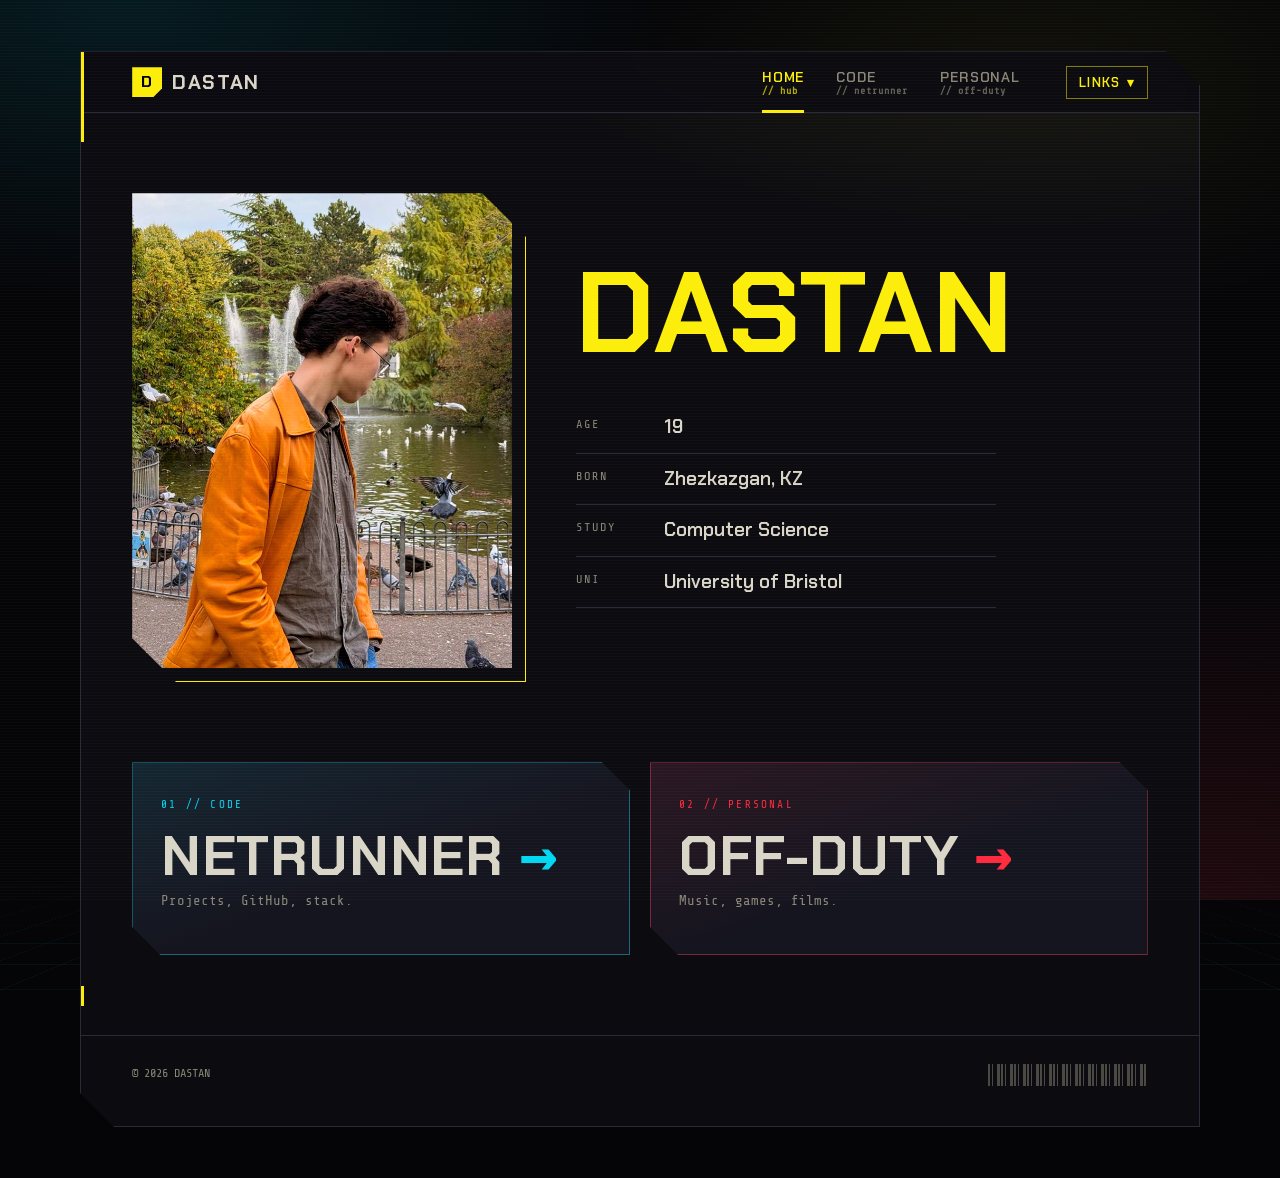
==== index.html @ 8ac7035d "Add cyberpunk personal site skeleton Hub page with photo and info, Code and Personal sections, heade" ====
<!doctype html>
<html lang="en">
<head>
  <meta charset="utf-8">
  <meta name="viewport" content="width=device-width, initial-scale=1">
  <title>Dastan // Home</title>
  <meta name="description" content="Dastan, 19, Computer Science at the University of Bristol.">
  <link rel="preconnect" href="https://fonts.googleapis.com">
  <link rel="preconnect" href="https://fonts.gstatic.com" crossorigin>
  <link href="https://fonts.googleapis.com/css2?family=Chakra+Petch:wght@500;600;700&family=Share+Tech+Mono&display=swap" rel="stylesheet">
  <link rel="stylesheet" href="css/style.css">
</head>
<body class="sec-hub">
<a class="skip" href="#main">Skip to content</a>

<div class="frame">
  <header class="topbar">
    <div class="wrap">
      <a class="logo" href="index.html"><b>D</b><span>DASTAN</span></a>
      <nav class="mainnav" aria-label="Main">
        <a href="index.html" aria-current="page">Home<small>// hub</small></a>
        <a class="to-dev" href="dev.html">Code<small>// netrunner</small></a>
        <a class="to-personal" href="personal.html">Personal<small>// off-duty</small></a>
      </nav>
      <div class="links-dd">
        <button class="links-toggle" aria-expanded="false" aria-controls="links-panel">Links <span class="chev" aria-hidden="true">▾</span></button>
        <div class="links-panel" id="links-panel" hidden>
          <a href="https://open.spotify.com/user/yjyekawpxngnrf7my6mf9lamn?si=15f257f64db1434c" target="_blank" rel="noopener" aria-label="Spotify" title="Spotify" style="--brand:#1DB954"><svg viewBox="0 0 24 24" aria-hidden="true"><path d="M12 0C5.4 0 0 5.4 0 12s5.4 12 12 12 12-5.4 12-12S18.66 0 12 0zm5.521 17.34c-.24.359-.66.48-1.021.24-2.82-1.74-6.36-2.101-10.561-1.141-.418.122-.779-.179-.899-.539-.12-.421.18-.78.54-.9 4.56-1.021 8.52-.6 11.64 1.32.42.18.479.659.301 1.02zm1.44-3.3c-.301.42-.841.6-1.262.3-3.239-1.98-8.159-2.58-11.939-1.38-.479.12-1.02-.12-1.14-.6-.12-.48.12-1.021.6-1.141C9.6 9.9 15 10.561 18.72 12.84c.361.181.54.78.241 1.2zm.12-3.36C15.24 8.4 8.82 8.16 5.16 9.301c-.6.179-1.2-.181-1.38-.721-.18-.601.18-1.2.72-1.381 4.26-1.26 11.28-1.02 15.721 1.621.539.3.719 1.02.419 1.56-.299.421-1.02.599-1.559.3z"/></svg></a>
          <a href="https://github.com/Dastanq44" target="_blank" rel="noopener" aria-label="GitHub" title="GitHub" style="--brand:#ffffff"><svg viewBox="0 0 24 24" aria-hidden="true"><path d="M12 .297c-6.63 0-12 5.373-12 12 0 5.303 3.438 9.8 8.205 11.385.6.113.82-.258.82-.577 0-.285-.01-1.04-.015-2.04-3.338.724-4.042-1.61-4.042-1.61C4.422 18.07 3.633 17.7 3.633 17.7c-1.087-.744.084-.729.084-.729 1.205.084 1.838 1.236 1.838 1.236 1.07 1.835 2.809 1.305 3.495.998.108-.776.417-1.305.76-1.605-2.665-.3-5.466-1.332-5.466-5.93 0-1.31.465-2.38 1.235-3.22-.135-.303-.54-1.523.105-3.176 0 0 1.005-.322 3.3 1.23.96-.267 1.98-.399 3-.405 1.02.006 2.04.138 3 .405 2.28-1.552 3.285-1.23 3.285-1.23.645 1.653.24 2.873.12 3.176.765.84 1.23 1.91 1.23 3.22 0 4.61-2.805 5.625-5.475 5.92.42.36.81 1.096.81 2.22 0 1.606-.015 2.896-.015 3.286 0 .315.21.69.825.57C20.565 22.092 24 17.592 24 12.297c0-6.627-5.373-12-12-12"/></svg></a>
          <a href="https://www.instagram.com/dastanq44" target="_blank" rel="noopener" aria-label="Instagram" title="Instagram" style="--brand:#E4405F"><svg viewBox="0 0 24 24" aria-hidden="true"><path d="M12 0C8.74 0 8.333.015 7.053.072 5.775.132 4.905.333 4.14.63c-.789.306-1.459.717-2.126 1.384S.935 3.35.63 4.14C.333 4.905.131 5.775.072 7.053.012 8.333 0 8.74 0 12s.015 3.667.072 4.947c.06 1.277.261 2.148.558 2.913.306.788.717 1.459 1.384 2.126.667.666 1.336 1.079 2.126 1.384.766.296 1.636.499 2.913.558C8.333 23.988 8.74 24 12 24s3.667-.015 4.947-.072c1.277-.06 2.148-.262 2.913-.558.788-.306 1.459-.718 2.126-1.384.666-.667 1.079-1.335 1.384-2.126.296-.765.499-1.636.558-2.913.06-1.28.072-1.687.072-4.947s-.015-3.667-.072-4.947c-.06-1.277-.262-2.149-.558-2.913-.306-.789-.718-1.459-1.384-2.126C21.319 1.347 20.651.935 19.86.63c-.765-.297-1.636-.499-2.913-.558C15.667.012 15.26 0 12 0zm0 2.16c3.203 0 3.585.016 4.85.071 1.17.055 1.805.249 2.227.415.562.217.96.477 1.382.896.419.42.679.819.896 1.381.164.422.36 1.057.413 2.227.057 1.266.07 1.646.07 4.85s-.015 3.585-.074 4.85c-.061 1.17-.256 1.805-.421 2.227-.224.562-.479.96-.899 1.382-.419.419-.824.679-1.38.896-.42.164-1.065.36-2.235.413-1.274.057-1.649.07-4.859.07-3.211 0-3.586-.015-4.859-.074-1.171-.061-1.816-.256-2.236-.421-.569-.224-.96-.479-1.379-.899-.421-.419-.69-.824-.9-1.38-.165-.42-.359-1.065-.42-2.235-.045-1.26-.061-1.649-.061-4.844 0-3.196.016-3.586.061-4.861.061-1.17.255-1.814.42-2.234.21-.57.479-.96.9-1.381.419-.419.81-.689 1.379-.898.42-.166 1.051-.361 2.221-.421 1.275-.045 1.65-.06 4.859-.06l.045.03zm0 3.678c-3.405 0-6.162 2.76-6.162 6.162 0 3.405 2.76 6.162 6.162 6.162 3.405 0 6.162-2.76 6.162-6.162 0-3.405-2.76-6.162-6.162-6.162zM12 16c-2.21 0-4-1.79-4-4s1.79-4 4-4 4 1.79 4 4-1.79 4-4 4zm7.846-10.405c0 .795-.646 1.44-1.44 1.44-.795 0-1.44-.646-1.44-1.44 0-.794.646-1.439 1.44-1.439.793-.001 1.44.645 1.44 1.439z"/></svg></a>
          <a href="https://www.linkedin.com/in/dastan-uldanov-916620246" target="_blank" rel="noopener" aria-label="LinkedIn" title="LinkedIn" style="--brand:#0A66C2"><svg viewBox="0 0 24 24" aria-hidden="true"><path d="M20.447 20.452h-3.554v-5.569c0-1.328-.027-3.037-1.852-3.037-1.853 0-2.136 1.445-2.136 2.939v5.667H9.351V9h3.414v1.561h.046c.477-.9 1.637-1.85 3.37-1.85 3.601 0 4.267 2.37 4.267 5.455v6.286zM5.337 7.433c-1.144 0-2.063-.926-2.063-2.065 0-1.138.92-2.063 2.063-2.063 1.14 0 2.064.925 2.064 2.063 0 1.139-.925 2.065-2.064 2.065zm1.782 13.019H3.555V9h3.564v11.452zM22.225 0H1.771C.792 0 0 .774 0 1.729v20.542C0 23.227.792 24 1.771 24h20.451C23.2 24 24 23.227 24 22.271V1.729C24 .774 23.2 0 22.222 0h.003z"/></svg></a>
        </div>
      </div>
    </div>
  </header>

  <main id="main">
    <section class="profile wrap" aria-label="About me">
      <figure class="photo">
        <img src="assets/img/dastan.jpg" alt="Dastan in an orange leather jacket by a lake" width="720" height="900">
      </figure>
      <div class="info">
        <h1 class="glitch" data-text="Dastan">Dastan</h1>
        <dl>
          <div><dt>Age</dt><dd>19</dd></div>
          <div><dt>Born</dt><dd>Zhezkazgan, KZ</dd></div>
          <div><dt>Study</dt><dd>Computer Science</dd></div>
          <div><dt>Uni</dt><dd>University of Bristol</dd></div>
        </dl>
      </div>
    </section>

    <section class="wrap" aria-label="Choose a section">
      <div class="doors">
        <a class="door dev" href="dev.html">
          <span class="label">01 // CODE</span>
          <h2>Netrunner <span class="arrow">→</span></h2>
          <p class="who">Projects, GitHub, stack.</p>
        </a>
        <a class="door personal" href="personal.html">
          <span class="label">02 // PERSONAL</span>
          <h2>Off-duty <span class="arrow">→</span></h2>
          <p class="who">Music, games, films.</p>
        </a>
      </div>
    </section>
  </main>

  <footer>
    <div class="wrap">
      <span>© <span class="year">2026</span> DASTAN</span>
      <span class="barcode" aria-hidden="true"></span>
    </div>
  </footer>
</div>

<script src="js/main.js"></script>
</body>
</html>
---- css/style.css ----
/* ==========================================================
   DASTAN // personal site
   Palette and shapes loosely after Night City UI: hard yellow,
   cold cyan, warning red, clipped corners, thin rules.
   ========================================================== */

:root {
  --bg: #0b0b10;
  --bg-2: #12121a;
  --panel: #15151f;
  --line: #2a2a38;
  --text: #d9d6c8;
  --muted: #8a8778;
  --yellow: #fcee0a;
  --cyan: #02d7f2;
  --red: #ff2a3d;
  --accent: var(--yellow);          /* overridden per section */

  --f-display: "Chakra Petch", "Arial Narrow", sans-serif;
  --f-mono: "Share Tech Mono", ui-monospace, monospace;

  --cut: 14px;                       /* clipped-corner size */
  --gutter: clamp(16px, 4vw, 52px);
  --max: 1120px;
}

body.sec-dev { --accent: var(--cyan); }
body.sec-personal { --accent: var(--red); }

* { box-sizing: border-box; }
html { scroll-behavior: smooth; }
@media (prefers-reduced-motion: reduce) {
  html { scroll-behavior: auto; }
  *, *::before, *::after { animation: none !important; transition: none !important; }
}

body {
  margin: 0;
  color: var(--text);
  font: 16px/1.6 var(--f-mono);
  min-height: 100vh;
  overflow-x: hidden;
  /* the "outside": city haze + perspective floor grid, no content lives here */
  background:
    radial-gradient(900px 500px at 10% 0%, rgba(2,215,242,.10), transparent 60%),
    radial-gradient(900px 600px at 95% 100%, rgba(255,42,61,.10), transparent 60%),
    radial-gradient(700px 400px at 80% 10%, rgba(252,238,10,.05), transparent 60%),
    #050508;
  background-attachment: fixed;
  padding: clamp(0px, 4vw, 56px) clamp(0px, 3vw, 40px);
}
body::before {
  content: ""; position: fixed; left: -50%; right: -50%; bottom: -10%; height: 55vh; z-index: -1;
  background:
    repeating-linear-gradient(90deg, rgba(2,215,242,.10) 0 1px, transparent 1px 80px),
    repeating-linear-gradient(0deg, rgba(2,215,242,.10) 0 1px, transparent 1px 60px);
  transform: perspective(500px) rotateX(62deg);
  transform-origin: bottom;
  mask-image: linear-gradient(transparent, #000 70%);
  -webkit-mask-image: linear-gradient(transparent, #000 70%);
  pointer-events: none;
}

/* the "box": all content sits in this centered frame */
.frame {
  position: relative;
  max-width: var(--max);
  margin: 0 auto;
  background:
    radial-gradient(1000px 500px at 85% -10%, color-mix(in srgb, var(--accent) 9%, transparent), transparent 60%),
    var(--bg);
  border: 1px solid var(--line);
  box-shadow: 0 0 0 1px #000, 0 30px 80px rgba(0,0,0,.7), 0 0 60px color-mix(in srgb, var(--accent) 8%, transparent);
  clip-path: polygon(0 0, calc(100% - 34px) 0, 100% 34px, 100% 100%, 34px 100%, 0 calc(100% - 34px));
}
/* corner brackets + accent edge that sit on the frame */
.frame::before {
  content: ""; position: absolute; left: 0; top: 0; bottom: 0; width: 3px; z-index: 60;
  background: linear-gradient(var(--accent) 0 90px, transparent 90px calc(100% - 140px), var(--accent) calc(100% - 140px) calc(100% - 120px), transparent 0);
}
.frame-tag {
  position: absolute; right: 44px; bottom: 10px; font-size: 10px; letter-spacing: .2em; color: var(--muted); z-index: 2;
}
@media (max-width: 700px) {
  body { padding: 0; }
  .frame { clip-path: none; border: 0; }
}

/* faint scanlines + grain, kept subtle so text stays readable */
body::after {
  content: "";
  position: fixed; inset: 0;
  pointer-events: none;
  background: repeating-linear-gradient(0deg, rgba(255,255,255,.025) 0 1px, transparent 1px 3px);
  z-index: 100;
}

a { color: var(--accent); text-decoration: none; }
a:hover { text-decoration: underline; text-underline-offset: 3px; }
:focus-visible { outline: 2px solid var(--accent); outline-offset: 3px; }

h1, h2, h3 { font-family: var(--f-display); font-weight: 700; line-height: 1.05; margin: 0; letter-spacing: .01em; }
p { margin: 0 0 1em; }

.wrap { margin: 0 auto; padding: 0 var(--gutter); }

.skip {
  position: absolute; left: -999px; top: 8px;
  background: var(--yellow); color: #000; padding: 6px 12px; z-index: 200;
}
.skip:focus { left: 8px; }

/* ---------- top bar ---------- */
.topbar {
  position: sticky; top: 0; z-index: 50;
  background: color-mix(in srgb, var(--bg) 88%, transparent);
  backdrop-filter: blur(6px);
  border-bottom: 1px solid var(--line);
}
.topbar .wrap { display: flex; align-items: center; gap: 24px; height: 60px; }

.logo {
  font-family: var(--f-display); font-weight: 700; font-size: 20px;
  color: var(--text); letter-spacing: .08em;
  display: flex; align-items: center; gap: 10px;
}
.logo:hover { text-decoration: none; }
.logo b {
  display: inline-grid; place-items: center;
  width: 30px; height: 30px; background: var(--yellow); color: #000;
  clip-path: polygon(0 0, 100% 0, 100% 70%, 70% 100%, 0 100%);
  font-size: 16px;
}

.mainnav { margin-left: auto; display: flex; gap: 4px; }
.mainnav a {
  position: relative;
  padding: 8px 14px 6px;
  color: var(--muted);
  font-family: var(--f-display); font-weight: 600; letter-spacing: .06em; text-transform: uppercase; font-size: 14px;
  display: flex; flex-direction: column; line-height: 1.1;
}
.mainnav a small { font-family: var(--f-mono); font-size: 10px; letter-spacing: .1em; opacity: .7; text-transform: none; }
.mainnav a:hover { color: var(--text); text-decoration: none; }
.mainnav a[aria-current="page"] { color: var(--accent); }
.mainnav a[aria-current="page"]::after {
  content: ""; position: absolute; left: 14px; right: 14px; bottom: -11px; height: 3px; background: var(--accent);
}
.mainnav a.to-dev:hover { color: var(--cyan); }
.mainnav a.to-personal:hover { color: var(--red); }

/* section sub-nav (jump links within a page) */
.subnav {
  border-bottom: 1px solid var(--line);
  background: var(--bg-2);
  position: sticky; top: 60px; z-index: 40;
}
.subnav .wrap { display: flex; gap: 22px; overflow-x: auto; scrollbar-width: none; height: 40px; align-items: center; }
.subnav a { color: var(--muted); font-size: 13px; white-space: nowrap; letter-spacing: .05em; }
.subnav a::before { content: attr(data-n) " "; color: var(--accent); opacity: .8; }
.subnav a:hover, .subnav a.is-active { color: var(--text); text-decoration: none; }
.subnav a.is-active { color: var(--accent); }

/* ---------- generic bits ---------- */
.tag {
  display: inline-block; font-size: 11px; letter-spacing: .14em; text-transform: uppercase;
  color: var(--accent); border: 1px solid currentColor; padding: 2px 8px;
}
.kicker { font-size: 12px; letter-spacing: .2em; color: var(--muted); text-transform: uppercase; }
.kicker em { color: var(--accent); font-style: normal; }

.btn {
  --c: var(--accent);
  display: inline-flex; align-items: center; gap: 10px;
  background: var(--c); color: #000;
  font-family: var(--f-display); font-weight: 700; letter-spacing: .08em; text-transform: uppercase; font-size: 14px;
  padding: 12px 22px 11px;
  clip-path: polygon(0 0, calc(100% - 12px) 0, 100% 12px, 100% 100%, 12px 100%, 0 calc(100% - 12px));
  transition: transform .15s, filter .15s;
}
.btn:hover { text-decoration: none; transform: translate(2px, -2px); filter: brightness(1.1); }
.btn.ghost { background: transparent; color: var(--c); box-shadow: inset 0 0 0 1px var(--c); clip-path: none; }

/* clipped panel with a corner notch + readout label */
.panel {
  position: relative;
  background: var(--panel);
  border: 1px solid var(--line);
  clip-path: polygon(0 0, calc(100% - var(--cut)) 0, 100% var(--cut), 100% 100%, 0 100%);
  padding: 22px;
}
.panel::before {           /* the diagonal edge drawn as a line */
  content: ""; position: absolute; top: 0; right: 0;
  width: calc(var(--cut) * 1.414); height: 1px; background: var(--accent);
  transform-origin: right top; transform: rotate(45deg) translateX(1px);
}
.panel .id { position: absolute; top: 8px; right: 22px; font-size: 10px; color: var(--muted); letter-spacing: .12em; }

/* glitch title: two offset copies flicker in now and then */
.glitch { position: relative; display: inline-block; }
.glitch::before, .glitch::after {
  content: attr(data-text); position: absolute; inset: 0; pointer-events: none; opacity: 0;
}
.glitch::before { color: var(--cyan); transform: translate(-3px, 0); clip-path: inset(10% 0 55% 0); animation: gl1 6s infinite steps(1); }
.glitch::after { color: var(--red); transform: translate(3px, 0); clip-path: inset(60% 0 8% 0); animation: gl2 6s infinite steps(1); }
@keyframes gl1 { 0%, 91%, 100% { opacity: 0; } 92%, 94% { opacity: .9; } 93% { opacity: .9; transform: translate(-6px, 1px); } }
@keyframes gl2 { 0%, 92%, 100% { opacity: 0; } 93%, 95% { opacity: .9; } 94% { opacity: .9; transform: translate(5px, -1px); } }

/* section headers: number + title + rule */
.sec { padding: clamp(56px, 9vw, 110px) 0 0; scroll-margin-top: 110px; }
.sec-head { display: grid; grid-template-columns: auto 1fr; align-items: end; gap: 6px 18px; margin-bottom: 32px; }
.sec-head .num { font-family: var(--f-display); font-size: 13px; color: var(--accent); letter-spacing: .1em; grid-row: span 2; align-self: start; padding-top: 6px; }
.sec-head h2 { font-size: clamp(30px, 5vw, 52px); text-transform: uppercase; }
.sec-head p { color: var(--muted); margin: 0; font-size: 14px; }
.sec-head::after { content: ""; grid-column: 1 / -1; height: 1px; margin-top: 14px;
  background: linear-gradient(90deg, var(--accent) 0 80px, var(--line) 80px); }

/* ==========================================================
   HUB (index)
   ========================================================== */
.hub-hero { padding-top: clamp(48px, 8vw, 96px); padding-bottom: 40px; position: relative; }
.hub-hero h1 { font-size: clamp(54px, 13vw, 168px); text-transform: uppercase; color: var(--yellow); letter-spacing: -.01em; }
.hub-hero h1 .sub { display: block; font-size: .2em; letter-spacing: .3em; color: var(--text); margin-top: 10px; font-weight: 500; }
.hub-hero .intro { max-width: 560px; margin-top: 28px; font-size: 17px; }
.hub-hero .intro .cursor { display: inline-block; width: .6em; height: 1.1em; background: var(--yellow); vertical-align: -3px; animation: blink 1s steps(1) infinite; }
@keyframes blink { 50% { opacity: 0; } }

.hero-meta {
  position: absolute; right: var(--gutter); top: clamp(48px, 8vw, 96px);
  font-size: 11px; line-height: 1.9; color: var(--muted); text-align: right; letter-spacing: .1em;
}
.hero-meta span { color: var(--yellow); }
@media (max-width: 760px) { .hero-meta { display: none; } }

.doors { display: grid; grid-template-columns: 1fr 1fr; gap: 20px; margin: 30px 0 60px; }
@media (max-width: 760px) { .doors { grid-template-columns: 1fr; } }

.door {
  --c: var(--cyan);
  position: relative; display: block; color: var(--text);
  background: linear-gradient(160deg, color-mix(in srgb, var(--c) 9%, var(--panel)), var(--panel) 55%);
  border: 1px solid color-mix(in srgb, var(--c) 35%, var(--line));
  padding: 28px 28px 24px;
  clip-path: polygon(0 0, calc(100% - 28px) 0, 100% 28px, 100% 100%, 28px 100%, 0 calc(100% - 28px));
  transition: border-color .2s, transform .2s;
}
.door.personal { --c: var(--red); }
.door:hover { text-decoration: none; border-color: var(--c); transform: translateY(-3px); }
.door .label { font-size: 11px; letter-spacing: .2em; color: var(--c); }
.door h2 { font-size: clamp(34px, 5vw, 56px); text-transform: uppercase; margin: 10px 0 4px; }
.door h2 .arrow { color: var(--c); transition: margin .2s; }
.door:hover h2 .arrow { margin-left: 10px; }
.door .who { color: var(--muted); font-size: 14px; margin-bottom: 18px; }
.door ul { list-style: none; padding: 0; margin: 0; display: flex; flex-wrap: wrap; gap: 8px; }
.door li { font-size: 12px; border: 1px solid var(--line); padding: 4px 10px; color: var(--text); }
.door .big-num {
  position: absolute; right: 22px; bottom: 6px; font-family: var(--f-display); font-weight: 700;
  font-size: 110px; line-height: 1; color: var(--c); opacity: .08; pointer-events: none;
}

.ticker { border-block: 1px solid var(--line); overflow: hidden; white-space: nowrap; background: var(--bg-2); }
.ticker div { display: inline-block; padding: 10px 0; font-size: 13px; color: var(--muted); animation: tick 40s linear infinite; }
.ticker b { color: var(--yellow); font-weight: normal; margin: 0 18px; }
@keyframes tick { to { transform: translateX(-50%); } }

/* ==========================================================
   SECTION PAGE HERO
   ========================================================== */
.page-hero { padding: clamp(40px, 8vw, 90px) 0 0; }
.page-hero h1 { display: block; width: fit-content; font-size: clamp(46px, 10vw, 120px); text-transform: uppercase; color: var(--accent); margin-top: 12px; }
.page-hero .lead { max-width: 620px; font-size: 17px; margin-top: 18px; }
.page-hero .cta { display: flex; gap: 12px; flex-wrap: wrap; margin-top: 26px; }

/* ---------- Dev: stats + stack ---------- */
.stats { display: grid; grid-template-columns: repeat(4, 1fr); gap: 1px; background: var(--line); border: 1px solid var(--line); margin-top: 48px; }
.stats div { background: var(--bg-2); padding: 16px 18px; }
.stats b { display: block; font-family: var(--f-display); font-size: 30px; color: var(--accent); }
.stats span { font-size: 11px; color: var(--muted); letter-spacing: .12em; text-transform: uppercase; }
@media (max-width: 640px) { .stats { grid-template-columns: 1fr 1fr; } }

.stack { display: grid; grid-template-columns: repeat(auto-fit, minmax(220px, 1fr)); gap: 16px; }
.stack h3 { font-size: 15px; text-transform: uppercase; letter-spacing: .1em; margin-bottom: 14px; color: var(--accent); }
.bars { list-style: none; padding: 0; margin: 0; }
.bars li { display: grid; grid-template-columns: 1fr auto; font-size: 13px; margin-bottom: 10px; }
.bars li::after {
  content: ""; grid-column: 1 / -1; height: 4px; margin-top: 4px;
  background: linear-gradient(90deg, var(--accent) calc(var(--v) * 1%), var(--line) 0);
}
.bars em { font-style: normal; color: var(--muted); font-size: 11px; }

/* ---------- Dev: projects ---------- */
.filters { display: flex; gap: 8px; flex-wrap: wrap; margin-bottom: 20px; }
.filters button {
  font: 12px var(--f-mono); letter-spacing: .1em; text-transform: uppercase;
  background: transparent; color: var(--muted); border: 1px solid var(--line); padding: 6px 12px; cursor: pointer;
}
.filters button:hover { color: var(--text); }
.filters button[aria-pressed="true"] { color: #000; background: var(--accent); border-color: var(--accent); }

.projects { display: grid; grid-template-columns: repeat(auto-fill, minmax(320px, 1fr)); gap: 18px; }
@media (max-width: 400px) { .projects { grid-template-columns: 1fr; } }
.project { display: flex; flex-direction: column; }
.project .thumb {
  aspect-ratio: 16 / 8; margin: -22px -22px 18px; border-bottom: 1px solid var(--line);
  background:
    linear-gradient(135deg, color-mix(in srgb, var(--accent) 18%, transparent), transparent 60%),
    repeating-linear-gradient(90deg, var(--line) 0 1px, transparent 1px 24px),
    repeating-linear-gradient(0deg, var(--line) 0 1px, transparent 1px 24px),
    var(--bg-2);
  display: grid; place-items: center; color: var(--muted); font-size: 11px; letter-spacing: .2em;
}
.project h3 { font-size: 22px; margin-bottom: 8px; }
.project p { font-size: 14px; color: var(--muted); flex: 1; }
.project .chips { display: flex; flex-wrap: wrap; gap: 6px; margin-bottom: 14px; }
.project .chips span { font-size: 11px; color: var(--text); background: var(--bg-2); border: 1px solid var(--line); padding: 2px 8px; }
.project .links { display: flex; gap: 18px; font-size: 13px; text-transform: uppercase; letter-spacing: .1em; }
.project.is-hidden { display: none; }

/* ---------- Dev: github panel ---------- */
.gh { display: grid; grid-template-columns: 1.2fr 1fr; gap: 18px; }
@media (max-width: 820px) { .gh { grid-template-columns: 1fr; } }
.contrib { display: grid; grid-template-columns: repeat(26, 1fr); gap: 3px; margin: 16px 0 10px; }
.contrib i { aspect-ratio: 1; background: var(--line); }
.contrib i[data-l="1"] { background: color-mix(in srgb, var(--accent) 30%, var(--line)); }
.contrib i[data-l="2"] { background: color-mix(in srgb, var(--accent) 60%, var(--line)); }
.contrib i[data-l="3"] { background: var(--accent); }
.repo-list { list-style: none; margin: 0; padding: 0; }
.repo-list li { border-bottom: 1px dashed var(--line); padding: 10px 0; display: flex; justify-content: space-between; gap: 10px; font-size: 14px; }
.repo-list li span { color: var(--muted); font-size: 12px; white-space: nowrap; }

/* terminal-ish block */
.term { background: #07070a; border: 1px solid var(--line); font-size: 13px; padding: 16px 18px; color: var(--muted); }
.term .p { color: var(--accent); }
.term .o { color: var(--text); }

/* ---------- Personal: music ---------- */
.music { display: grid; grid-template-columns: 300px 1fr; gap: 18px; }
@media (max-width: 820px) { .music { grid-template-columns: 1fr; } }
.cover {
  aspect-ratio: 1; position: relative; overflow: hidden;
  background:
    conic-gradient(from 210deg at 70% 30%, var(--red), #4b0d6b, var(--cyan), var(--red));
  clip-path: polygon(0 0, 100% 0, 100% calc(100% - 26px), calc(100% - 26px) 100%, 0 100%);
}
.cover::after {
  content: "COVER ART"; position: absolute; inset: 0; display: grid; place-items: center;
  background: repeating-linear-gradient(0deg, rgba(0,0,0,.35) 0 2px, transparent 2px 4px);
  font: 700 22px var(--f-display); letter-spacing: .3em; color: rgba(255,255,255,.75);
}
.tracks { list-style: none; margin: 0; padding: 0; counter-reset: t; }
.track {
  counter-increment: t;
  display: grid; grid-template-columns: 34px 40px 1fr auto; align-items: center; gap: 12px;
  padding: 12px 6px; border-bottom: 1px solid var(--line); font-size: 14px;
}
.track::before { content: counter(t, decimal-leading-zero); color: var(--muted); font-size: 12px; }
.track button {
  width: 34px; height: 34px; border: 1px solid var(--accent); background: transparent; color: var(--accent);
  cursor: pointer; font-size: 12px; display: grid; place-items: center;
}
.track button:hover, .track.is-playing button { background: var(--accent); color: #000; }
.track .t-name b { display: block; font-family: var(--f-display); font-size: 17px; color: var(--text); }
.track .t-name span { color: var(--muted); font-size: 12px; }
.track time { color: var(--muted); font-size: 12px; }
.track .eq { display: none; gap: 2px; align-items: end; height: 14px; margin-left: 8px; }
.track.is-playing .eq { display: inline-flex; }
.eq i { width: 3px; background: var(--accent); animation: eq .8s ease-in-out infinite alternate; }
.eq i:nth-child(2) { animation-delay: -.3s; } .eq i:nth-child(3) { animation-delay: -.55s; }
@keyframes eq { from { height: 3px; } to { height: 14px; } }
.platforms { display: flex; gap: 10px; flex-wrap: wrap; margin-top: 18px; }

/* ---------- Personal: media shelf ---------- */
.shelf-tabs { display: flex; gap: 0; border-bottom: 1px solid var(--line); margin-bottom: 22px; overflow-x: auto; }
.shelf-tabs button {
  font: 600 14px var(--f-display); letter-spacing: .1em; text-transform: uppercase;
  background: none; border: 0; color: var(--muted); padding: 10px 18px; cursor: pointer; position: relative; white-space: nowrap;
}
.shelf-tabs button[aria-selected="true"] { color: var(--accent); }
.shelf-tabs button[aria-selected="true"]::after { content: ""; position: absolute; left: 0; right: 0; bottom: -1px; height: 2px; background: var(--accent); }
.shelf { display: grid; grid-template-columns: repeat(auto-fill, minmax(170px, 1fr)); gap: 16px; }
.shelf[hidden] { display: none; }
.item { position: relative; }
.item .art {
  aspect-ratio: 3 / 4; background: var(--bg-2); border: 1px solid var(--line); position: relative; overflow: hidden;
  display: grid; place-items: end start; padding: 10px;
}
.item .art::before {
  content: ""; position: absolute; inset: 0;
  background: linear-gradient(200deg, color-mix(in srgb, var(--h, var(--accent)) 45%, transparent), transparent 70%);
}
.item .art span { position: relative; font-size: 10px; letter-spacing: .15em; color: var(--muted); }
.item:hover .art { border-color: var(--accent); }
.item h3 { font-size: 16px; margin: 10px 0 2px; }
.item p { font-size: 12px; color: var(--muted); margin: 0; }
.item .rating { position: absolute; top: 8px; right: 8px; background: var(--yellow); color: #000; font: 700 12px var(--f-display); padding: 2px 6px; }

/* ---------- Personal: links ---------- */
.linkgrid { display: grid; grid-template-columns: repeat(auto-fill, minmax(240px, 1fr)); gap: 12px; }
.linkgrid a {
  display: flex; justify-content: space-between; align-items: center;
  border: 1px solid var(--line); padding: 16px 18px; color: var(--text); background: var(--panel);
  transition: border-color .15s, padding .15s;
}
.linkgrid a:hover { text-decoration: none; border-color: var(--accent); padding-left: 24px; }
.linkgrid a b { font-family: var(--f-display); font-size: 18px; display: block; }
.linkgrid a small { color: var(--muted); font-size: 12px; }
.linkgrid a::after { content: "↗"; color: var(--accent); }

/* cross-link at the bottom of a section page */
.crossover {
  margin-top: 90px; border: 1px solid var(--line); padding: 28px; display: flex; align-items: center; justify-content: space-between; gap: 20px; flex-wrap: wrap;
  background: repeating-linear-gradient(-45deg, transparent 0 14px, rgba(255,255,255,.015) 14px 28px);
}
.crossover h3 { font-size: 24px; text-transform: uppercase; }
.crossover p { margin: 4px 0 0; color: var(--muted); font-size: 14px; }

/* ---------- footer ---------- */
footer { margin-top: 80px; border-top: 1px solid var(--line); padding: 28px 0 40px; font-size: 12px; color: var(--muted); }
footer .wrap { display: flex; justify-content: space-between; flex-wrap: wrap; gap: 12px; }
footer .barcode { height: 22px; width: 160px; background: repeating-linear-gradient(90deg, var(--muted) 0 2px, transparent 2px 4px, var(--muted) 4px 5px, transparent 5px 9px, var(--muted) 9px 12px, transparent 12px 13px); opacity: .5; }

/* boot overlay (first visit per session only, see main.js) */
.boot {
  position: fixed; inset: 0; background: var(--bg); z-index: 300; padding: 40px var(--gutter);
  font-size: 13px; color: var(--yellow); white-space: pre-line;
  transition: opacity .35s;
}
.boot.done { opacity: 0; pointer-events: none; }

/* reveal on scroll */
.reveal { opacity: 0; transform: translateY(14px); transition: opacity .5s, transform .5s; }
.reveal.in { opacity: 1; transform: none; }

@media (max-width: 560px) {
  .mainnav a small { display: none; }
  .mainnav a { padding: 8px 8px 6px; font-size: 13px; }
  .logo span { display: none; }
}

/* ==========================================================
   PROFILE HERO (hub): photo left, name + info right
   ========================================================== */
.profile {
  display: grid; grid-template-columns: minmax(220px, 380px) 1fr; gap: clamp(28px, 5vw, 64px);
  align-items: center; padding-top: clamp(40px, 7vw, 80px); padding-bottom: clamp(40px, 6vw, 64px);
}
.photo { margin: 0; position: relative; }
.photo img {
  display: block; width: 100%; height: auto; aspect-ratio: 4 / 5; object-fit: cover;
  clip-path: polygon(0 0, calc(100% - 30px) 0, 100% 30px, 100% 100%, 30px 100%, 0 calc(100% - 30px));
  filter: saturate(1.05) contrast(1.05);
}
.photo::before {            /* offset yellow frame behind the photo */
  content: ""; position: absolute; inset: 14px -14px -14px 14px; z-index: -1;
  border: 1px solid var(--yellow);
  clip-path: polygon(0 0, calc(100% - 30px) 0, 100% 30px, 100% 100%, 30px 100%, 0 calc(100% - 30px));
}
.photo { isolation: isolate; }
.info h1 { font-size: clamp(56px, 9vw, 120px); text-transform: uppercase; color: var(--yellow); }
.info dl { margin: 28px 0 0; display: grid; gap: 0; max-width: 420px; }
.info dl div { display: grid; grid-template-columns: 76px 1fr; gap: 12px; padding: 10px 0; border-bottom: 1px solid var(--line); }
.info dt { color: var(--muted); font-size: 12px; letter-spacing: .16em; text-transform: uppercase; padding-top: 3px; }
.info dd { margin: 0; font-family: var(--f-display); font-size: 19px; font-weight: 600; }
@media (max-width: 720px) {
  .profile { grid-template-columns: 1fr; }
  .photo { max-width: 300px; }
}

/* ---------- header links drop-down ---------- */
.links-dd { position: relative; margin-left: 8px; }
.links-toggle {
  font: 600 13px var(--f-display); letter-spacing: .1em; text-transform: uppercase;
  background: transparent; color: var(--yellow); border: 1px solid color-mix(in srgb, var(--yellow) 50%, transparent);
  padding: 7px 12px; cursor: pointer; display: flex; align-items: center; gap: 6px;
}
.links-toggle:hover, .links-toggle[aria-expanded="true"] { background: var(--yellow); color: #000; }
.links-toggle .chev { transition: transform .2s; display: inline-block; }
.links-toggle[aria-expanded="true"] .chev { transform: rotate(180deg); }
.links-panel {
  position: absolute; right: 0; top: calc(100% + 10px);
  display: grid; grid-template-columns: repeat(2, 48px); gap: 8px; padding: 10px;
  background: var(--panel); border: 1px solid var(--line); border-top: 2px solid var(--yellow);
  box-shadow: 0 16px 40px rgba(0,0,0,.6);
  animation: drop .18s ease-out;
}
.links-panel[hidden] { display: none; }
@keyframes drop { from { opacity: 0; transform: translateY(-6px); } }
.links-panel a {
  display: grid; place-items: center; width: 48px; height: 48px;
  background: var(--bg-2); border: 1px solid var(--line); color: var(--text);
  transition: color .15s, border-color .15s;
}
.links-panel a:hover { color: var(--brand); border-color: var(--brand); text-decoration: none; }
.links-panel svg { width: 22px; height: 22px; fill: currentColor; }
@media (max-width: 560px) {
  .links-toggle { padding: 6px 8px; font-size: 11px; gap: 4px; }
  .links-dd { margin-left: 0; }
  .mainnav { gap: 0; }
}
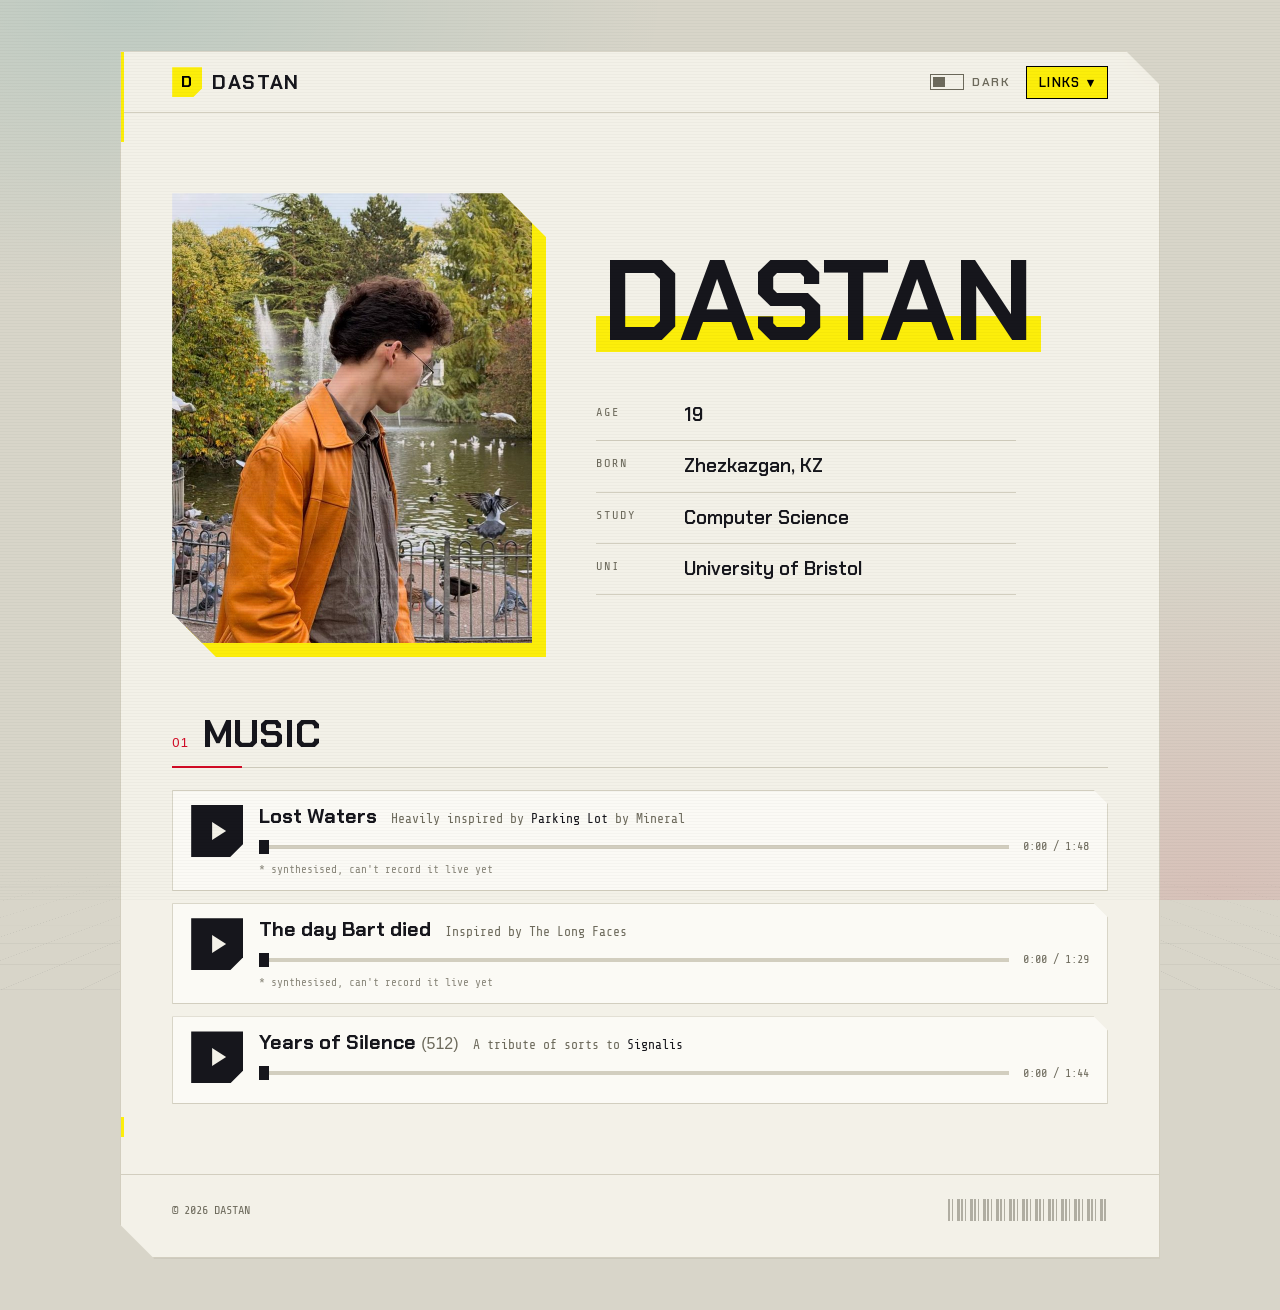
==== commit 19f5b254: "Make site one page with music players and light/dark theme Replace photo, drop Code/Personal pages a" ====
--- a/index.html
+++ b/index.html
@@ -3,25 +3,24 @@
 <head>
   <meta charset="utf-8">
   <meta name="viewport" content="width=device-width, initial-scale=1">
-  <title>Dastan // Home</title>
-  <meta name="description" content="Dastan, 19, Computer Science at the University of Bristol.">
+  <title>Dastan</title>
+  <meta name="description" content="Dastan, 19. Computer Science at the University of Bristol. Music and links.">
+  <script>try { if (localStorage.getItem("theme") === "dark") document.documentElement.dataset.theme = "dark"; } catch {}</script>
   <link rel="preconnect" href="https://fonts.googleapis.com">
   <link rel="preconnect" href="https://fonts.gstatic.com" crossorigin>
   <link href="https://fonts.googleapis.com/css2?family=Chakra+Petch:wght@500;600;700&family=Share+Tech+Mono&display=swap" rel="stylesheet">
   <link rel="stylesheet" href="css/style.css">
 </head>
-<body class="sec-hub">
+<body>
 <a class="skip" href="#main">Skip to content</a>
 
 <div class="frame">
   <header class="topbar">
     <div class="wrap">
-      <a class="logo" href="index.html"><b>D</b><span>DASTAN</span></a>
-      <nav class="mainnav" aria-label="Main">
-        <a href="index.html" aria-current="page">Home<small>// hub</small></a>
-        <a class="to-dev" href="dev.html">Code<small>// netrunner</small></a>
-        <a class="to-personal" href="personal.html">Personal<small>// off-duty</small></a>
-      </nav>
+      <a class="logo" href="#top"><b>D</b><span>DASTAN</span></a>
+      <button class="theme-toggle" type="button" aria-label="Switch to dark theme" title="Toggle dark theme">
+        <span class="sw" aria-hidden="true"><i></i></span><span class="lbl">Dark</span>
+      </button>
       <div class="links-dd">
         <button class="links-toggle" aria-expanded="false" aria-controls="links-panel">Links <span class="chev" aria-hidden="true">▾</span></button>
         <div class="links-panel" id="links-panel" hidden>
@@ -35,12 +34,12 @@
   </header>
 
   <main id="main">
-    <section class="profile wrap" aria-label="About me">
+    <section class="profile wrap" id="top" aria-label="About me">
       <figure class="photo">
         <img src="assets/img/dastan.jpg" alt="Dastan in an orange leather jacket by a lake" width="720" height="900">
       </figure>
       <div class="info">
-        <h1 class="glitch" data-text="Dastan">Dastan</h1>
+        <h1><span class="glitch" data-text="Dastan">Dastan</span></h1>
         <dl>
           <div><dt>Age</dt><dd>19</dd></div>
           <div><dt>Born</dt><dd>Zhezkazgan, KZ</dd></div>
@@ -50,19 +49,36 @@
       </div>
     </section>
 
-    <section class="wrap" aria-label="Choose a section">
-      <div class="doors">
-        <a class="door dev" href="dev.html">
-          <span class="label">01 // CODE</span>
-          <h2>Netrunner <span class="arrow">→</span></h2>
-          <p class="who">Projects, GitHub, stack.</p>
-        </a>
-        <a class="door personal" href="personal.html">
-          <span class="label">02 // PERSONAL</span>
-          <h2>Off-duty <span class="arrow">→</span></h2>
-          <p class="who">Music, games, films.</p>
-        </a>
-      </div>
+    <section class="music wrap" id="music" aria-labelledby="music-h">
+      <div class="sec-head"><span class="num">01</span><h2 id="music-h">Music</h2></div>
+      <ol class="players">
+        <li class="player" data-src="assets/music/lost-waters.mp3">
+          <button class="play" type="button" aria-label="Play Lost Waters"></button>
+          <div class="meta">
+            <h3>Lost Waters</h3>
+            <p>Heavily inspired by <em>Parking Lot</em> by Mineral</p>
+          </div>
+          <div class="bar"><input type="range" min="0" max="1000" value="0" step="1" aria-label="Seek Lost Waters"><span class="time"><span class="cur">0:00</span> / 1:48</span></div>
+          <small class="note">* synthesised, can't record it live yet</small>
+        </li>
+        <li class="player" data-src="assets/music/the-day-bart-died.mp3">
+          <button class="play" type="button" aria-label="Play The day Bart died"></button>
+          <div class="meta">
+            <h3>The day Bart died</h3>
+            <p>Inspired by The Long Faces</p>
+          </div>
+          <div class="bar"><input type="range" min="0" max="1000" value="0" step="1" aria-label="Seek The day Bart died"><span class="time"><span class="cur">0:00</span> / 1:29</span></div>
+          <small class="note">* synthesised, can't record it live yet</small>
+        </li>
+        <li class="player" data-src="assets/music/years-of-silence.mp3">
+          <button class="play" type="button" aria-label="Play Years of Silence (512)"></button>
+          <div class="meta">
+            <h3>Years of Silence <span class="sub">(512)</span></h3>
+            <p>A tribute of sorts to <em>Signalis</em></p>
+          </div>
+          <div class="bar"><input type="range" min="0" max="1000" value="0" step="1" aria-label="Seek Years of Silence"><span class="time"><span class="cur">0:00</span> / 1:44</span></div>
+        </li>
+      </ol>
     </section>
   </main>
 
--- a/css/style.css
+++ b/css/style.css
@@ -1,31 +1,50 @@
 /* ==========================================================
    DASTAN // personal site
-   Palette and shapes loosely after Night City UI: hard yellow,
-   cold cyan, warning red, clipped corners, thin rules.
+   Night City UI cues: hard yellow, cyan and red, clipped
+   corners, thin rules. Light by default, dark via the switch.
    ========================================================== */
 
 :root {
+  --outside: #d8d5c9;
+  --outside-grid: rgba(20, 20, 30, .08);
+  --bg: #f3f1e8;
+  --bg-2: #e9e6da;
+  --panel: #fbfaf5;
+  --line: #d2cebf;
+  --text: #16161c;
+  --muted: #6d6a5c;
+  --yellow: #fcee0a;
+  --cyan: #00808f;
+  --red: #d10a24;
+  --accent: var(--red);
+  --name: var(--text);
+  --shadow: 0 30px 70px rgba(40, 36, 20, .18);
+  --scan: rgba(0, 0, 0, .025);
+
+  --f-display: "Chakra Petch", "Arial Narrow", sans-serif;
+  --f-mono: "Share Tech Mono", ui-monospace, monospace;
+  --gutter: clamp(16px, 4vw, 52px);
+  --max: 1040px;
+  color-scheme: light;
+}
+
+:root[data-theme="dark"] {
+  --outside: #050508;
+  --outside-grid: rgba(2, 215, 242, .10);
   --bg: #0b0b10;
   --bg-2: #12121a;
   --panel: #15151f;
   --line: #2a2a38;
   --text: #d9d6c8;
   --muted: #8a8778;
-  --yellow: #fcee0a;
   --cyan: #02d7f2;
   --red: #ff2a3d;
-  --accent: var(--yellow);          /* overridden per section */
-
-  --f-display: "Chakra Petch", "Arial Narrow", sans-serif;
-  --f-mono: "Share Tech Mono", ui-monospace, monospace;
-
-  --cut: 14px;                       /* clipped-corner size */
-  --gutter: clamp(16px, 4vw, 52px);
-  --max: 1120px;
-}
-
-body.sec-dev { --accent: var(--cyan); }
-body.sec-personal { --accent: var(--red); }
+  --accent: var(--cyan);
+  --name: var(--yellow);
+  --shadow: 0 30px 80px rgba(0, 0, 0, .7);
+  --scan: rgba(255, 255, 255, .025);
+  color-scheme: dark;
+}
 
 * { box-sizing: border-box; }
 html { scroll-behavior: smooth; }
@@ -40,424 +59,157 @@
   font: 16px/1.6 var(--f-mono);
   min-height: 100vh;
   overflow-x: hidden;
-  /* the "outside": city haze + perspective floor grid, no content lives here */
   background:
-    radial-gradient(900px 500px at 10% 0%, rgba(2,215,242,.10), transparent 60%),
-    radial-gradient(900px 600px at 95% 100%, rgba(255,42,61,.10), transparent 60%),
-    radial-gradient(700px 400px at 80% 10%, rgba(252,238,10,.05), transparent 60%),
-    #050508;
+    radial-gradient(900px 500px at 10% 0%, color-mix(in srgb, var(--cyan) 12%, transparent), transparent 60%),
+    radial-gradient(900px 600px at 95% 100%, color-mix(in srgb, var(--red) 10%, transparent), transparent 60%),
+    var(--outside);
   background-attachment: fixed;
   padding: clamp(0px, 4vw, 56px) clamp(0px, 3vw, 40px);
-}
+  transition: background-color .3s, color .3s;
+}
+/* perspective floor grid in the empty side area */
 body::before {
   content: ""; position: fixed; left: -50%; right: -50%; bottom: -10%; height: 55vh; z-index: -1;
   background:
-    repeating-linear-gradient(90deg, rgba(2,215,242,.10) 0 1px, transparent 1px 80px),
-    repeating-linear-gradient(0deg, rgba(2,215,242,.10) 0 1px, transparent 1px 60px);
+    repeating-linear-gradient(90deg, var(--outside-grid) 0 1px, transparent 1px 80px),
+    repeating-linear-gradient(0deg, var(--outside-grid) 0 1px, transparent 1px 60px);
   transform: perspective(500px) rotateX(62deg);
   transform-origin: bottom;
   mask-image: linear-gradient(transparent, #000 70%);
   -webkit-mask-image: linear-gradient(transparent, #000 70%);
   pointer-events: none;
 }
-
-/* the "box": all content sits in this centered frame */
+/* faint scanlines */
+body::after {
+  content: ""; position: fixed; inset: 0; pointer-events: none; z-index: 100;
+  background: repeating-linear-gradient(0deg, var(--scan) 0 1px, transparent 1px 3px);
+}
+
+a { color: var(--accent); text-decoration: none; }
+a:hover { text-decoration: underline; text-underline-offset: 3px; }
+:focus-visible { outline: 2px solid var(--accent); outline-offset: 3px; }
+h1, h2, h3 { font-family: var(--f-display); font-weight: 700; line-height: 1.05; margin: 0; }
+p { margin: 0; }
+
+.wrap { padding: 0 var(--gutter); }
+.skip { position: absolute; left: -999px; top: 8px; background: var(--yellow); color: #000; padding: 6px 12px; z-index: 200; }
+.skip:focus { left: 8px; }
+
+/* ---------- the centered box ---------- */
 .frame {
   position: relative;
   max-width: var(--max);
   margin: 0 auto;
-  background:
-    radial-gradient(1000px 500px at 85% -10%, color-mix(in srgb, var(--accent) 9%, transparent), transparent 60%),
-    var(--bg);
+  background: var(--bg);
   border: 1px solid var(--line);
-  box-shadow: 0 0 0 1px #000, 0 30px 80px rgba(0,0,0,.7), 0 0 60px color-mix(in srgb, var(--accent) 8%, transparent);
+  box-shadow: var(--shadow);
   clip-path: polygon(0 0, calc(100% - 34px) 0, 100% 34px, 100% 100%, 34px 100%, 0 calc(100% - 34px));
-}
-/* corner brackets + accent edge that sit on the frame */
+  transition: background-color .3s;
+}
 .frame::before {
   content: ""; position: absolute; left: 0; top: 0; bottom: 0; width: 3px; z-index: 60;
-  background: linear-gradient(var(--accent) 0 90px, transparent 90px calc(100% - 140px), var(--accent) calc(100% - 140px) calc(100% - 120px), transparent 0);
-}
-.frame-tag {
-  position: absolute; right: 44px; bottom: 10px; font-size: 10px; letter-spacing: .2em; color: var(--muted); z-index: 2;
+  background: linear-gradient(var(--yellow) 0 90px, transparent 90px calc(100% - 140px), var(--yellow) calc(100% - 140px) calc(100% - 120px), transparent 0);
 }
 @media (max-width: 700px) {
   body { padding: 0; }
   .frame { clip-path: none; border: 0; }
 }
 
-/* faint scanlines + grain, kept subtle so text stays readable */
-body::after {
-  content: "";
-  position: fixed; inset: 0;
-  pointer-events: none;
-  background: repeating-linear-gradient(0deg, rgba(255,255,255,.025) 0 1px, transparent 1px 3px);
-  z-index: 100;
-}
-
-a { color: var(--accent); text-decoration: none; }
-a:hover { text-decoration: underline; text-underline-offset: 3px; }
-:focus-visible { outline: 2px solid var(--accent); outline-offset: 3px; }
-
-h1, h2, h3 { font-family: var(--f-display); font-weight: 700; line-height: 1.05; margin: 0; letter-spacing: .01em; }
-p { margin: 0 0 1em; }
-
-.wrap { margin: 0 auto; padding: 0 var(--gutter); }
-
-.skip {
-  position: absolute; left: -999px; top: 8px;
-  background: var(--yellow); color: #000; padding: 6px 12px; z-index: 200;
-}
-.skip:focus { left: 8px; }
-
-/* ---------- top bar ---------- */
+/* ---------- header ---------- */
 .topbar {
   position: sticky; top: 0; z-index: 50;
   background: color-mix(in srgb, var(--bg) 88%, transparent);
   backdrop-filter: blur(6px);
   border-bottom: 1px solid var(--line);
 }
-.topbar .wrap { display: flex; align-items: center; gap: 24px; height: 60px; }
-
+.topbar .wrap { display: flex; align-items: center; gap: 12px; height: 60px; }
 .logo {
-  font-family: var(--f-display); font-weight: 700; font-size: 20px;
-  color: var(--text); letter-spacing: .08em;
-  display: flex; align-items: center; gap: 10px;
+  font-family: var(--f-display); font-weight: 700; font-size: 20px; letter-spacing: .08em;
+  color: var(--text); display: flex; align-items: center; gap: 10px; margin-right: auto;
 }
 .logo:hover { text-decoration: none; }
 .logo b {
-  display: inline-grid; place-items: center;
-  width: 30px; height: 30px; background: var(--yellow); color: #000;
+  display: inline-grid; place-items: center; width: 30px; height: 30px;
+  background: var(--yellow); color: #000; font-size: 16px;
   clip-path: polygon(0 0, 100% 0, 100% 70%, 70% 100%, 0 100%);
-  font-size: 16px;
-}
-
-.mainnav { margin-left: auto; display: flex; gap: 4px; }
-.mainnav a {
-  position: relative;
-  padding: 8px 14px 6px;
-  color: var(--muted);
-  font-family: var(--f-display); font-weight: 600; letter-spacing: .06em; text-transform: uppercase; font-size: 14px;
-  display: flex; flex-direction: column; line-height: 1.1;
-}
-.mainnav a small { font-family: var(--f-mono); font-size: 10px; letter-spacing: .1em; opacity: .7; text-transform: none; }
-.mainnav a:hover { color: var(--text); text-decoration: none; }
-.mainnav a[aria-current="page"] { color: var(--accent); }
-.mainnav a[aria-current="page"]::after {
-  content: ""; position: absolute; left: 14px; right: 14px; bottom: -11px; height: 3px; background: var(--accent);
-}
-.mainnav a.to-dev:hover { color: var(--cyan); }
-.mainnav a.to-personal:hover { color: var(--red); }
-
-/* section sub-nav (jump links within a page) */
-.subnav {
-  border-bottom: 1px solid var(--line);
-  background: var(--bg-2);
-  position: sticky; top: 60px; z-index: 40;
-}
-.subnav .wrap { display: flex; gap: 22px; overflow-x: auto; scrollbar-width: none; height: 40px; align-items: center; }
-.subnav a { color: var(--muted); font-size: 13px; white-space: nowrap; letter-spacing: .05em; }
-.subnav a::before { content: attr(data-n) " "; color: var(--accent); opacity: .8; }
-.subnav a:hover, .subnav a.is-active { color: var(--text); text-decoration: none; }
-.subnav a.is-active { color: var(--accent); }
-
-/* ---------- generic bits ---------- */
-.tag {
-  display: inline-block; font-size: 11px; letter-spacing: .14em; text-transform: uppercase;
-  color: var(--accent); border: 1px solid currentColor; padding: 2px 8px;
-}
-.kicker { font-size: 12px; letter-spacing: .2em; color: var(--muted); text-transform: uppercase; }
-.kicker em { color: var(--accent); font-style: normal; }
-
-.btn {
-  --c: var(--accent);
-  display: inline-flex; align-items: center; gap: 10px;
-  background: var(--c); color: #000;
-  font-family: var(--f-display); font-weight: 700; letter-spacing: .08em; text-transform: uppercase; font-size: 14px;
-  padding: 12px 22px 11px;
-  clip-path: polygon(0 0, calc(100% - 12px) 0, 100% 12px, 100% 100%, 12px 100%, 0 calc(100% - 12px));
-  transition: transform .15s, filter .15s;
-}
-.btn:hover { text-decoration: none; transform: translate(2px, -2px); filter: brightness(1.1); }
-.btn.ghost { background: transparent; color: var(--c); box-shadow: inset 0 0 0 1px var(--c); clip-path: none; }
-
-/* clipped panel with a corner notch + readout label */
-.panel {
-  position: relative;
-  background: var(--panel);
-  border: 1px solid var(--line);
-  clip-path: polygon(0 0, calc(100% - var(--cut)) 0, 100% var(--cut), 100% 100%, 0 100%);
-  padding: 22px;
-}
-.panel::before {           /* the diagonal edge drawn as a line */
-  content: ""; position: absolute; top: 0; right: 0;
-  width: calc(var(--cut) * 1.414); height: 1px; background: var(--accent);
-  transform-origin: right top; transform: rotate(45deg) translateX(1px);
-}
-.panel .id { position: absolute; top: 8px; right: 22px; font-size: 10px; color: var(--muted); letter-spacing: .12em; }
-
-/* glitch title: two offset copies flicker in now and then */
-.glitch { position: relative; display: inline-block; }
-.glitch::before, .glitch::after {
-  content: attr(data-text); position: absolute; inset: 0; pointer-events: none; opacity: 0;
-}
-.glitch::before { color: var(--cyan); transform: translate(-3px, 0); clip-path: inset(10% 0 55% 0); animation: gl1 6s infinite steps(1); }
-.glitch::after { color: var(--red); transform: translate(3px, 0); clip-path: inset(60% 0 8% 0); animation: gl2 6s infinite steps(1); }
-@keyframes gl1 { 0%, 91%, 100% { opacity: 0; } 92%, 94% { opacity: .9; } 93% { opacity: .9; transform: translate(-6px, 1px); } }
-@keyframes gl2 { 0%, 92%, 100% { opacity: 0; } 93%, 95% { opacity: .9; } 94% { opacity: .9; transform: translate(5px, -1px); } }
-
-/* section headers: number + title + rule */
-.sec { padding: clamp(56px, 9vw, 110px) 0 0; scroll-margin-top: 110px; }
-.sec-head { display: grid; grid-template-columns: auto 1fr; align-items: end; gap: 6px 18px; margin-bottom: 32px; }
-.sec-head .num { font-family: var(--f-display); font-size: 13px; color: var(--accent); letter-spacing: .1em; grid-row: span 2; align-self: start; padding-top: 6px; }
-.sec-head h2 { font-size: clamp(30px, 5vw, 52px); text-transform: uppercase; }
-.sec-head p { color: var(--muted); margin: 0; font-size: 14px; }
-.sec-head::after { content: ""; grid-column: 1 / -1; height: 1px; margin-top: 14px;
-  background: linear-gradient(90deg, var(--accent) 0 80px, var(--line) 80px); }
-
-/* ==========================================================
-   HUB (index)
-   ========================================================== */
-.hub-hero { padding-top: clamp(48px, 8vw, 96px); padding-bottom: 40px; position: relative; }
-.hub-hero h1 { font-size: clamp(54px, 13vw, 168px); text-transform: uppercase; color: var(--yellow); letter-spacing: -.01em; }
-.hub-hero h1 .sub { display: block; font-size: .2em; letter-spacing: .3em; color: var(--text); margin-top: 10px; font-weight: 500; }
-.hub-hero .intro { max-width: 560px; margin-top: 28px; font-size: 17px; }
-.hub-hero .intro .cursor { display: inline-block; width: .6em; height: 1.1em; background: var(--yellow); vertical-align: -3px; animation: blink 1s steps(1) infinite; }
-@keyframes blink { 50% { opacity: 0; } }
-
-.hero-meta {
-  position: absolute; right: var(--gutter); top: clamp(48px, 8vw, 96px);
-  font-size: 11px; line-height: 1.9; color: var(--muted); text-align: right; letter-spacing: .1em;
-}
-.hero-meta span { color: var(--yellow); }
-@media (max-width: 760px) { .hero-meta { display: none; } }
-
-.doors { display: grid; grid-template-columns: 1fr 1fr; gap: 20px; margin: 30px 0 60px; }
-@media (max-width: 760px) { .doors { grid-template-columns: 1fr; } }
-
-.door {
-  --c: var(--cyan);
-  position: relative; display: block; color: var(--text);
-  background: linear-gradient(160deg, color-mix(in srgb, var(--c) 9%, var(--panel)), var(--panel) 55%);
-  border: 1px solid color-mix(in srgb, var(--c) 35%, var(--line));
-  padding: 28px 28px 24px;
-  clip-path: polygon(0 0, calc(100% - 28px) 0, 100% 28px, 100% 100%, 28px 100%, 0 calc(100% - 28px));
-  transition: border-color .2s, transform .2s;
-}
-.door.personal { --c: var(--red); }
-.door:hover { text-decoration: none; border-color: var(--c); transform: translateY(-3px); }
-.door .label { font-size: 11px; letter-spacing: .2em; color: var(--c); }
-.door h2 { font-size: clamp(34px, 5vw, 56px); text-transform: uppercase; margin: 10px 0 4px; }
-.door h2 .arrow { color: var(--c); transition: margin .2s; }
-.door:hover h2 .arrow { margin-left: 10px; }
-.door .who { color: var(--muted); font-size: 14px; margin-bottom: 18px; }
-.door ul { list-style: none; padding: 0; margin: 0; display: flex; flex-wrap: wrap; gap: 8px; }
-.door li { font-size: 12px; border: 1px solid var(--line); padding: 4px 10px; color: var(--text); }
-.door .big-num {
-  position: absolute; right: 22px; bottom: 6px; font-family: var(--f-display); font-weight: 700;
-  font-size: 110px; line-height: 1; color: var(--c); opacity: .08; pointer-events: none;
-}
-
-.ticker { border-block: 1px solid var(--line); overflow: hidden; white-space: nowrap; background: var(--bg-2); }
-.ticker div { display: inline-block; padding: 10px 0; font-size: 13px; color: var(--muted); animation: tick 40s linear infinite; }
-.ticker b { color: var(--yellow); font-weight: normal; margin: 0 18px; }
-@keyframes tick { to { transform: translateX(-50%); } }
-
-/* ==========================================================
-   SECTION PAGE HERO
-   ========================================================== */
-.page-hero { padding: clamp(40px, 8vw, 90px) 0 0; }
-.page-hero h1 { display: block; width: fit-content; font-size: clamp(46px, 10vw, 120px); text-transform: uppercase; color: var(--accent); margin-top: 12px; }
-.page-hero .lead { max-width: 620px; font-size: 17px; margin-top: 18px; }
-.page-hero .cta { display: flex; gap: 12px; flex-wrap: wrap; margin-top: 26px; }
-
-/* ---------- Dev: stats + stack ---------- */
-.stats { display: grid; grid-template-columns: repeat(4, 1fr); gap: 1px; background: var(--line); border: 1px solid var(--line); margin-top: 48px; }
-.stats div { background: var(--bg-2); padding: 16px 18px; }
-.stats b { display: block; font-family: var(--f-display); font-size: 30px; color: var(--accent); }
-.stats span { font-size: 11px; color: var(--muted); letter-spacing: .12em; text-transform: uppercase; }
-@media (max-width: 640px) { .stats { grid-template-columns: 1fr 1fr; } }
-
-.stack { display: grid; grid-template-columns: repeat(auto-fit, minmax(220px, 1fr)); gap: 16px; }
-.stack h3 { font-size: 15px; text-transform: uppercase; letter-spacing: .1em; margin-bottom: 14px; color: var(--accent); }
-.bars { list-style: none; padding: 0; margin: 0; }
-.bars li { display: grid; grid-template-columns: 1fr auto; font-size: 13px; margin-bottom: 10px; }
-.bars li::after {
-  content: ""; grid-column: 1 / -1; height: 4px; margin-top: 4px;
-  background: linear-gradient(90deg, var(--accent) calc(var(--v) * 1%), var(--line) 0);
-}
-.bars em { font-style: normal; color: var(--muted); font-size: 11px; }
-
-/* ---------- Dev: projects ---------- */
-.filters { display: flex; gap: 8px; flex-wrap: wrap; margin-bottom: 20px; }
-.filters button {
-  font: 12px var(--f-mono); letter-spacing: .1em; text-transform: uppercase;
-  background: transparent; color: var(--muted); border: 1px solid var(--line); padding: 6px 12px; cursor: pointer;
-}
-.filters button:hover { color: var(--text); }
-.filters button[aria-pressed="true"] { color: #000; background: var(--accent); border-color: var(--accent); }
-
-.projects { display: grid; grid-template-columns: repeat(auto-fill, minmax(320px, 1fr)); gap: 18px; }
-@media (max-width: 400px) { .projects { grid-template-columns: 1fr; } }
-.project { display: flex; flex-direction: column; }
-.project .thumb {
-  aspect-ratio: 16 / 8; margin: -22px -22px 18px; border-bottom: 1px solid var(--line);
-  background:
-    linear-gradient(135deg, color-mix(in srgb, var(--accent) 18%, transparent), transparent 60%),
-    repeating-linear-gradient(90deg, var(--line) 0 1px, transparent 1px 24px),
-    repeating-linear-gradient(0deg, var(--line) 0 1px, transparent 1px 24px),
-    var(--bg-2);
-  display: grid; place-items: center; color: var(--muted); font-size: 11px; letter-spacing: .2em;
-}
-.project h3 { font-size: 22px; margin-bottom: 8px; }
-.project p { font-size: 14px; color: var(--muted); flex: 1; }
-.project .chips { display: flex; flex-wrap: wrap; gap: 6px; margin-bottom: 14px; }
-.project .chips span { font-size: 11px; color: var(--text); background: var(--bg-2); border: 1px solid var(--line); padding: 2px 8px; }
-.project .links { display: flex; gap: 18px; font-size: 13px; text-transform: uppercase; letter-spacing: .1em; }
-.project.is-hidden { display: none; }
-
-/* ---------- Dev: github panel ---------- */
-.gh { display: grid; grid-template-columns: 1.2fr 1fr; gap: 18px; }
-@media (max-width: 820px) { .gh { grid-template-columns: 1fr; } }
-.contrib { display: grid; grid-template-columns: repeat(26, 1fr); gap: 3px; margin: 16px 0 10px; }
-.contrib i { aspect-ratio: 1; background: var(--line); }
-.contrib i[data-l="1"] { background: color-mix(in srgb, var(--accent) 30%, var(--line)); }
-.contrib i[data-l="2"] { background: color-mix(in srgb, var(--accent) 60%, var(--line)); }
-.contrib i[data-l="3"] { background: var(--accent); }
-.repo-list { list-style: none; margin: 0; padding: 0; }
-.repo-list li { border-bottom: 1px dashed var(--line); padding: 10px 0; display: flex; justify-content: space-between; gap: 10px; font-size: 14px; }
-.repo-list li span { color: var(--muted); font-size: 12px; white-space: nowrap; }
-
-/* terminal-ish block */
-.term { background: #07070a; border: 1px solid var(--line); font-size: 13px; padding: 16px 18px; color: var(--muted); }
-.term .p { color: var(--accent); }
-.term .o { color: var(--text); }
-
-/* ---------- Personal: music ---------- */
-.music { display: grid; grid-template-columns: 300px 1fr; gap: 18px; }
-@media (max-width: 820px) { .music { grid-template-columns: 1fr; } }
-.cover {
-  aspect-ratio: 1; position: relative; overflow: hidden;
-  background:
-    conic-gradient(from 210deg at 70% 30%, var(--red), #4b0d6b, var(--cyan), var(--red));
-  clip-path: polygon(0 0, 100% 0, 100% calc(100% - 26px), calc(100% - 26px) 100%, 0 100%);
-}
-.cover::after {
-  content: "COVER ART"; position: absolute; inset: 0; display: grid; place-items: center;
-  background: repeating-linear-gradient(0deg, rgba(0,0,0,.35) 0 2px, transparent 2px 4px);
-  font: 700 22px var(--f-display); letter-spacing: .3em; color: rgba(255,255,255,.75);
-}
-.tracks { list-style: none; margin: 0; padding: 0; counter-reset: t; }
-.track {
-  counter-increment: t;
-  display: grid; grid-template-columns: 34px 40px 1fr auto; align-items: center; gap: 12px;
-  padding: 12px 6px; border-bottom: 1px solid var(--line); font-size: 14px;
-}
-.track::before { content: counter(t, decimal-leading-zero); color: var(--muted); font-size: 12px; }
-.track button {
-  width: 34px; height: 34px; border: 1px solid var(--accent); background: transparent; color: var(--accent);
-  cursor: pointer; font-size: 12px; display: grid; place-items: center;
-}
-.track button:hover, .track.is-playing button { background: var(--accent); color: #000; }
-.track .t-name b { display: block; font-family: var(--f-display); font-size: 17px; color: var(--text); }
-.track .t-name span { color: var(--muted); font-size: 12px; }
-.track time { color: var(--muted); font-size: 12px; }
-.track .eq { display: none; gap: 2px; align-items: end; height: 14px; margin-left: 8px; }
-.track.is-playing .eq { display: inline-flex; }
-.eq i { width: 3px; background: var(--accent); animation: eq .8s ease-in-out infinite alternate; }
-.eq i:nth-child(2) { animation-delay: -.3s; } .eq i:nth-child(3) { animation-delay: -.55s; }
-@keyframes eq { from { height: 3px; } to { height: 14px; } }
-.platforms { display: flex; gap: 10px; flex-wrap: wrap; margin-top: 18px; }
-
-/* ---------- Personal: media shelf ---------- */
-.shelf-tabs { display: flex; gap: 0; border-bottom: 1px solid var(--line); margin-bottom: 22px; overflow-x: auto; }
-.shelf-tabs button {
-  font: 600 14px var(--f-display); letter-spacing: .1em; text-transform: uppercase;
-  background: none; border: 0; color: var(--muted); padding: 10px 18px; cursor: pointer; position: relative; white-space: nowrap;
-}
-.shelf-tabs button[aria-selected="true"] { color: var(--accent); }
-.shelf-tabs button[aria-selected="true"]::after { content: ""; position: absolute; left: 0; right: 0; bottom: -1px; height: 2px; background: var(--accent); }
-.shelf { display: grid; grid-template-columns: repeat(auto-fill, minmax(170px, 1fr)); gap: 16px; }
-.shelf[hidden] { display: none; }
-.item { position: relative; }
-.item .art {
-  aspect-ratio: 3 / 4; background: var(--bg-2); border: 1px solid var(--line); position: relative; overflow: hidden;
-  display: grid; place-items: end start; padding: 10px;
-}
-.item .art::before {
-  content: ""; position: absolute; inset: 0;
-  background: linear-gradient(200deg, color-mix(in srgb, var(--h, var(--accent)) 45%, transparent), transparent 70%);
-}
-.item .art span { position: relative; font-size: 10px; letter-spacing: .15em; color: var(--muted); }
-.item:hover .art { border-color: var(--accent); }
-.item h3 { font-size: 16px; margin: 10px 0 2px; }
-.item p { font-size: 12px; color: var(--muted); margin: 0; }
-.item .rating { position: absolute; top: 8px; right: 8px; background: var(--yellow); color: #000; font: 700 12px var(--f-display); padding: 2px 6px; }
-
-/* ---------- Personal: links ---------- */
-.linkgrid { display: grid; grid-template-columns: repeat(auto-fill, minmax(240px, 1fr)); gap: 12px; }
-.linkgrid a {
-  display: flex; justify-content: space-between; align-items: center;
-  border: 1px solid var(--line); padding: 16px 18px; color: var(--text); background: var(--panel);
-  transition: border-color .15s, padding .15s;
-}
-.linkgrid a:hover { text-decoration: none; border-color: var(--accent); padding-left: 24px; }
-.linkgrid a b { font-family: var(--f-display); font-size: 18px; display: block; }
-.linkgrid a small { color: var(--muted); font-size: 12px; }
-.linkgrid a::after { content: "↗"; color: var(--accent); }
-
-/* cross-link at the bottom of a section page */
-.crossover {
-  margin-top: 90px; border: 1px solid var(--line); padding: 28px; display: flex; align-items: center; justify-content: space-between; gap: 20px; flex-wrap: wrap;
-  background: repeating-linear-gradient(-45deg, transparent 0 14px, rgba(255,255,255,.015) 14px 28px);
-}
-.crossover h3 { font-size: 24px; text-transform: uppercase; }
-.crossover p { margin: 4px 0 0; color: var(--muted); font-size: 14px; }
-
-/* ---------- footer ---------- */
-footer { margin-top: 80px; border-top: 1px solid var(--line); padding: 28px 0 40px; font-size: 12px; color: var(--muted); }
-footer .wrap { display: flex; justify-content: space-between; flex-wrap: wrap; gap: 12px; }
-footer .barcode { height: 22px; width: 160px; background: repeating-linear-gradient(90deg, var(--muted) 0 2px, transparent 2px 4px, var(--muted) 4px 5px, transparent 5px 9px, var(--muted) 9px 12px, transparent 12px 13px); opacity: .5; }
-
-/* boot overlay (first visit per session only, see main.js) */
-.boot {
-  position: fixed; inset: 0; background: var(--bg); z-index: 300; padding: 40px var(--gutter);
-  font-size: 13px; color: var(--yellow); white-space: pre-line;
-  transition: opacity .35s;
-}
-.boot.done { opacity: 0; pointer-events: none; }
-
-/* reveal on scroll */
-.reveal { opacity: 0; transform: translateY(14px); transition: opacity .5s, transform .5s; }
-.reveal.in { opacity: 1; transform: none; }
-
-@media (max-width: 560px) {
-  .mainnav a small { display: none; }
-  .mainnav a { padding: 8px 8px 6px; font-size: 13px; }
-  .logo span { display: none; }
-}
-
-/* ==========================================================
-   PROFILE HERO (hub): photo left, name + info right
-   ========================================================== */
+}
+
+/* dark-mode switch */
+.theme-toggle {
+  display: flex; align-items: center; gap: 8px; cursor: pointer;
+  background: none; border: 0; padding: 6px 4px; color: var(--muted);
+  font: 600 12px var(--f-display); letter-spacing: .12em; text-transform: uppercase;
+}
+.theme-toggle:hover { color: var(--text); }
+.theme-toggle .sw {
+  width: 34px; height: 16px; border: 1px solid currentColor; position: relative; display: inline-block;
+}
+.theme-toggle .sw i {
+  position: absolute; top: 2px; left: 2px; width: 12px; height: 10px; background: currentColor;
+  transition: transform .2s;
+}
+:root[data-theme="dark"] .theme-toggle { color: var(--yellow); }
+:root[data-theme="dark"] .theme-toggle .sw i { transform: translateX(16px); }
+
+/* links drop-down */
+.links-dd { position: relative; }
+.links-toggle {
+  font: 600 13px var(--f-display); letter-spacing: .1em; text-transform: uppercase;
+  background: var(--yellow); color: #000; border: 1px solid #000;
+  padding: 7px 12px; cursor: pointer; display: flex; align-items: center; gap: 6px;
+}
+:root[data-theme="dark"] .links-toggle { background: transparent; color: var(--yellow); border-color: color-mix(in srgb, var(--yellow) 50%, transparent); }
+.links-toggle:hover, .links-toggle[aria-expanded="true"] { background: #000; color: var(--yellow); }
+:root[data-theme="dark"] .links-toggle:hover, :root[data-theme="dark"] .links-toggle[aria-expanded="true"] { background: var(--yellow); color: #000; }
+.links-toggle .chev { transition: transform .2s; display: inline-block; }
+.links-toggle[aria-expanded="true"] .chev { transform: rotate(180deg); }
+.links-panel {
+  position: absolute; right: 0; top: calc(100% + 10px);
+  display: grid; grid-template-columns: repeat(2, 48px); gap: 8px; padding: 10px;
+  background: var(--panel); border: 1px solid var(--line); border-top: 2px solid var(--yellow);
+  box-shadow: 0 16px 40px rgba(0, 0, 0, .2);
+  animation: drop .18s ease-out;
+}
+.links-panel[hidden] { display: none; }
+@keyframes drop { from { opacity: 0; transform: translateY(-6px); } }
+.links-panel a {
+  display: grid; place-items: center; width: 48px; height: 48px;
+  background: var(--bg-2); border: 1px solid var(--line); color: var(--text);
+  transition: color .15s, border-color .15s;
+}
+.links-panel a:hover { color: var(--brand); border-color: var(--brand); text-decoration: none; }
+.links-panel svg { width: 22px; height: 22px; fill: currentColor; }
+
+@media (max-width: 480px) {
+  .logo span, .theme-toggle .lbl { display: none; }
+}
+
+/* ---------- profile ---------- */
 .profile {
-  display: grid; grid-template-columns: minmax(220px, 380px) 1fr; gap: clamp(28px, 5vw, 64px);
+  display: grid; grid-template-columns: minmax(220px, 360px) 1fr; gap: clamp(28px, 5vw, 64px);
   align-items: center; padding-top: clamp(40px, 7vw, 80px); padding-bottom: clamp(40px, 6vw, 64px);
-}
-.photo { margin: 0; position: relative; }
+  scroll-margin-top: 80px;
+}
+.photo { margin: 0; position: relative; isolation: isolate; }
 .photo img {
   display: block; width: 100%; height: auto; aspect-ratio: 4 / 5; object-fit: cover;
   clip-path: polygon(0 0, calc(100% - 30px) 0, 100% 30px, 100% 100%, 30px 100%, 0 calc(100% - 30px));
-  filter: saturate(1.05) contrast(1.05);
-}
-.photo::before {            /* offset yellow frame behind the photo */
+}
+.photo::before {
   content: ""; position: absolute; inset: 14px -14px -14px 14px; z-index: -1;
-  border: 1px solid var(--yellow);
+  background: var(--yellow);
   clip-path: polygon(0 0, calc(100% - 30px) 0, 100% 30px, 100% 100%, 30px 100%, 0 calc(100% - 30px));
 }
-.photo { isolation: isolate; }
-.info h1 { font-size: clamp(56px, 9vw, 120px); text-transform: uppercase; color: var(--yellow); }
-.info dl { margin: 28px 0 0; display: grid; gap: 0; max-width: 420px; }
+:root[data-theme="dark"] .photo::before { background: none; border: 1px solid var(--yellow); }
+
+.info h1 { font-size: clamp(56px, 9vw, 116px); text-transform: uppercase; color: var(--name); }
+/* yellow marker stripe under the name in light mode */
+.info h1 .glitch {
+  background: linear-gradient(transparent 62%, var(--yellow) 62% 92%, transparent 92%);
+  padding: 0 .06em;
+}
+:root[data-theme="dark"] .info h1 .glitch { background: none; padding: 0; }
+.info dl { margin: 28px 0 0; max-width: 420px; }
 .info dl div { display: grid; grid-template-columns: 76px 1fr; gap: 12px; padding: 10px 0; border-bottom: 1px solid var(--line); }
 .info dt { color: var(--muted); font-size: 12px; letter-spacing: .16em; text-transform: uppercase; padding-top: 3px; }
 .info dd { margin: 0; font-family: var(--f-display); font-size: 19px; font-weight: 600; }
@@ -466,34 +218,73 @@
   .photo { max-width: 300px; }
 }
 
-/* ---------- header links drop-down ---------- */
-.links-dd { position: relative; margin-left: 8px; }
-.links-toggle {
-  font: 600 13px var(--f-display); letter-spacing: .1em; text-transform: uppercase;
-  background: transparent; color: var(--yellow); border: 1px solid color-mix(in srgb, var(--yellow) 50%, transparent);
-  padding: 7px 12px; cursor: pointer; display: flex; align-items: center; gap: 6px;
-}
-.links-toggle:hover, .links-toggle[aria-expanded="true"] { background: var(--yellow); color: #000; }
-.links-toggle .chev { transition: transform .2s; display: inline-block; }
-.links-toggle[aria-expanded="true"] .chev { transform: rotate(180deg); }
-.links-panel {
-  position: absolute; right: 0; top: calc(100% + 10px);
-  display: grid; grid-template-columns: repeat(2, 48px); gap: 8px; padding: 10px;
-  background: var(--panel); border: 1px solid var(--line); border-top: 2px solid var(--yellow);
-  box-shadow: 0 16px 40px rgba(0,0,0,.6);
-  animation: drop .18s ease-out;
-}
-.links-panel[hidden] { display: none; }
-@keyframes drop { from { opacity: 0; transform: translateY(-6px); } }
-.links-panel a {
-  display: grid; place-items: center; width: 48px; height: 48px;
-  background: var(--bg-2); border: 1px solid var(--line); color: var(--text);
-  transition: color .15s, border-color .15s;
-}
-.links-panel a:hover { color: var(--brand); border-color: var(--brand); text-decoration: none; }
-.links-panel svg { width: 22px; height: 22px; fill: currentColor; }
-@media (max-width: 560px) {
-  .links-toggle { padding: 6px 8px; font-size: 11px; gap: 4px; }
-  .links-dd { margin-left: 0; }
-  .mainnav { gap: 0; }
-}
+/* glitch: two offset copies flicker in now and then */
+.glitch { position: relative; display: inline-block; }
+.glitch::before, .glitch::after { content: attr(data-text); position: absolute; inset: 0; pointer-events: none; opacity: 0; padding: inherit; }
+.glitch::before { color: var(--cyan); clip-path: inset(10% 0 55% 0); animation: gl1 7s infinite steps(1); }
+.glitch::after { color: var(--red); clip-path: inset(60% 0 8% 0); animation: gl2 7s infinite steps(1); }
+@keyframes gl1 { 0%, 91%, 100% { opacity: 0; } 92%, 94% { opacity: .9; transform: translate(-3px, 0); } 93% { opacity: .9; transform: translate(-6px, 1px); } }
+@keyframes gl2 { 0%, 92%, 100% { opacity: 0; } 93%, 95% { opacity: .9; transform: translate(3px, 0); } 94% { opacity: .9; transform: translate(5px, -1px); } }
+
+/* ---------- section header ---------- */
+.sec-head { display: flex; align-items: baseline; gap: 14px; margin-bottom: 22px; padding-bottom: 12px;
+  border-bottom: 1px solid var(--line); position: relative; }
+.sec-head::after { content: ""; position: absolute; left: 0; bottom: -1px; width: 70px; height: 2px; background: var(--accent); }
+.sec-head .num { font-family: var(--f-display); font-size: 13px; color: var(--accent); letter-spacing: .1em; }
+.sec-head h2 { font-size: clamp(26px, 4vw, 38px); text-transform: uppercase; }
+
+/* ---------- music players ---------- */
+.music { padding-top: 8px; scroll-margin-top: 80px; }
+.players { list-style: none; margin: 0; padding: 0; display: grid; gap: 12px; }
+.player {
+  display: grid; grid-template-columns: 52px 1fr; grid-template-areas: "btn meta" "btn bar" ". note";
+  column-gap: 16px; row-gap: 6px; align-items: center;
+  background: var(--panel); border: 1px solid var(--line); padding: 14px 18px;
+  clip-path: polygon(0 0, calc(100% - 14px) 0, 100% 14px, 100% 100%, 0 100%);
+  transition: border-color .2s;
+}
+.player.is-playing { border-color: var(--accent); }
+.player .play {
+  grid-area: btn; width: 52px; height: 52px; cursor: pointer; position: relative;
+  background: var(--text); border: 0; color: var(--bg);
+  clip-path: polygon(0 0, 100% 0, 100% 75%, 75% 100%, 0 100%);
+}
+.player .play:hover, .player.is-playing .play { background: var(--accent); color: #fff; }
+:root[data-theme="dark"] .player .play:hover, :root[data-theme="dark"] .player.is-playing .play { color: #000; }
+.player .play::before {          /* play triangle */
+  content: ""; position: absolute; left: 50%; top: 50%; transform: translate(-35%, -50%);
+  border-left: 14px solid currentColor; border-top: 9px solid transparent; border-bottom: 9px solid transparent;
+}
+.player.is-playing .play::before { /* pause bars */
+  border: 0; width: 14px; height: 16px; transform: translate(-50%, -50%);
+  background: linear-gradient(90deg, currentColor 0 5px, transparent 5px 9px, currentColor 9px);
+}
+.player .meta { grid-area: meta; display: flex; flex-wrap: wrap; align-items: baseline; gap: 2px 14px; }
+.player h3 { font-size: 20px; }
+.player h3 .sub { color: var(--muted); font-weight: 500; font-size: .8em; }
+.player .meta p { color: var(--muted); font-size: 13px; }
+.player .meta em { font-style: normal; color: var(--text); }
+.player .bar { grid-area: bar; display: flex; align-items: center; gap: 14px; }
+.player .time { font-size: 12px; color: var(--muted); white-space: nowrap; }
+.player .note { grid-area: note; font-size: 11px; color: var(--muted); opacity: .8; line-height: 1.2; }
+
+/* seek bar */
+.player input[type="range"] {
+  -webkit-appearance: none; appearance: none; flex: 1; height: 16px; margin: 0; background: transparent; cursor: pointer;
+  --p: 0%;
+}
+.player input[type="range"]::-webkit-slider-runnable-track {
+  height: 4px; background: linear-gradient(90deg, var(--accent) var(--p), var(--line) var(--p));
+}
+.player input[type="range"]::-moz-range-track { height: 4px; background: var(--line); }
+.player input[type="range"]::-moz-range-progress { height: 4px; background: var(--accent); }
+.player input[type="range"]::-webkit-slider-thumb {
+  -webkit-appearance: none; width: 10px; height: 14px; margin-top: -5px; background: var(--text); border: 0;
+}
+.player input[type="range"]::-moz-range-thumb { width: 10px; height: 14px; background: var(--text); border: 0; border-radius: 0; }
+
+/* ---------- footer ---------- */
+footer { margin-top: 70px; border-top: 1px solid var(--line); padding: 24px 0 36px; font-size: 12px; color: var(--muted); }
+footer .wrap { display: flex; justify-content: space-between; align-items: center; flex-wrap: wrap; gap: 12px; }
+footer .barcode { height: 22px; width: 160px; opacity: .5;
+  background: repeating-linear-gradient(90deg, var(--muted) 0 2px, transparent 2px 4px, var(--muted) 4px 5px, transparent 5px 9px, var(--muted) 9px 12px, transparent 12px 13px); }
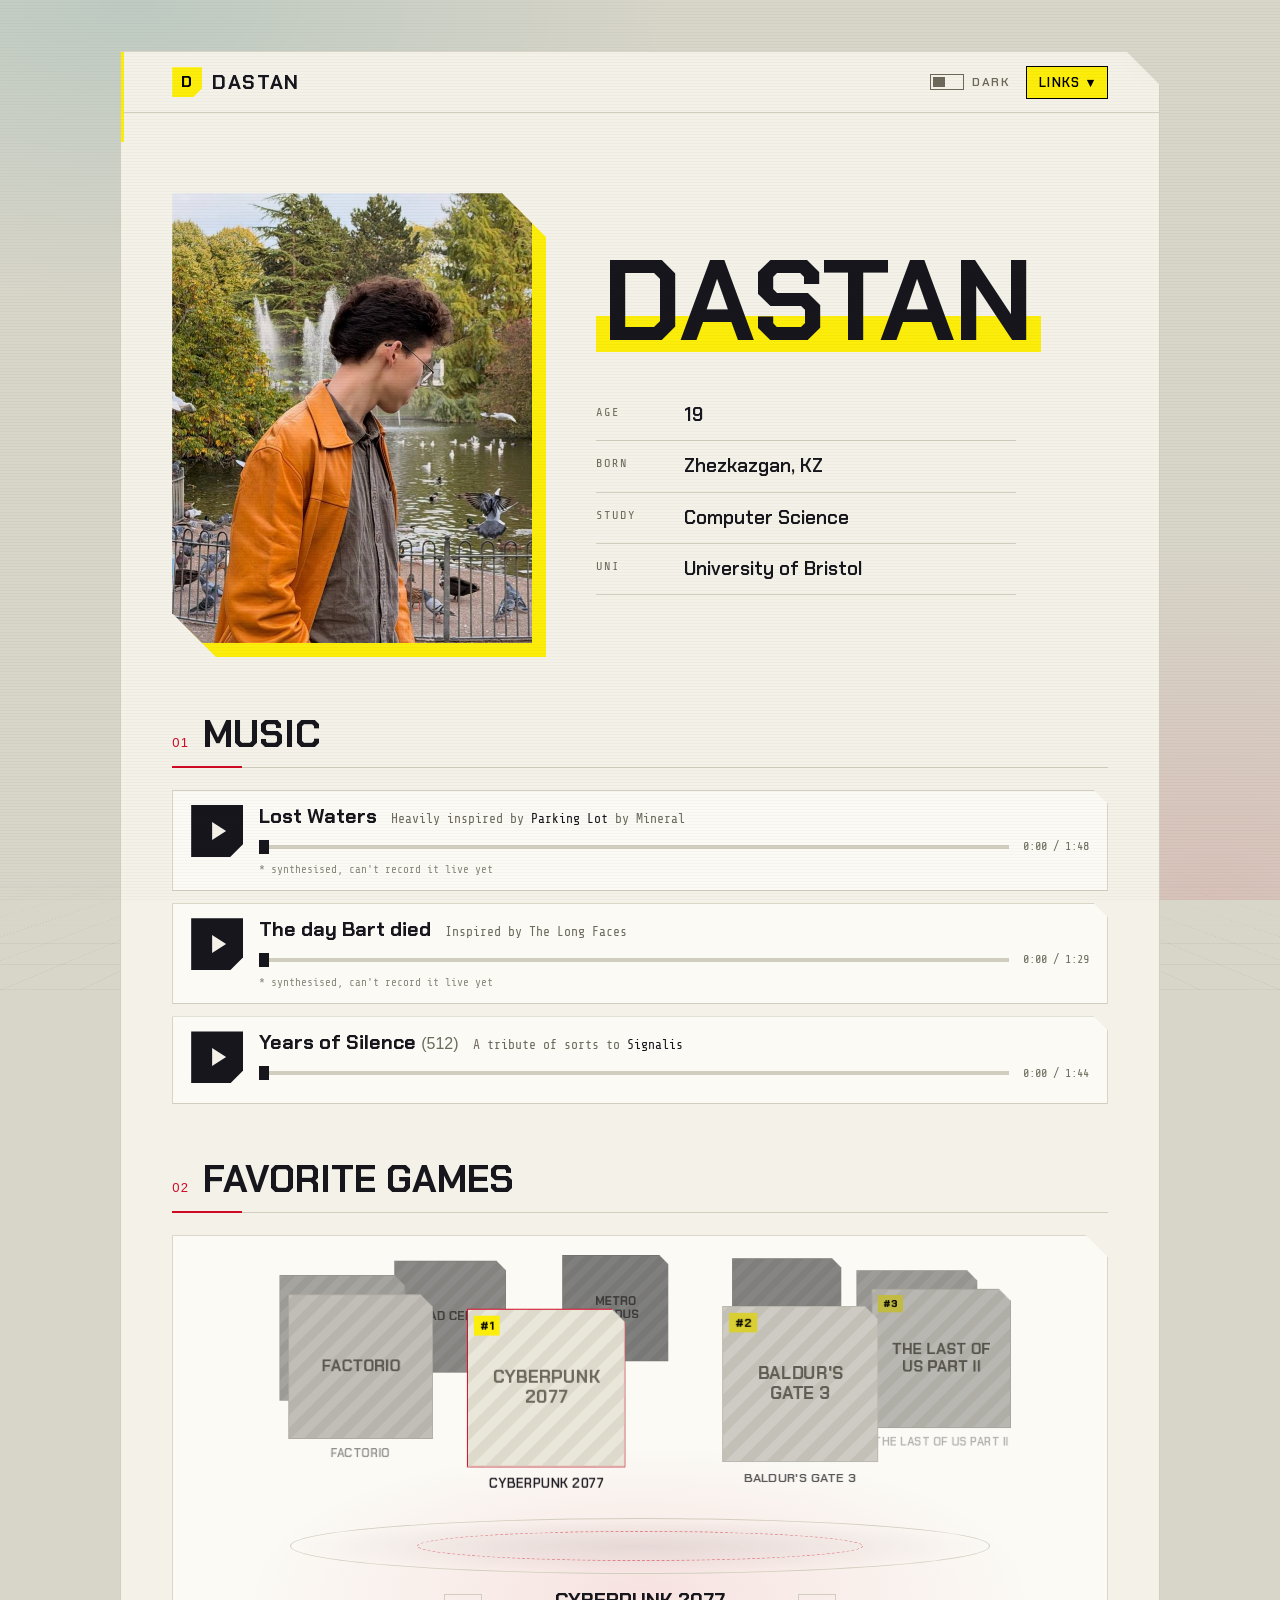
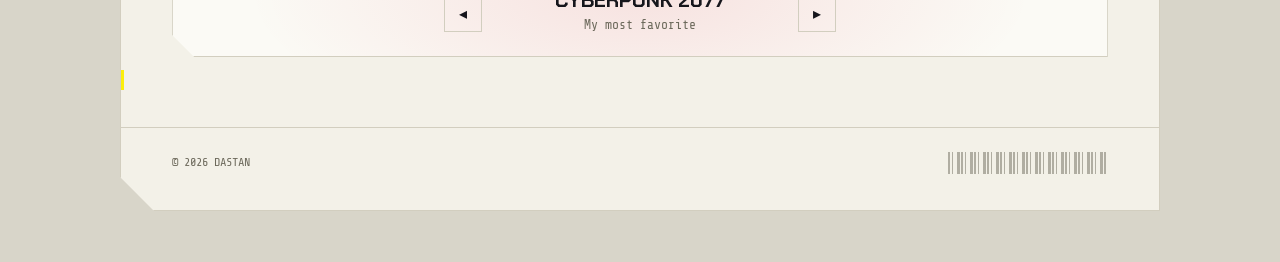
==== commit 32b502de: "Add favorite games stand and Steam/Discord links Co-Authored-By: Claude Opus 5.5 (1M context) <norep" ====
--- a/index.html
+++ b/index.html
@@ -28,6 +28,8 @@
           <a href="https://github.com/Dastanq44" target="_blank" rel="noopener" aria-label="GitHub" title="GitHub" style="--brand:#ffffff"><svg viewBox="0 0 24 24" aria-hidden="true"><path d="M12 .297c-6.63 0-12 5.373-12 12 0 5.303 3.438 9.8 8.205 11.385.6.113.82-.258.82-.577 0-.285-.01-1.04-.015-2.04-3.338.724-4.042-1.61-4.042-1.61C4.422 18.07 3.633 17.7 3.633 17.7c-1.087-.744.084-.729.084-.729 1.205.084 1.838 1.236 1.838 1.236 1.07 1.835 2.809 1.305 3.495.998.108-.776.417-1.305.76-1.605-2.665-.3-5.466-1.332-5.466-5.93 0-1.31.465-2.38 1.235-3.22-.135-.303-.54-1.523.105-3.176 0 0 1.005-.322 3.3 1.23.96-.267 1.98-.399 3-.405 1.02.006 2.04.138 3 .405 2.28-1.552 3.285-1.23 3.285-1.23.645 1.653.24 2.873.12 3.176.765.84 1.23 1.91 1.23 3.22 0 4.61-2.805 5.625-5.475 5.92.42.36.81 1.096.81 2.22 0 1.606-.015 2.896-.015 3.286 0 .315.21.69.825.57C20.565 22.092 24 17.592 24 12.297c0-6.627-5.373-12-12-12"/></svg></a>
           <a href="https://www.instagram.com/dastanq44" target="_blank" rel="noopener" aria-label="Instagram" title="Instagram" style="--brand:#E4405F"><svg viewBox="0 0 24 24" aria-hidden="true"><path d="M12 0C8.74 0 8.333.015 7.053.072 5.775.132 4.905.333 4.14.63c-.789.306-1.459.717-2.126 1.384S.935 3.35.63 4.14C.333 4.905.131 5.775.072 7.053.012 8.333 0 8.74 0 12s.015 3.667.072 4.947c.06 1.277.261 2.148.558 2.913.306.788.717 1.459 1.384 2.126.667.666 1.336 1.079 2.126 1.384.766.296 1.636.499 2.913.558C8.333 23.988 8.74 24 12 24s3.667-.015 4.947-.072c1.277-.06 2.148-.262 2.913-.558.788-.306 1.459-.718 2.126-1.384.666-.667 1.079-1.335 1.384-2.126.296-.765.499-1.636.558-2.913.06-1.28.072-1.687.072-4.947s-.015-3.667-.072-4.947c-.06-1.277-.262-2.149-.558-2.913-.306-.789-.718-1.459-1.384-2.126C21.319 1.347 20.651.935 19.86.63c-.765-.297-1.636-.499-2.913-.558C15.667.012 15.26 0 12 0zm0 2.16c3.203 0 3.585.016 4.85.071 1.17.055 1.805.249 2.227.415.562.217.96.477 1.382.896.419.42.679.819.896 1.381.164.422.36 1.057.413 2.227.057 1.266.07 1.646.07 4.85s-.015 3.585-.074 4.85c-.061 1.17-.256 1.805-.421 2.227-.224.562-.479.96-.899 1.382-.419.419-.824.679-1.38.896-.42.164-1.065.36-2.235.413-1.274.057-1.649.07-4.859.07-3.211 0-3.586-.015-4.859-.074-1.171-.061-1.816-.256-2.236-.421-.569-.224-.96-.479-1.379-.899-.421-.419-.69-.824-.9-1.38-.165-.42-.359-1.065-.42-2.235-.045-1.26-.061-1.649-.061-4.844 0-3.196.016-3.586.061-4.861.061-1.17.255-1.814.42-2.234.21-.57.479-.96.9-1.381.419-.419.81-.689 1.379-.898.42-.166 1.051-.361 2.221-.421 1.275-.045 1.65-.06 4.859-.06l.045.03zm0 3.678c-3.405 0-6.162 2.76-6.162 6.162 0 3.405 2.76 6.162 6.162 6.162 3.405 0 6.162-2.76 6.162-6.162 0-3.405-2.76-6.162-6.162-6.162zM12 16c-2.21 0-4-1.79-4-4s1.79-4 4-4 4 1.79 4 4-1.79 4-4 4zm7.846-10.405c0 .795-.646 1.44-1.44 1.44-.795 0-1.44-.646-1.44-1.44 0-.794.646-1.439 1.44-1.439.793-.001 1.44.645 1.44 1.439z"/></svg></a>
           <a href="https://www.linkedin.com/in/dastan-uldanov-916620246" target="_blank" rel="noopener" aria-label="LinkedIn" title="LinkedIn" style="--brand:#0A66C2"><svg viewBox="0 0 24 24" aria-hidden="true"><path d="M20.447 20.452h-3.554v-5.569c0-1.328-.027-3.037-1.852-3.037-1.853 0-2.136 1.445-2.136 2.939v5.667H9.351V9h3.414v1.561h.046c.477-.9 1.637-1.85 3.37-1.85 3.601 0 4.267 2.37 4.267 5.455v6.286zM5.337 7.433c-1.144 0-2.063-.926-2.063-2.065 0-1.138.92-2.063 2.063-2.063 1.14 0 2.064.925 2.064 2.063 0 1.139-.925 2.065-2.064 2.065zm1.782 13.019H3.555V9h3.564v11.452zM22.225 0H1.771C.792 0 0 .774 0 1.729v20.542C0 23.227.792 24 1.771 24h20.451C23.2 24 24 23.227 24 22.271V1.729C24 .774 23.2 0 22.222 0h.003z"/></svg></a>
+          <a href="https://steamcommunity.com/id/ceized/" target="_blank" rel="noopener" aria-label="Steam" title="Steam" style="--brand:#66c0f4"><svg viewBox="0 0 24 24" aria-hidden="true"><path d="M11.979 0C5.678 0 .511 4.86.022 11.037l6.432 2.658c.545-.371 1.203-.59 1.912-.59.063 0 .125.004.188.006l2.861-4.142V8.91c0-2.495 2.028-4.524 4.524-4.524 2.494 0 4.524 2.031 4.524 4.527s-2.03 4.525-4.524 4.525h-.105l-4.076 2.911c0 .052.004.105.004.159 0 1.875-1.515 3.396-3.39 3.396-1.635 0-3.016-1.173-3.331-2.727L.436 15.27C1.862 20.307 6.486 24 11.979 24c6.627 0 11.999-5.373 11.999-12S18.605 0 11.979 0zM7.54 18.21l-1.473-.61c.262.543.714.999 1.314 1.25 1.297.539 2.793-.076 3.332-1.375.263-.63.264-1.319.005-1.949s-.75-1.121-1.377-1.383c-.624-.26-1.29-.249-1.878-.03l1.523.63c.956.4 1.409 1.5 1.009 2.455-.397.957-1.497 1.41-2.454 1.012H7.54zm11.415-9.303c0-1.662-1.353-3.015-3.015-3.015-1.665 0-3.015 1.353-3.015 3.015 0 1.665 1.35 3.015 3.015 3.015 1.663 0 3.015-1.35 3.015-3.015zm-5.273-.005c0-1.252 1.013-2.266 2.265-2.266 1.249 0 2.266 1.014 2.266 2.266 0 1.251-1.017 2.265-2.266 2.265-1.253 0-2.265-1.014-2.265-2.265z"/></svg></a>
+          <a href="https://discord.com/users/594103372408160286" target="_blank" rel="noopener" aria-label="Discord" title="Discord" style="--brand:#5865F2"><svg viewBox="0 0 24 24" aria-hidden="true"><path d="M20.317 4.3698a19.7913 19.7913 0 00-4.8851-1.5152.0741.0741 0 00-.0785.0371c-.211.3753-.4447.8648-.6083 1.2495-1.8447-.2762-3.68-.2762-5.4868 0-.1636-.3933-.4058-.8742-.6177-1.2495a.077.077 0 00-.0785-.037 19.7363 19.7363 0 00-4.8852 1.515.0699.0699 0 00-.0321.0277C.5334 9.0458-.319 13.5799.0992 18.0578a.0824.0824 0 00.0312.0561c2.0528 1.5076 4.0413 2.4228 5.9929 3.0294a.0777.0777 0 00.0842-.0276c.4616-.6304.8731-1.2952 1.226-1.9942a.076.076 0 00-.0416-.1057c-.6528-.2476-1.2743-.5495-1.8722-.8923a.077.077 0 01-.0076-.1277c.1258-.0943.2517-.1923.3718-.2914a.0743.0743 0 01.0776-.0105c3.9278 1.7933 8.18 1.7933 12.0614 0a.0739.0739 0 01.0785.0095c.1202.099.246.1981.3728.2924a.077.077 0 01-.0066.1276 12.2986 12.2986 0 01-1.873.8914.0766.0766 0 00-.0407.1067c.3604.698.7719 1.3628 1.225 1.9932a.076.076 0 00.0842.0286c1.961-.6067 3.9495-1.5219 6.0023-3.0294a.077.077 0 00.0313-.0552c.5004-5.177-.8382-9.6739-3.5485-13.6604a.061.061 0 00-.0312-.0286zM8.02 15.3312c-1.1825 0-2.1569-1.0857-2.1569-2.419 0-1.3332.9555-2.4189 2.157-2.4189 1.2108 0 2.1757 1.0952 2.1568 2.419 0 1.3332-.9555 2.4189-2.1569 2.4189zm7.9748 0c-1.1825 0-2.1569-1.0857-2.1569-2.419 0-1.3332.9554-2.4189 2.1569-2.4189 1.2108 0 2.1757 1.0952 2.1568 2.419 0 1.3332-.946 2.4189-2.1568 2.4189Z"/></svg></a>
         </div>
       </div>
     </div>
@@ -80,6 +82,87 @@
         </li>
       </ol>
     </section>
+
+    <section class="games wrap" id="games" aria-labelledby="games-h">
+      <div class="sec-head"><span class="num">02</span><h2 id="games-h">Favorite games</h2></div>
+      <div class="stand-box">
+        <div class="stand" aria-hidden="true">
+          <ul class="ring">
+          <li class="game" style="--i:0" data-note="My most favorite">
+            <a href="https://store.steampowered.com/app/1091500/" target="_blank" rel="noopener" tabindex="-1">
+              <span class="cover"><img src="https://shared.akamai.steamstatic.com/store_item_assets/steam/apps/1091500/library_600x900.jpg" data-fallback="https://cdn.cloudflare.steamstatic.com/steam/apps/1091500/library_600x900.jpg" alt="" loading="lazy" referrerpolicy="no-referrer"><span class="ph" aria-hidden="true">Cyberpunk 2077</span><span class="rank">#1</span></span>
+              <span class="name">Cyberpunk 2077</span>
+            </a>
+          </li>
+          <li class="game" style="--i:1" data-note="Second favorite">
+            <a href="https://store.steampowered.com/app/1086940/" target="_blank" rel="noopener" tabindex="-1">
+              <span class="cover"><img src="https://shared.akamai.steamstatic.com/store_item_assets/steam/apps/1086940/library_600x900.jpg" data-fallback="https://cdn.cloudflare.steamstatic.com/steam/apps/1086940/library_600x900.jpg" alt="" loading="lazy" referrerpolicy="no-referrer"><span class="ph" aria-hidden="true">Baldur's Gate 3</span><span class="rank">#2</span></span>
+              <span class="name">Baldur's Gate 3</span>
+            </a>
+          </li>
+          <li class="game" style="--i:2" data-note="Third favorite">
+            <a href="https://store.steampowered.com/app/2531310/" target="_blank" rel="noopener" tabindex="-1">
+              <span class="cover"><img src="https://shared.akamai.steamstatic.com/store_item_assets/steam/apps/2531310/library_600x900.jpg" data-fallback="https://cdn.cloudflare.steamstatic.com/steam/apps/2531310/library_600x900.jpg" alt="" loading="lazy" referrerpolicy="no-referrer"><span class="ph" aria-hidden="true">The Last of Us Part II</span><span class="rank">#3</span></span>
+              <span class="name">The Last of Us Part II</span>
+            </a>
+          </li>
+          <li class="game" style="--i:3" data-note="Favorite shooter">
+            <a href="https://store.steampowered.com/app/1237970/" target="_blank" rel="noopener" tabindex="-1">
+              <span class="cover"><img src="https://shared.akamai.steamstatic.com/store_item_assets/steam/apps/1237970/library_600x900.jpg" data-fallback="https://cdn.cloudflare.steamstatic.com/steam/apps/1237970/library_600x900.jpg" alt="" loading="lazy" referrerpolicy="no-referrer"><span class="ph" aria-hidden="true">Titanfall 2</span></span>
+              <span class="name">Titanfall 2</span>
+            </a>
+          </li>
+          <li class="game" style="--i:4" data-note="My comfort game">
+            <a href="https://store.steampowered.com/app/534380/" target="_blank" rel="noopener" tabindex="-1">
+              <span class="cover"><img src="https://shared.akamai.steamstatic.com/store_item_assets/steam/apps/534380/library_600x900.jpg" data-fallback="https://cdn.cloudflare.steamstatic.com/steam/apps/534380/library_600x900.jpg" alt="" loading="lazy" referrerpolicy="no-referrer"><span class="ph" aria-hidden="true">Dying Light 2</span></span>
+              <span class="name">Dying Light 2</span>
+            </a>
+          </li>
+          <li class="game" style="--i:5" data-note="Most relatable atmosphere">
+            <a href="https://store.steampowered.com/app/412020/" target="_blank" rel="noopener" tabindex="-1">
+              <span class="cover"><img src="https://shared.akamai.steamstatic.com/store_item_assets/steam/apps/412020/library_600x900.jpg" data-fallback="https://cdn.cloudflare.steamstatic.com/steam/apps/412020/library_600x900.jpg" alt="" loading="lazy" referrerpolicy="no-referrer"><span class="ph" aria-hidden="true">Metro Exodus</span></span>
+              <span class="name">Metro Exodus</span>
+            </a>
+          </li>
+          <li class="game" style="--i:6" data-note="Favorite roguelike">
+            <a href="https://store.steampowered.com/app/588650/" target="_blank" rel="noopener" tabindex="-1">
+              <span class="cover"><img src="https://shared.akamai.steamstatic.com/store_item_assets/steam/apps/588650/library_600x900.jpg" data-fallback="https://cdn.cloudflare.steamstatic.com/steam/apps/588650/library_600x900.jpg" alt="" loading="lazy" referrerpolicy="no-referrer"><span class="ph" aria-hidden="true">Dead Cells</span></span>
+              <span class="name">Dead Cells</span>
+            </a>
+          </li>
+          <li class="game" style="--i:7" data-note="My addiction for 2026">
+            <a href="https://store.steampowered.com/app/1142710/" target="_blank" rel="noopener" tabindex="-1">
+              <span class="cover"><img src="https://shared.akamai.steamstatic.com/store_item_assets/steam/apps/1142710/library_600x900.jpg" data-fallback="https://cdn.cloudflare.steamstatic.com/steam/apps/1142710/library_600x900.jpg" alt="" loading="lazy" referrerpolicy="no-referrer"><span class="ph" aria-hidden="true">Total War: Warhammer III</span></span>
+              <span class="name">Total War: Warhammer III</span>
+            </a>
+          </li>
+          <li class="game" style="--i:8" data-note="Unfinished gestalt">
+            <a href="https://store.steampowered.com/app/427520/" target="_blank" rel="noopener" tabindex="-1">
+              <span class="cover"><img src="https://shared.akamai.steamstatic.com/store_item_assets/steam/apps/427520/library_600x900.jpg" data-fallback="https://cdn.cloudflare.steamstatic.com/steam/apps/427520/library_600x900.jpg" alt="" loading="lazy" referrerpolicy="no-referrer"><span class="ph" aria-hidden="true">Factorio</span></span>
+              <span class="name">Factorio</span>
+            </a>
+          </li>
+          </ul>
+          <div class="base"></div>
+        </div>
+        <div class="plate" aria-live="polite">
+          <button class="nav prev" type="button" aria-label="Previous game">◂</button>
+          <div class="now"><b class="now-name">Cyberpunk 2077</b><span class="now-note">My most favorite</span></div>
+          <button class="nav next" type="button" aria-label="Next game">▸</button>
+        </div>
+        <ol class="sr-only">
+          <li>Cyberpunk 2077: My most favorite</li>
+          <li>Baldur's Gate 3: Second favorite</li>
+          <li>The Last of Us Part II: Third favorite</li>
+          <li>Titanfall 2: Favorite shooter</li>
+          <li>Dying Light 2: My comfort game</li>
+          <li>Metro Exodus: Most relatable atmosphere</li>
+          <li>Dead Cells: Favorite roguelike</li>
+          <li>Total War: Warhammer III: My addiction for 2026</li>
+          <li>Factorio: Unfinished gestalt</li>
+        </ol>
+      </div>
+    </section>
   </main>
 
   <footer>
--- a/css/style.css
+++ b/css/style.css
@@ -165,7 +165,7 @@
 .links-toggle[aria-expanded="true"] .chev { transform: rotate(180deg); }
 .links-panel {
   position: absolute; right: 0; top: calc(100% + 10px);
-  display: grid; grid-template-columns: repeat(2, 48px); gap: 8px; padding: 10px;
+  display: grid; grid-template-columns: repeat(3, 48px); gap: 8px; padding: 10px;
   background: var(--panel); border: 1px solid var(--line); border-top: 2px solid var(--yellow);
   box-shadow: 0 16px 40px rgba(0, 0, 0, .2);
   animation: drop .18s ease-out;
@@ -288,3 +288,78 @@
 footer .wrap { display: flex; justify-content: space-between; align-items: center; flex-wrap: wrap; gap: 12px; }
 footer .barcode { height: 22px; width: 160px; opacity: .5;
   background: repeating-linear-gradient(90deg, var(--muted) 0 2px, transparent 2px 4px, var(--muted) 4px 5px, transparent 5px 9px, var(--muted) 9px 12px, transparent 12px 13px); }
+
+/* ---------- favorite games: rotating stand ---------- */
+.sr-only { position: absolute; width: 1px; height: 1px; overflow: hidden; clip: rect(0 0 0 0); white-space: nowrap; }
+.games { padding-top: 56px; scroll-margin-top: 80px; }
+.stand-box {
+  --card: 160px; --r: 380px;
+  position: relative; overflow: hidden;
+  background:
+    radial-gradient(60% 50% at 50% 85%, color-mix(in srgb, var(--accent) 10%, transparent), transparent 70%),
+    var(--panel);
+  border: 1px solid var(--line);
+  clip-path: polygon(0 0, calc(100% - 22px) 0, 100% 22px, 100% 100%, 22px 100%, 0 calc(100% - 22px));
+  padding: 34px 0 18px;
+}
+.stand { position: relative; height: calc(var(--card) + 150px); perspective: 1500px; perspective-origin: 50% -40%; }
+.ring {
+  list-style: none; margin: 0; padding: 0;
+  position: absolute; left: 50%; top: 40px; width: var(--card); margin-left: calc(var(--card) / -2);
+  transform-style: preserve-3d;
+  transform: translateZ(calc(var(--r) * -1)) rotateY(var(--rot, 0deg));
+}
+.game {
+  position: absolute; top: 0; left: 0; width: var(--card);
+  /* place on the ring, then turn back to face the viewer */
+  transform: rotateY(calc(var(--i) * 40deg)) translateZ(var(--r)) rotateY(calc(var(--i) * -40deg - var(--rot, 0deg)));
+  filter: brightness(calc(.55 + var(--d, 1) * .35)) saturate(calc(.3 + var(--d, 1) * .5));
+}
+.game.is-front { opacity: 1; filter: none; }
+.game:not(.is-front) .name { opacity: calc(var(--d, 1) * 1.6 - .8); }
+.game a { display: block; color: var(--text); }
+.game a:hover { text-decoration: none; }
+.game .cover {
+  position: relative; display: block; aspect-ratio: 1; overflow: hidden;
+  background: var(--bg-2); border: 1px solid var(--line);
+  clip-path: polygon(0 0, calc(100% - 14px) 0, 100% 14px, 100% 100%, 0 100%);
+}
+.game.is-front .cover { border-color: var(--accent); box-shadow: 0 14px 30px rgba(0,0,0,.25); }
+.game img { position: absolute; inset: 0; width: 100%; height: 100%; object-fit: cover; object-position: 50% 22%; z-index: 1; }
+.game img.is-broken { display: none; }
+.game .ph {           /* shown only if the cover can't load */
+  position: absolute; inset: 0; display: grid; place-items: center; padding: 14px; text-align: center;
+  font: 700 18px/1.1 var(--f-display); text-transform: uppercase; color: var(--muted);
+  background: repeating-linear-gradient(-45deg, transparent 0 10px, color-mix(in srgb, var(--line) 50%, transparent) 10px 20px);
+}
+.game .rank {
+  position: absolute; top: 6px; left: 6px; z-index: 2;
+  background: var(--yellow); color: #000; font: 700 12px var(--f-display); padding: 2px 6px;
+}
+.game .name {
+  display: block; margin-top: 8px; text-align: center; font: 600 13px/1.2 var(--f-display);
+  letter-spacing: .04em; text-transform: uppercase;
+}
+/* the turntable the covers stand on */
+.base {
+  position: absolute; left: 50%; bottom: 6px; width: min(80%, 700px); height: 56px; transform: translateX(-50%);
+  border-radius: 50%;
+  border: 1px solid var(--line);
+  background: radial-gradient(closest-side, color-mix(in srgb, var(--text) 8%, transparent), transparent);
+}
+.base::after { content: ""; position: absolute; inset: 12px 18%; border-radius: 50%; border: 1px dashed color-mix(in srgb, var(--accent) 45%, transparent); }
+
+.plate { display: flex; align-items: center; justify-content: center; gap: 18px; margin-top: 8px; padding: 0 16px; }
+.plate .now { text-align: center; min-width: 0; width: 280px; }
+.plate .now b { display: block; font: 700 20px/1.2 var(--f-display); text-transform: uppercase; }
+.plate .now span { font-size: 13px; color: var(--muted); }
+.plate .nav {
+  width: 38px; height: 38px; cursor: pointer; font-size: 16px;
+  background: transparent; color: var(--text); border: 1px solid var(--line);
+}
+.plate .nav:hover { border-color: var(--accent); color: var(--accent); }
+
+@media (max-width: 640px) {
+  .stand-box { --card: 96px; --r: 175px; }
+  .game .name { font-size: 11px; }
+}
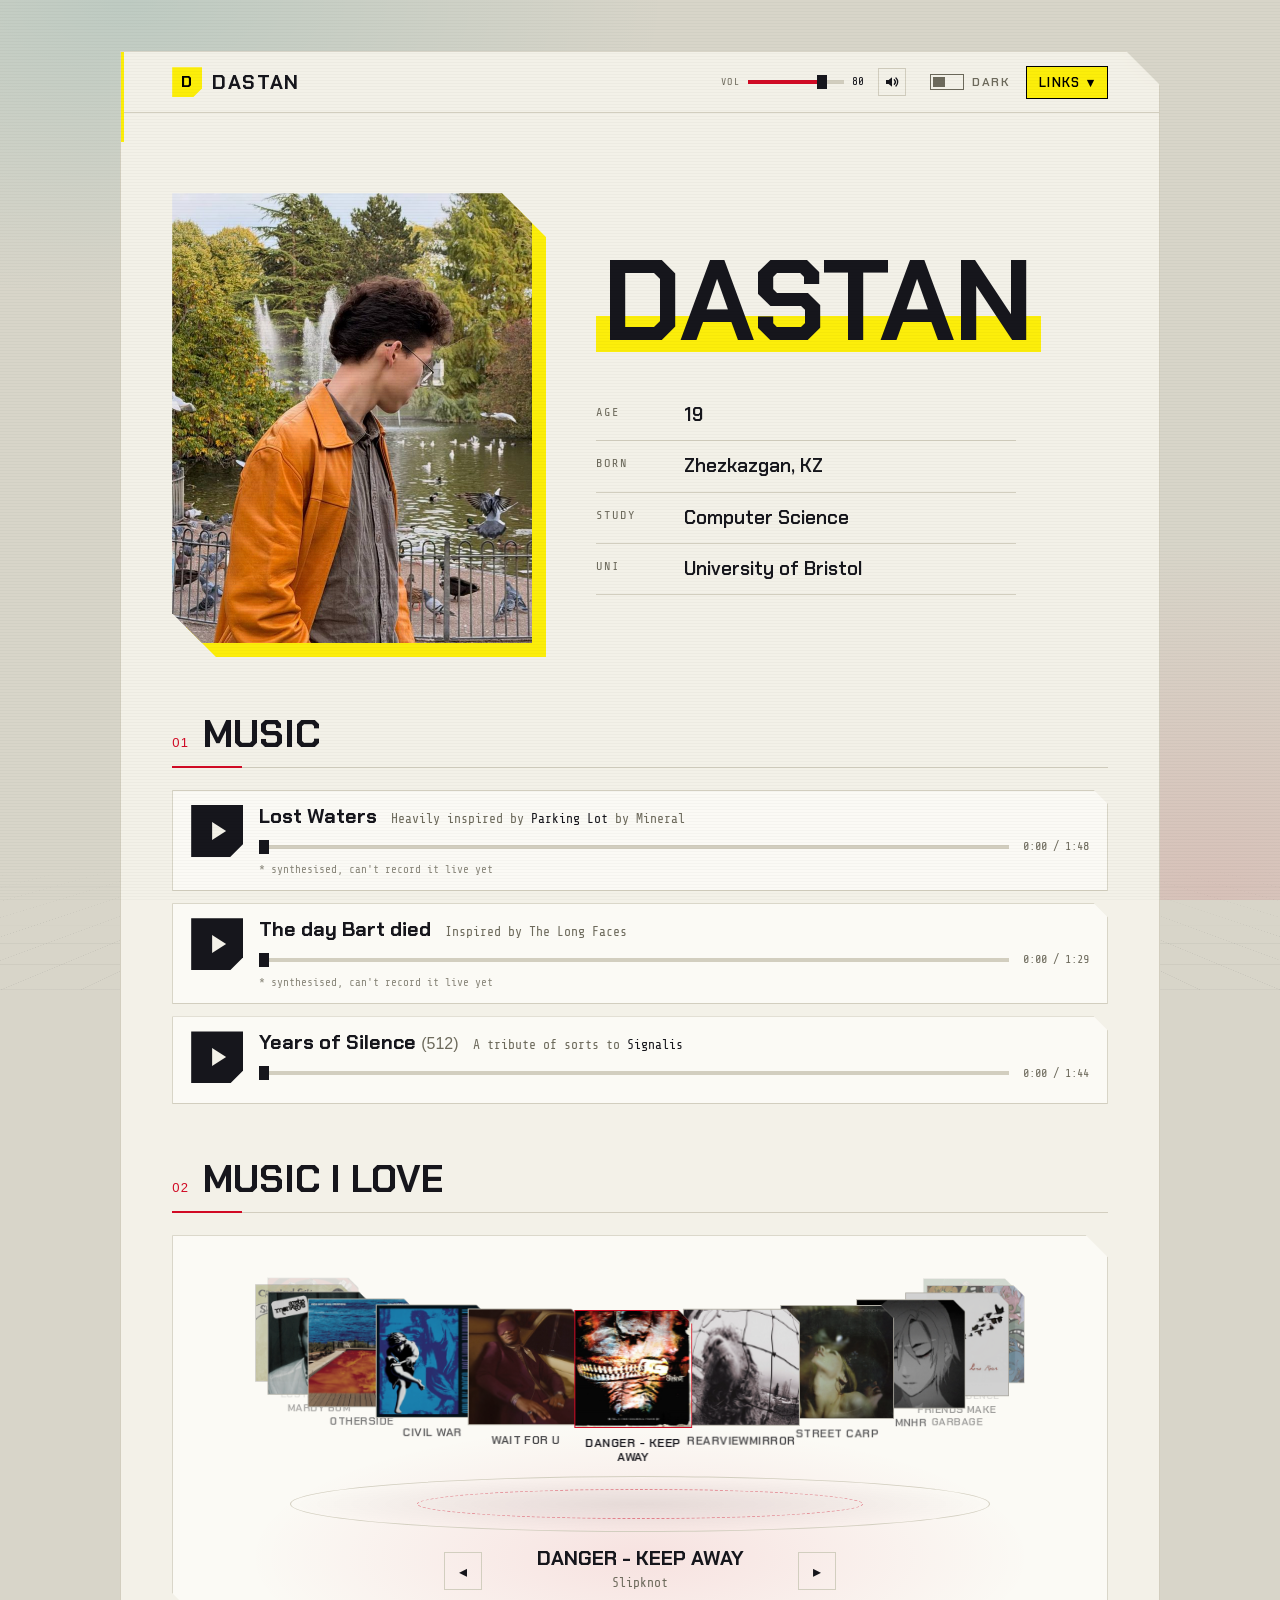
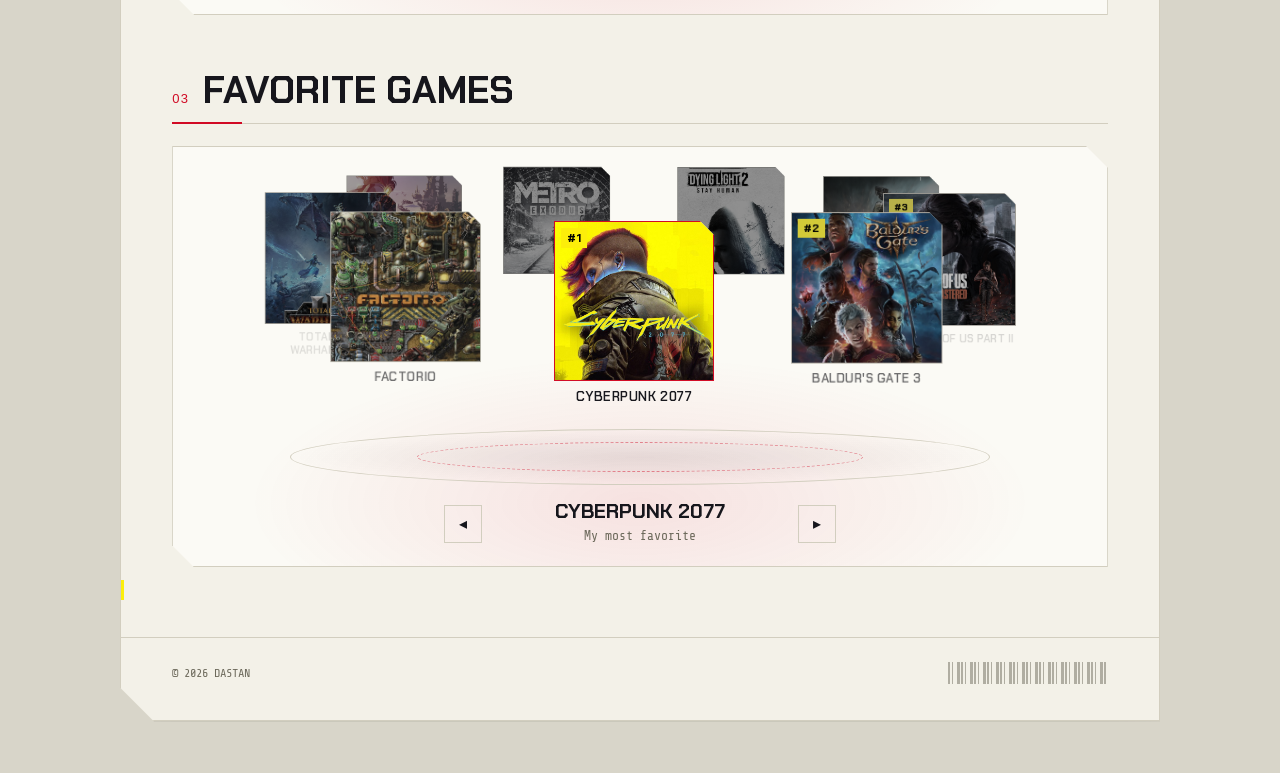
==== commit 3c71e51c: "Add music taste stand, local covers, volume control in top bar Co-Authored-By: Claude Opus 5.5 (1M c" ====
--- a/index.html
+++ b/index.html
@@ -18,6 +18,14 @@
   <header class="topbar">
     <div class="wrap">
       <a class="logo" href="#top"><b>D</b><span>DASTAN</span></a>
+      <div class="volume" role="group" aria-label="Music volume">
+        <span class="v-lbl" aria-hidden="true">VOL</span>
+        <input type="range" min="0" max="100" value="80" step="1" aria-label="Volume">
+        <span class="v-val" aria-hidden="true">80</span>
+        <button class="v-mute" type="button" aria-label="Mute" aria-pressed="false">
+          <svg viewBox="0 0 24 24" aria-hidden="true"><path class="spk" d="M3 9h4l5-4v14l-5-4H3z"/><path class="wave" d="M15.5 8.5a5 5 0 0 1 0 7M18 6a8.5 8.5 0 0 1 0 12"/><path class="x" d="M16 9l6 6M22 9l-6 6"/></svg>
+        </button>
+      </div>
       <button class="theme-toggle" type="button" aria-label="Switch to dark theme" title="Toggle dark theme">
         <span class="sw" aria-hidden="true"><i></i></span><span class="lbl">Dark</span>
       </button>
@@ -83,83 +91,104 @@
       </ol>
     </section>
 
-    <section class="games wrap" id="games" aria-labelledby="games-h">
-      <div class="sec-head"><span class="num">02</span><h2 id="games-h">Favorite games</h2></div>
-      <div class="stand-box">
+    <section class="taste wrap" id="taste" aria-labelledby="taste-h">
+      <div class="sec-head"><span class="num">02</span><h2 id="taste-h">Music I love</h2></div>
+      <div class="stand-box" style="--n:24">
         <div class="stand" aria-hidden="true">
           <ul class="ring">
-          <li class="game" style="--i:0" data-note="My most favorite">
-            <a href="https://store.steampowered.com/app/1091500/" target="_blank" rel="noopener" tabindex="-1">
-              <span class="cover"><img src="https://shared.akamai.steamstatic.com/store_item_assets/steam/apps/1091500/library_600x900.jpg" data-fallback="https://cdn.cloudflare.steamstatic.com/steam/apps/1091500/library_600x900.jpg" alt="" loading="lazy" referrerpolicy="no-referrer"><span class="ph" aria-hidden="true">Cyberpunk 2077</span><span class="rank">#1</span></span>
-              <span class="name">Cyberpunk 2077</span>
-            </a>
-          </li>
-          <li class="game" style="--i:1" data-note="Second favorite">
-            <a href="https://store.steampowered.com/app/1086940/" target="_blank" rel="noopener" tabindex="-1">
-              <span class="cover"><img src="https://shared.akamai.steamstatic.com/store_item_assets/steam/apps/1086940/library_600x900.jpg" data-fallback="https://cdn.cloudflare.steamstatic.com/steam/apps/1086940/library_600x900.jpg" alt="" loading="lazy" referrerpolicy="no-referrer"><span class="ph" aria-hidden="true">Baldur's Gate 3</span><span class="rank">#2</span></span>
-              <span class="name">Baldur's Gate 3</span>
-            </a>
-          </li>
-          <li class="game" style="--i:2" data-note="Third favorite">
-            <a href="https://store.steampowered.com/app/2531310/" target="_blank" rel="noopener" tabindex="-1">
-              <span class="cover"><img src="https://shared.akamai.steamstatic.com/store_item_assets/steam/apps/2531310/library_600x900.jpg" data-fallback="https://cdn.cloudflare.steamstatic.com/steam/apps/2531310/library_600x900.jpg" alt="" loading="lazy" referrerpolicy="no-referrer"><span class="ph" aria-hidden="true">The Last of Us Part II</span><span class="rank">#3</span></span>
-              <span class="name">The Last of Us Part II</span>
-            </a>
-          </li>
-          <li class="game" style="--i:3" data-note="Favorite shooter">
-            <a href="https://store.steampowered.com/app/1237970/" target="_blank" rel="noopener" tabindex="-1">
-              <span class="cover"><img src="https://shared.akamai.steamstatic.com/store_item_assets/steam/apps/1237970/library_600x900.jpg" data-fallback="https://cdn.cloudflare.steamstatic.com/steam/apps/1237970/library_600x900.jpg" alt="" loading="lazy" referrerpolicy="no-referrer"><span class="ph" aria-hidden="true">Titanfall 2</span></span>
-              <span class="name">Titanfall 2</span>
-            </a>
-          </li>
-          <li class="game" style="--i:4" data-note="My comfort game">
-            <a href="https://store.steampowered.com/app/534380/" target="_blank" rel="noopener" tabindex="-1">
-              <span class="cover"><img src="https://shared.akamai.steamstatic.com/store_item_assets/steam/apps/534380/library_600x900.jpg" data-fallback="https://cdn.cloudflare.steamstatic.com/steam/apps/534380/library_600x900.jpg" alt="" loading="lazy" referrerpolicy="no-referrer"><span class="ph" aria-hidden="true">Dying Light 2</span></span>
-              <span class="name">Dying Light 2</span>
-            </a>
-          </li>
-          <li class="game" style="--i:5" data-note="Most relatable atmosphere">
-            <a href="https://store.steampowered.com/app/412020/" target="_blank" rel="noopener" tabindex="-1">
-              <span class="cover"><img src="https://shared.akamai.steamstatic.com/store_item_assets/steam/apps/412020/library_600x900.jpg" data-fallback="https://cdn.cloudflare.steamstatic.com/steam/apps/412020/library_600x900.jpg" alt="" loading="lazy" referrerpolicy="no-referrer"><span class="ph" aria-hidden="true">Metro Exodus</span></span>
-              <span class="name">Metro Exodus</span>
-            </a>
-          </li>
-          <li class="game" style="--i:6" data-note="Favorite roguelike">
-            <a href="https://store.steampowered.com/app/588650/" target="_blank" rel="noopener" tabindex="-1">
-              <span class="cover"><img src="https://shared.akamai.steamstatic.com/store_item_assets/steam/apps/588650/library_600x900.jpg" data-fallback="https://cdn.cloudflare.steamstatic.com/steam/apps/588650/library_600x900.jpg" alt="" loading="lazy" referrerpolicy="no-referrer"><span class="ph" aria-hidden="true">Dead Cells</span></span>
-              <span class="name">Dead Cells</span>
-            </a>
-          </li>
-          <li class="game" style="--i:7" data-note="My addiction for 2026">
-            <a href="https://store.steampowered.com/app/1142710/" target="_blank" rel="noopener" tabindex="-1">
-              <span class="cover"><img src="https://shared.akamai.steamstatic.com/store_item_assets/steam/apps/1142710/library_600x900.jpg" data-fallback="https://cdn.cloudflare.steamstatic.com/steam/apps/1142710/library_600x900.jpg" alt="" loading="lazy" referrerpolicy="no-referrer"><span class="ph" aria-hidden="true">Total War: Warhammer III</span></span>
-              <span class="name">Total War: Warhammer III</span>
-            </a>
-          </li>
-          <li class="game" style="--i:8" data-note="Unfinished gestalt">
-            <a href="https://store.steampowered.com/app/427520/" target="_blank" rel="noopener" tabindex="-1">
-              <span class="cover"><img src="https://shared.akamai.steamstatic.com/store_item_assets/steam/apps/427520/library_600x900.jpg" data-fallback="https://cdn.cloudflare.steamstatic.com/steam/apps/427520/library_600x900.jpg" alt="" loading="lazy" referrerpolicy="no-referrer"><span class="ph" aria-hidden="true">Factorio</span></span>
-              <span class="name">Factorio</span>
-            </a>
-          </li>
+          <li class="item" style="--i:0" data-note="Slipknot"><span class="card-in"><span class="cover"><img src="assets/covers/slipknot-danger-keep-away.jpg" alt="" loading="lazy"><span class="ph" aria-hidden="true">Danger - Keep Away</span></span><span class="name">Danger - Keep Away</span></span></li>
+          <li class="item" style="--i:1" data-note="Pearl Jam"><span class="card-in"><span class="cover"><img src="assets/covers/pearl-jam-rearviewmirror.jpg" alt="" loading="lazy"><span class="ph" aria-hidden="true">Rearviewmirror</span></span><span class="name">Rearviewmirror</span></span></li>
+          <li class="item" style="--i:2" data-note="Deftones"><span class="card-in"><span class="cover"><img src="assets/covers/deftones-street-carp.jpg" alt="" loading="lazy"><span class="ph" aria-hidden="true">Street Carp</span></span><span class="name">Street Carp</span></span></li>
+          <li class="item" style="--i:3" data-note="1000 Eyes"><span class="card-in"><span class="cover"><img src="assets/covers/1000-eyes-mnhr.jpg" alt="" loading="lazy"><span class="ph" aria-hidden="true">MNHR</span></span><span class="name">MNHR</span></span></li>
+          <li class="item" style="--i:4" data-note="Low Roar"><span class="card-in"><span class="cover"><img src="assets/covers/low-roar-friends-make-garbage.jpg" alt="" loading="lazy"><span class="ph" aria-hidden="true">Friends Make Garbage</span></span><span class="name">Friends Make Garbage</span></span></li>
+          <li class="item" style="--i:5" data-note="The Long Faces"><span class="card-in"><span class="cover"><img src="assets/covers/the-long-faces-cadence.jpg" alt="" loading="lazy"><span class="ph" aria-hidden="true">Cadence</span></span><span class="name">Cadence</span></span></li>
+          <li class="item" style="--i:6" data-note="Lynyrd Skynyrd"><span class="card-in"><span class="cover"><img src="assets/covers/lynyrd-skynyrd-am-i-losin.jpg" alt="" loading="lazy"><span class="ph" aria-hidden="true">Am I Losin&#x27;</span></span><span class="name">Am I Losin&#x27;</span></span></li>
+          <li class="item" style="--i:7" data-note="LXNER, arsene guillot"><span class="card-in"><span class="cover"><img src="assets/covers/lxner-2047.jpg" alt="" loading="lazy"><span class="ph" aria-hidden="true">2047</span></span><span class="name">2047</span></span></li>
+          <li class="item" style="--i:8" data-note="Soma Tanizaki"><span class="card-in"><span class="cover"><img src="assets/covers/soma-tanizaki-caligo.jpg" alt="" loading="lazy"><span class="ph" aria-hidden="true">Caligo, Miasma of Night</span></span><span class="name">Caligo, Miasma of Night</span></span></li>
+          <li class="item" style="--i:9" data-note="El Huervo"><span class="card-in"><span class="cover"><img src="assets/covers/el-huervo-rust.jpg" alt="" loading="lazy"><span class="ph" aria-hidden="true">Rust</span></span><span class="name">Rust</span></span></li>
+          <li class="item" style="--i:10" data-note="Tsuneo Imahori"><span class="card-in"><span class="cover"><img src="assets/covers/tsuneo-imahori-out-of-bounds.jpg" alt="" loading="lazy"><span class="ph" aria-hidden="true">Out of Bounds</span></span><span class="name">Out of Bounds</span></span></li>
+          <li class="item" style="--i:11" data-note="my bloody valentine"><span class="card-in"><span class="cover"><img src="assets/covers/mbv-sometimes.jpg" alt="" loading="lazy"><span class="ph" aria-hidden="true">Sometimes</span></span><span class="name">Sometimes</span></span></li>
+          <li class="item" style="--i:12" data-note="Slipknot"><span class="card-in"><span class="cover"><img src="assets/covers/slipknot-the-nameless.jpg" alt="" loading="lazy"><span class="ph" aria-hidden="true">The Nameless</span></span><span class="name">The Nameless</span></span></li>
+          <li class="item" style="--i:13" data-note="Slipknot"><span class="card-in"><span class="cover"><img src="assets/covers/slipknot-my-plague.jpg" alt="" loading="lazy"><span class="ph" aria-hidden="true">My Plague</span></span><span class="name">My Plague</span></span></li>
+          <li class="item" style="--i:14" data-note="темный принц"><span class="card-in"><span class="cover"><img src="assets/covers/temnyi-prints-frantsuzy.jpg" alt="" loading="lazy"><span class="ph" aria-hidden="true">французы</span></span><span class="name">французы</span></span></li>
+          <li class="item" style="--i:15" data-note="Полароид"><span class="card-in"><span class="cover"><img src="assets/covers/polaroid-skinimarink.jpg" alt="" loading="lazy"><span class="ph" aria-hidden="true">скинимаринк</span></span><span class="name">скинимаринк</span></span></li>
+          <li class="item" style="--i:16" data-note="MASS OF FERMENTING DREGS"><span class="card-in"><span class="cover"><img src="assets/covers/mofd-aoi-koi.jpg" alt="" loading="lazy"><span class="ph" aria-hidden="true">Aoi, Koi, Daidaiiro No Hi</span></span><span class="name">Aoi, Koi, Daidaiiro No Hi</span></span></li>
+          <li class="item" style="--i:17" data-note="The Neighbourhood"><span class="card-in"><span class="cover"><img src="assets/covers/the-neighbourhood-zombie.jpg" alt="" loading="lazy"><span class="ph" aria-hidden="true">Zombie</span></span><span class="name">Zombie</span></span></li>
+          <li class="item" style="--i:18" data-note="ATLUS GAME MUSIC"><span class="card-in"><span class="cover"><img src="assets/covers/atlus-blooming-villain.jpg" alt="" loading="lazy"><span class="ph" aria-hidden="true">Blooming Villain</span></span><span class="name">Blooming Villain</span></span></li>
+          <li class="item" style="--i:19" data-note="Crooked Still"><span class="card-in"><span class="cover"><img src="assets/covers/crooked-still-ecstasy.jpg" alt="" loading="lazy"><span class="ph" aria-hidden="true">Ecstasy</span></span><span class="name">Ecstasy</span></span></li>
+          <li class="item" style="--i:20" data-note="Arctic Monkeys"><span class="card-in"><span class="cover"><img src="assets/covers/arctic-monkeys-mardy-bum.jpg" alt="" loading="lazy"><span class="ph" aria-hidden="true">Mardy Bum</span></span><span class="name">Mardy Bum</span></span></li>
+          <li class="item" style="--i:21" data-note="Red Hot Chili Peppers"><span class="card-in"><span class="cover"><img src="assets/covers/rhcp-otherside.jpg" alt="" loading="lazy"><span class="ph" aria-hidden="true">Otherside</span></span><span class="name">Otherside</span></span></li>
+          <li class="item" style="--i:22" data-note="Guns N&#x27; Roses"><span class="card-in"><span class="cover"><img src="assets/covers/gnr-civil-war.jpg" alt="" loading="lazy"><span class="ph" aria-hidden="true">Civil War</span></span><span class="name">Civil War</span></span></li>
+          <li class="item" style="--i:23" data-note="Future, Drake, Tems"><span class="card-in"><span class="cover"><img src="assets/covers/future-wait-for-u.jpg" alt="" loading="lazy"><span class="ph" aria-hidden="true">WAIT FOR U</span></span><span class="name">WAIT FOR U</span></span></li>
           </ul>
           <div class="base"></div>
         </div>
         <div class="plate" aria-live="polite">
-          <button class="nav prev" type="button" aria-label="Previous game">◂</button>
-          <div class="now"><b class="now-name">Cyberpunk 2077</b><span class="now-note">My most favorite</span></div>
-          <button class="nav next" type="button" aria-label="Next game">▸</button>
+          <button class="nav prev" type="button" aria-label="Previous">◂</button>
+          <div class="now"><b class="now-name"></b><span class="now-note"></span></div>
+          <button class="nav next" type="button" aria-label="Next">▸</button>
         </div>
         <ol class="sr-only">
-          <li>Cyberpunk 2077: My most favorite</li>
-          <li>Baldur's Gate 3: Second favorite</li>
-          <li>The Last of Us Part II: Third favorite</li>
-          <li>Titanfall 2: Favorite shooter</li>
-          <li>Dying Light 2: My comfort game</li>
-          <li>Metro Exodus: Most relatable atmosphere</li>
-          <li>Dead Cells: Favorite roguelike</li>
-          <li>Total War: Warhammer III: My addiction for 2026</li>
-          <li>Factorio: Unfinished gestalt</li>
+          <li>Danger - Keep Away — Slipknot</li>
+          <li>Rearviewmirror — Pearl Jam</li>
+          <li>Street Carp — Deftones</li>
+          <li>MNHR — 1000 Eyes</li>
+          <li>Friends Make Garbage — Low Roar</li>
+          <li>Cadence — The Long Faces</li>
+          <li>Am I Losin&#x27; — Lynyrd Skynyrd</li>
+          <li>2047 — LXNER, arsene guillot</li>
+          <li>Caligo, Miasma of Night — Soma Tanizaki</li>
+          <li>Rust — El Huervo</li>
+          <li>Out of Bounds — Tsuneo Imahori</li>
+          <li>Sometimes — my bloody valentine</li>
+          <li>The Nameless — Slipknot</li>
+          <li>My Plague — Slipknot</li>
+          <li>французы — темный принц</li>
+          <li>скинимаринк — Полароид</li>
+          <li>Aoi, Koi, Daidaiiro No Hi — MASS OF FERMENTING DREGS</li>
+          <li>Zombie — The Neighbourhood</li>
+          <li>Blooming Villain — ATLUS GAME MUSIC</li>
+          <li>Ecstasy — Crooked Still</li>
+          <li>Mardy Bum — Arctic Monkeys</li>
+          <li>Otherside — Red Hot Chili Peppers</li>
+          <li>Civil War — Guns N&#x27; Roses</li>
+          <li>WAIT FOR U — Future, Drake, Tems</li>
+        </ol>
+      </div>
+    </section>
+
+    <section class="games wrap" id="games" aria-labelledby="games-h">
+      <div class="sec-head"><span class="num">03</span><h2 id="games-h">Favorite games</h2></div>
+      <div class="stand-box" style="--n:9">
+        <div class="stand" aria-hidden="true">
+          <ul class="ring">
+          <li class="item" style="--i:0" data-note="My most favorite"><a href="https://store.steampowered.com/app/1091500/" target="_blank" rel="noopener" tabindex="-1"><span class="cover"><img src="assets/covers/cyberpunk-2077.jpg" alt="" loading="lazy"><span class="ph" aria-hidden="true">Cyberpunk 2077</span><span class="rank">#1</span></span><span class="name">Cyberpunk 2077</span></a></li>
+          <li class="item" style="--i:1" data-note="Second favorite"><a href="https://store.steampowered.com/app/1086940/" target="_blank" rel="noopener" tabindex="-1"><span class="cover"><img src="assets/covers/baldurs-gate-3.jpg" alt="" loading="lazy"><span class="ph" aria-hidden="true">Baldur&#x27;s Gate 3</span><span class="rank">#2</span></span><span class="name">Baldur&#x27;s Gate 3</span></a></li>
+          <li class="item" style="--i:2" data-note="Third favorite"><a href="https://store.steampowered.com/app/2531310/" target="_blank" rel="noopener" tabindex="-1"><span class="cover"><img src="assets/covers/the-last-of-us-2.jpg" alt="" loading="lazy"><span class="ph" aria-hidden="true">The Last of Us Part II</span><span class="rank">#3</span></span><span class="name">The Last of Us Part II</span></a></li>
+          <li class="item" style="--i:3" data-note="Favorite shooter"><a href="https://store.steampowered.com/app/1237970/" target="_blank" rel="noopener" tabindex="-1"><span class="cover"><img src="assets/covers/titanfall-2.jpg" alt="" loading="lazy"><span class="ph" aria-hidden="true">Titanfall 2</span></span><span class="name">Titanfall 2</span></a></li>
+          <li class="item" style="--i:4" data-note="My comfort game"><a href="https://store.steampowered.com/app/534380/" target="_blank" rel="noopener" tabindex="-1"><span class="cover"><img src="assets/covers/dying-light-2.jpg" alt="" loading="lazy"><span class="ph" aria-hidden="true">Dying Light 2</span></span><span class="name">Dying Light 2</span></a></li>
+          <li class="item" style="--i:5" data-note="Most relatable atmosphere"><a href="https://store.steampowered.com/app/412020/" target="_blank" rel="noopener" tabindex="-1"><span class="cover"><img src="assets/covers/metro-exodus.jpg" alt="" loading="lazy"><span class="ph" aria-hidden="true">Metro Exodus</span></span><span class="name">Metro Exodus</span></a></li>
+          <li class="item" style="--i:6" data-note="Favorite roguelike"><a href="https://store.steampowered.com/app/588650/" target="_blank" rel="noopener" tabindex="-1"><span class="cover"><img src="assets/covers/dead-cells.jpg" alt="" loading="lazy"><span class="ph" aria-hidden="true">Dead Cells</span></span><span class="name">Dead Cells</span></a></li>
+          <li class="item" style="--i:7" data-note="My addiction for 2026"><a href="https://store.steampowered.com/app/1142710/" target="_blank" rel="noopener" tabindex="-1"><span class="cover"><img src="assets/covers/total-war-warhammer-3.jpg" alt="" loading="lazy"><span class="ph" aria-hidden="true">Total War: Warhammer III</span></span><span class="name">Total War: Warhammer III</span></a></li>
+          <li class="item" style="--i:8" data-note="Unfinished gestalt"><a href="https://store.steampowered.com/app/427520/" target="_blank" rel="noopener" tabindex="-1"><span class="cover"><img src="assets/covers/factorio.jpg" alt="" loading="lazy"><span class="ph" aria-hidden="true">Factorio</span></span><span class="name">Factorio</span></a></li>
+          </ul>
+          <div class="base"></div>
+        </div>
+        <div class="plate" aria-live="polite">
+          <button class="nav prev" type="button" aria-label="Previous">◂</button>
+          <div class="now"><b class="now-name"></b><span class="now-note"></span></div>
+          <button class="nav next" type="button" aria-label="Next">▸</button>
+        </div>
+        <ol class="sr-only">
+          <li>Cyberpunk 2077 — My most favorite</li>
+          <li>Baldur&#x27;s Gate 3 — Second favorite</li>
+          <li>The Last of Us Part II — Third favorite</li>
+          <li>Titanfall 2 — Favorite shooter</li>
+          <li>Dying Light 2 — My comfort game</li>
+          <li>Metro Exodus — Most relatable atmosphere</li>
+          <li>Dead Cells — Favorite roguelike</li>
+          <li>Total War: Warhammer III — My addiction for 2026</li>
+          <li>Factorio — Unfinished gestalt</li>
         </ol>
       </div>
     </section>
--- a/css/style.css
+++ b/css/style.css
@@ -291,7 +291,7 @@
 
 /* ---------- favorite games: rotating stand ---------- */
 .sr-only { position: absolute; width: 1px; height: 1px; overflow: hidden; clip: rect(0 0 0 0); white-space: nowrap; }
-.games { padding-top: 56px; scroll-margin-top: 80px; }
+.games, .taste { padding-top: 56px; scroll-margin-top: 80px; }
 .stand-box {
   --card: 160px; --r: 380px;
   position: relative; overflow: hidden;
@@ -309,34 +309,34 @@
   transform-style: preserve-3d;
   transform: translateZ(calc(var(--r) * -1)) rotateY(var(--rot, 0deg));
 }
-.game {
+.item {
   position: absolute; top: 0; left: 0; width: var(--card);
   /* place on the ring, then turn back to face the viewer */
-  transform: rotateY(calc(var(--i) * 40deg)) translateZ(var(--r)) rotateY(calc(var(--i) * -40deg - var(--rot, 0deg)));
+  transform: rotateY(calc(var(--i) * 360deg / var(--n))) translateZ(var(--r)) rotateY(calc(var(--i) * -360deg / var(--n) - var(--rot, 0deg)));
   filter: brightness(calc(.55 + var(--d, 1) * .35)) saturate(calc(.3 + var(--d, 1) * .5));
 }
-.game.is-front { opacity: 1; filter: none; }
-.game:not(.is-front) .name { opacity: calc(var(--d, 1) * 1.6 - .8); }
-.game a { display: block; color: var(--text); }
-.game a:hover { text-decoration: none; }
-.game .cover {
+.item.is-front { opacity: 1; filter: none; }
+.item:not(.is-front) .name { opacity: calc(var(--d, 1) * 1.6 - .8); }
+.item a, .item .card-in { display: block; color: var(--text); }
+.item a:hover { text-decoration: none; }
+.item .cover {
   position: relative; display: block; aspect-ratio: 1; overflow: hidden;
   background: var(--bg-2); border: 1px solid var(--line);
   clip-path: polygon(0 0, calc(100% - 14px) 0, 100% 14px, 100% 100%, 0 100%);
 }
-.game.is-front .cover { border-color: var(--accent); box-shadow: 0 14px 30px rgba(0,0,0,.25); }
-.game img { position: absolute; inset: 0; width: 100%; height: 100%; object-fit: cover; object-position: 50% 22%; z-index: 1; }
-.game img.is-broken { display: none; }
-.game .ph {           /* shown only if the cover can't load */
+.item.is-front .cover { border-color: var(--accent); box-shadow: 0 14px 30px rgba(0,0,0,.25); }
+.item img { position: absolute; inset: 0; width: 100%; height: 100%; object-fit: cover; object-position: 50% 22%; z-index: 1; }
+.item img.is-broken { display: none; }
+.item .ph {           /* shown only if the cover can't load */
   position: absolute; inset: 0; display: grid; place-items: center; padding: 14px; text-align: center;
   font: 700 18px/1.1 var(--f-display); text-transform: uppercase; color: var(--muted);
   background: repeating-linear-gradient(-45deg, transparent 0 10px, color-mix(in srgb, var(--line) 50%, transparent) 10px 20px);
 }
-.game .rank {
+.item .rank {
   position: absolute; top: 6px; left: 6px; z-index: 2;
   background: var(--yellow); color: #000; font: 700 12px var(--f-display); padding: 2px 6px;
 }
-.game .name {
+.item .name {
   display: block; margin-top: 8px; text-align: center; font: 600 13px/1.2 var(--f-display);
   letter-spacing: .04em; text-transform: uppercase;
 }
@@ -359,7 +359,42 @@
 }
 .plate .nav:hover { border-color: var(--accent); color: var(--accent); }
 
+.taste .stand-box { --card: 118px; --r: 420px; }
+.taste .item .name { font-size: 12px; }
 @media (max-width: 640px) {
   .stand-box { --card: 96px; --r: 175px; }
-  .game .name { font-size: 11px; }
-}
+  .taste .stand-box { --card: 72px; --r: 190px; }
+  .taste .item .name { font-size: 10px; }
+  .item .name { font-size: 11px; }
+}
+
+/* ---------- volume (in the top bar) ---------- */
+.volume { display: flex; align-items: center; gap: 8px; margin-right: 8px; font-size: 10px; color: var(--muted); letter-spacing: .14em; }
+.volume .v-val { color: var(--text); font-size: 11px; letter-spacing: 0; min-width: 3ch; }
+.volume input[type="range"] {
+  -webkit-appearance: none; appearance: none; cursor: pointer; margin: 0; background: transparent;
+  width: 96px; height: 16px; --p: 80%;
+}
+.volume input[type="range"]::-webkit-slider-runnable-track { height: 4px; background: linear-gradient(90deg, var(--accent) var(--p), var(--line) var(--p)); }
+.volume input[type="range"]::-moz-range-track { height: 4px; background: var(--line); }
+.volume input[type="range"]::-moz-range-progress { height: 4px; background: var(--accent); }
+.volume input[type="range"]::-webkit-slider-thumb { -webkit-appearance: none; width: 10px; height: 14px; margin-top: -5px; background: var(--text); border: 0; }
+.volume input[type="range"]::-moz-range-thumb { width: 10px; height: 14px; background: var(--text); border: 0; border-radius: 0; }
+.volume .v-mute { width: 28px; height: 28px; padding: 0; display: grid; place-items: center; cursor: pointer;
+  background: none; border: 1px solid var(--line); color: var(--text); }
+.volume .v-mute:hover { border-color: var(--accent); color: var(--accent); }
+.volume svg { width: 16px; height: 16px; fill: none; stroke: currentColor; stroke-width: 2; stroke-linecap: round; stroke-linejoin: round; }
+.volume svg .spk { fill: currentColor; stroke: none; }
+.volume svg .x { display: none; }
+.volume.is-muted svg .x { display: inline; }
+.volume.is-muted svg .wave { display: none; }
+.volume.is-muted input { opacity: .4; }
+@media (max-width: 640px) {
+  .volume .v-lbl, .volume .v-val { display: none; }
+  .volume input[type="range"] { width: 64px; }
+  .volume { margin-right: 0; gap: 6px; }
+}
+/* 24 covers: fade out the back half of the ring so the front reads clearly */
+.taste .item { opacity: clamp(0, calc((var(--d, 1) - .45) * 3.2), 1); }
+.taste .item.is-front { opacity: 1; }
+@media (max-width: 640px) { .taste .item:not(.is-front) .name { visibility: hidden; } }
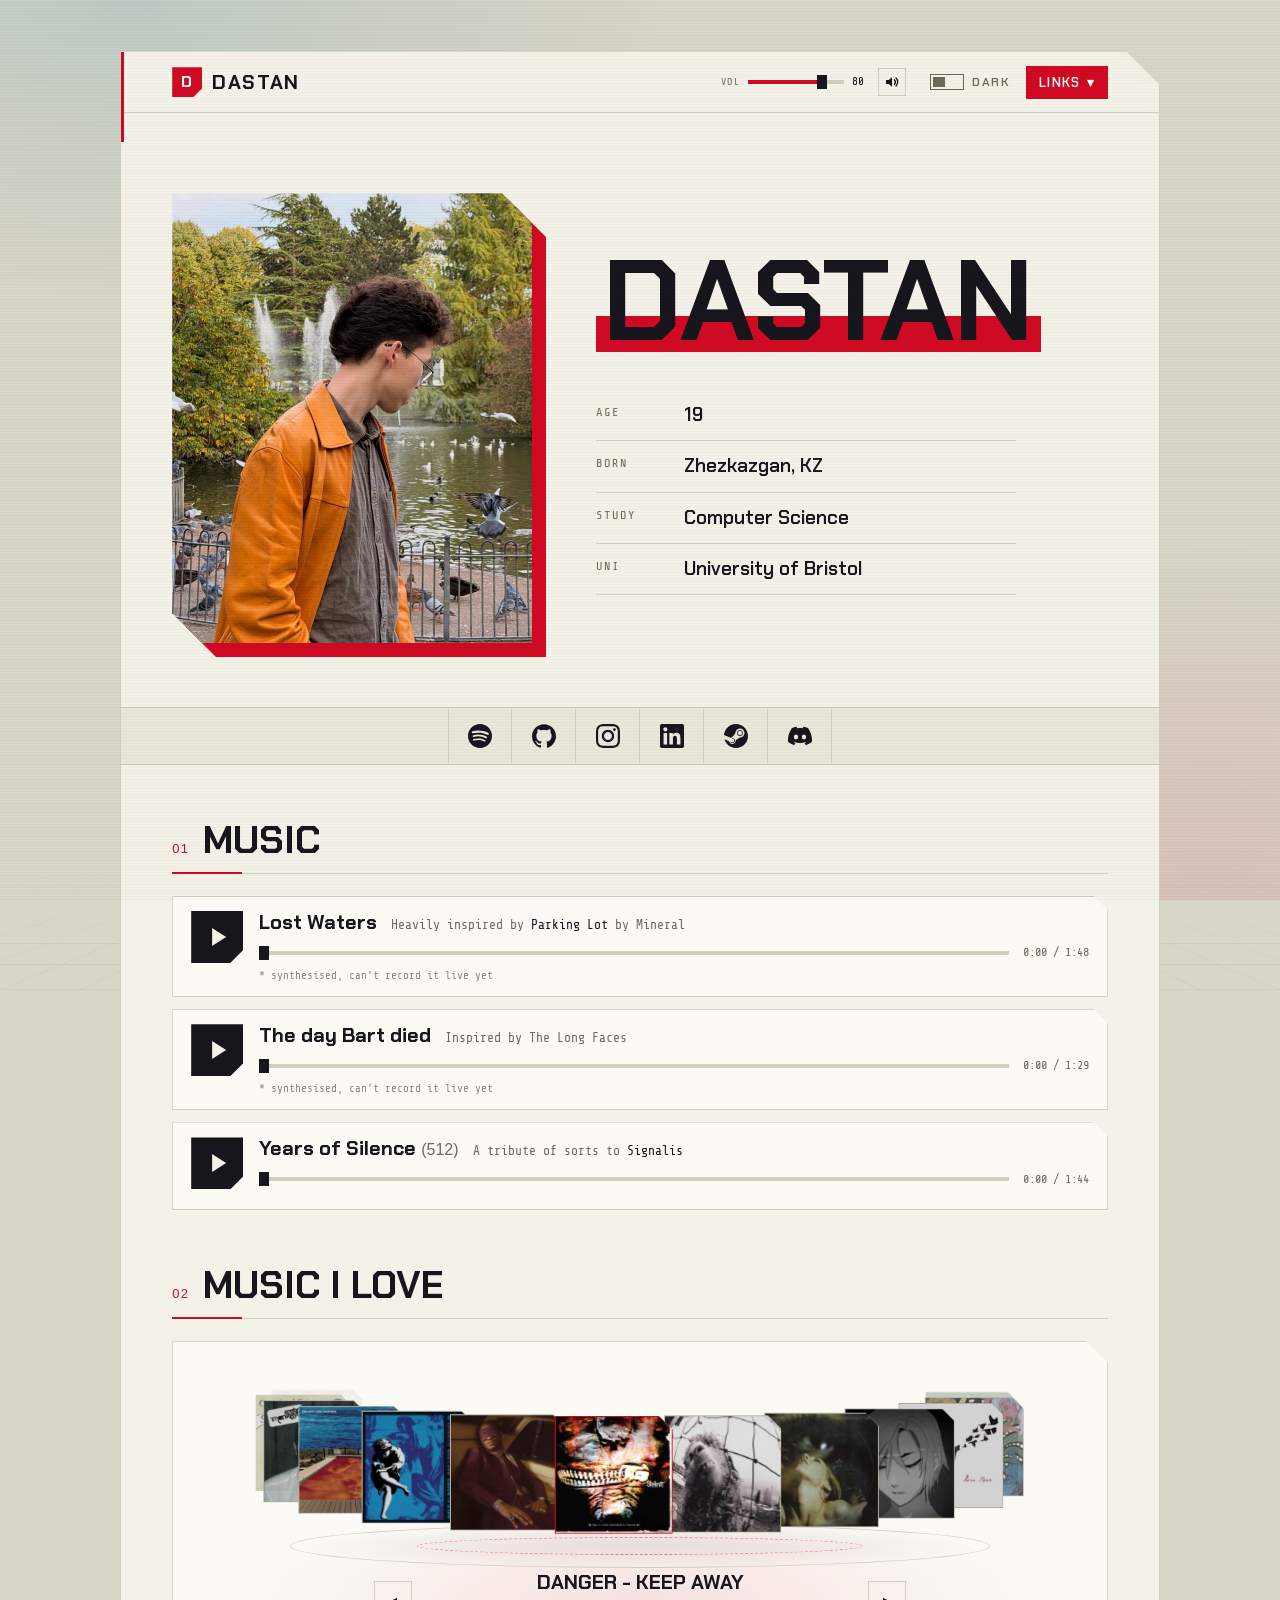
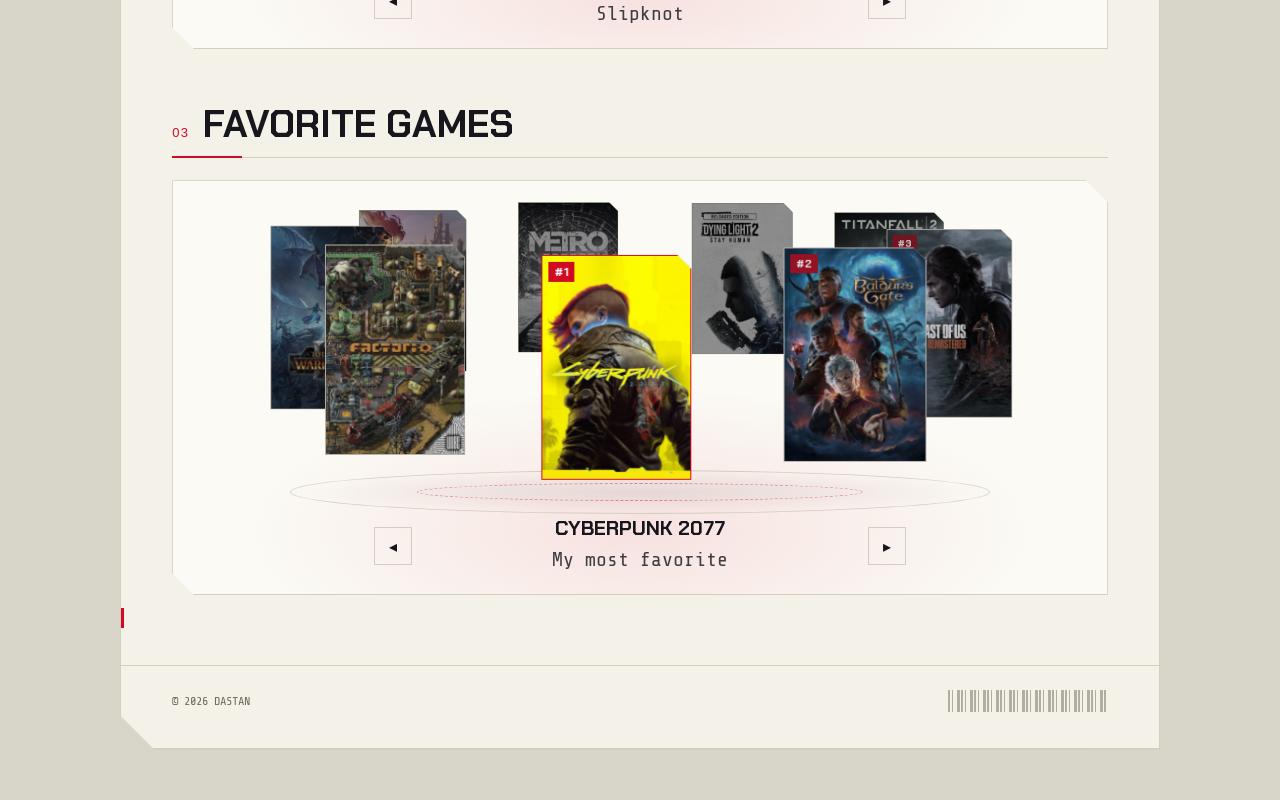
==== commit ae34e1e7: "Add link icon strip between info and music Co-Authored-By: Claude Opus 5.5 (1M context) <noreply@ant" ====
--- a/index.html
+++ b/index.html
@@ -58,6 +58,17 @@
         </dl>
       </div>
     </section>
+
+    <nav class="link-strip" aria-label="Links">
+      <div class="wrap">
+        <a href="https://open.spotify.com/user/yjyekawpxngnrf7my6mf9lamn?si=15f257f64db1434c" target="_blank" rel="noopener" aria-label="Spotify" title="Spotify" style="--brand:#1DB954"><svg viewBox="0 0 24 24" aria-hidden="true"><path d="M12 0C5.4 0 0 5.4 0 12s5.4 12 12 12 12-5.4 12-12S18.66 0 12 0zm5.521 17.34c-.24.359-.66.48-1.021.24-2.82-1.74-6.36-2.101-10.561-1.141-.418.122-.779-.179-.899-.539-.12-.421.18-.78.54-.9 4.56-1.021 8.52-.6 11.64 1.32.42.18.479.659.301 1.02zm1.44-3.3c-.301.42-.841.6-1.262.3-3.239-1.98-8.159-2.58-11.939-1.38-.479.12-1.02-.12-1.14-.6-.12-.48.12-1.021.6-1.141C9.6 9.9 15 10.561 18.72 12.84c.361.181.54.78.241 1.2zm.12-3.36C15.24 8.4 8.82 8.16 5.16 9.301c-.6.179-1.2-.181-1.38-.721-.18-.601.18-1.2.72-1.381 4.26-1.26 11.28-1.02 15.721 1.621.539.3.719 1.02.419 1.56-.299.421-1.02.599-1.559.3z"/></svg></a>
+        <a href="https://github.com/Dastanq44" target="_blank" rel="noopener" aria-label="GitHub" title="GitHub" style="--brand:#ffffff"><svg viewBox="0 0 24 24" aria-hidden="true"><path d="M12 .297c-6.63 0-12 5.373-12 12 0 5.303 3.438 9.8 8.205 11.385.6.113.82-.258.82-.577 0-.285-.01-1.04-.015-2.04-3.338.724-4.042-1.61-4.042-1.61C4.422 18.07 3.633 17.7 3.633 17.7c-1.087-.744.084-.729.084-.729 1.205.084 1.838 1.236 1.838 1.236 1.07 1.835 2.809 1.305 3.495.998.108-.776.417-1.305.76-1.605-2.665-.3-5.466-1.332-5.466-5.93 0-1.31.465-2.38 1.235-3.22-.135-.303-.54-1.523.105-3.176 0 0 1.005-.322 3.3 1.23.96-.267 1.98-.399 3-.405 1.02.006 2.04.138 3 .405 2.28-1.552 3.285-1.23 3.285-1.23.645 1.653.24 2.873.12 3.176.765.84 1.23 1.91 1.23 3.22 0 4.61-2.805 5.625-5.475 5.92.42.36.81 1.096.81 2.22 0 1.606-.015 2.896-.015 3.286 0 .315.21.69.825.57C20.565 22.092 24 17.592 24 12.297c0-6.627-5.373-12-12-12"/></svg></a>
+        <a href="https://www.instagram.com/dastanq44" target="_blank" rel="noopener" aria-label="Instagram" title="Instagram" style="--brand:#E4405F"><svg viewBox="0 0 24 24" aria-hidden="true"><path d="M12 0C8.74 0 8.333.015 7.053.072 5.775.132 4.905.333 4.14.63c-.789.306-1.459.717-2.126 1.384S.935 3.35.63 4.14C.333 4.905.131 5.775.072 7.053.012 8.333 0 8.74 0 12s.015 3.667.072 4.947c.06 1.277.261 2.148.558 2.913.306.788.717 1.459 1.384 2.126.667.666 1.336 1.079 2.126 1.384.766.296 1.636.499 2.913.558C8.333 23.988 8.74 24 12 24s3.667-.015 4.947-.072c1.277-.06 2.148-.262 2.913-.558.788-.306 1.459-.718 2.126-1.384.666-.667 1.079-1.335 1.384-2.126.296-.765.499-1.636.558-2.913.06-1.28.072-1.687.072-4.947s-.015-3.667-.072-4.947c-.06-1.277-.262-2.149-.558-2.913-.306-.789-.718-1.459-1.384-2.126C21.319 1.347 20.651.935 19.86.63c-.765-.297-1.636-.499-2.913-.558C15.667.012 15.26 0 12 0zm0 2.16c3.203 0 3.585.016 4.85.071 1.17.055 1.805.249 2.227.415.562.217.96.477 1.382.896.419.42.679.819.896 1.381.164.422.36 1.057.413 2.227.057 1.266.07 1.646.07 4.85s-.015 3.585-.074 4.85c-.061 1.17-.256 1.805-.421 2.227-.224.562-.479.96-.899 1.382-.419.419-.824.679-1.38.896-.42.164-1.065.36-2.235.413-1.274.057-1.649.07-4.859.07-3.211 0-3.586-.015-4.859-.074-1.171-.061-1.816-.256-2.236-.421-.569-.224-.96-.479-1.379-.899-.421-.419-.69-.824-.9-1.38-.165-.42-.359-1.065-.42-2.235-.045-1.26-.061-1.649-.061-4.844 0-3.196.016-3.586.061-4.861.061-1.17.255-1.814.42-2.234.21-.57.479-.96.9-1.381.419-.419.81-.689 1.379-.898.42-.166 1.051-.361 2.221-.421 1.275-.045 1.65-.06 4.859-.06l.045.03zm0 3.678c-3.405 0-6.162 2.76-6.162 6.162 0 3.405 2.76 6.162 6.162 6.162 3.405 0 6.162-2.76 6.162-6.162 0-3.405-2.76-6.162-6.162-6.162zM12 16c-2.21 0-4-1.79-4-4s1.79-4 4-4 4 1.79 4 4-1.79 4-4 4zm7.846-10.405c0 .795-.646 1.44-1.44 1.44-.795 0-1.44-.646-1.44-1.44 0-.794.646-1.439 1.44-1.439.793-.001 1.44.645 1.44 1.439z"/></svg></a>
+        <a href="https://www.linkedin.com/in/dastan-uldanov-916620246" target="_blank" rel="noopener" aria-label="LinkedIn" title="LinkedIn" style="--brand:#0A66C2"><svg viewBox="0 0 24 24" aria-hidden="true"><path d="M20.447 20.452h-3.554v-5.569c0-1.328-.027-3.037-1.852-3.037-1.853 0-2.136 1.445-2.136 2.939v5.667H9.351V9h3.414v1.561h.046c.477-.9 1.637-1.85 3.37-1.85 3.601 0 4.267 2.37 4.267 5.455v6.286zM5.337 7.433c-1.144 0-2.063-.926-2.063-2.065 0-1.138.92-2.063 2.063-2.063 1.14 0 2.064.925 2.064 2.063 0 1.139-.925 2.065-2.064 2.065zm1.782 13.019H3.555V9h3.564v11.452zM22.225 0H1.771C.792 0 0 .774 0 1.729v20.542C0 23.227.792 24 1.771 24h20.451C23.2 24 24 23.227 24 22.271V1.729C24 .774 23.2 0 22.222 0h.003z"/></svg></a>
+        <a href="https://steamcommunity.com/id/ceized/" target="_blank" rel="noopener" aria-label="Steam" title="Steam" style="--brand:#66c0f4"><svg viewBox="0 0 24 24" aria-hidden="true"><path d="M11.979 0C5.678 0 .511 4.86.022 11.037l6.432 2.658c.545-.371 1.203-.59 1.912-.59.063 0 .125.004.188.006l2.861-4.142V8.91c0-2.495 2.028-4.524 4.524-4.524 2.494 0 4.524 2.031 4.524 4.527s-2.03 4.525-4.524 4.525h-.105l-4.076 2.911c0 .052.004.105.004.159 0 1.875-1.515 3.396-3.39 3.396-1.635 0-3.016-1.173-3.331-2.727L.436 15.27C1.862 20.307 6.486 24 11.979 24c6.627 0 11.999-5.373 11.999-12S18.605 0 11.979 0zM7.54 18.21l-1.473-.61c.262.543.714.999 1.314 1.25 1.297.539 2.793-.076 3.332-1.375.263-.63.264-1.319.005-1.949s-.75-1.121-1.377-1.383c-.624-.26-1.29-.249-1.878-.03l1.523.63c.956.4 1.409 1.5 1.009 2.455-.397.957-1.497 1.41-2.454 1.012H7.54zm11.415-9.303c0-1.662-1.353-3.015-3.015-3.015-1.665 0-3.015 1.353-3.015 3.015 0 1.665 1.35 3.015 3.015 3.015 1.663 0 3.015-1.35 3.015-3.015zm-5.273-.005c0-1.252 1.013-2.266 2.265-2.266 1.249 0 2.266 1.014 2.266 2.266 0 1.251-1.017 2.265-2.266 2.265-1.253 0-2.265-1.014-2.265-2.265z"/></svg></a>
+        <a href="https://discord.com/users/594103372408160286" target="_blank" rel="noopener" aria-label="Discord" title="Discord" style="--brand:#5865F2"><svg viewBox="0 0 24 24" aria-hidden="true"><path d="M20.317 4.3698a19.7913 19.7913 0 00-4.8851-1.5152.0741.0741 0 00-.0785.0371c-.211.3753-.4447.8648-.6083 1.2495-1.8447-.2762-3.68-.2762-5.4868 0-.1636-.3933-.4058-.8742-.6177-1.2495a.077.077 0 00-.0785-.037 19.7363 19.7363 0 00-4.8852 1.515.0699.0699 0 00-.0321.0277C.5334 9.0458-.319 13.5799.0992 18.0578a.0824.0824 0 00.0312.0561c2.0528 1.5076 4.0413 2.4228 5.9929 3.0294a.0777.0777 0 00.0842-.0276c.4616-.6304.8731-1.2952 1.226-1.9942a.076.076 0 00-.0416-.1057c-.6528-.2476-1.2743-.5495-1.8722-.8923a.077.077 0 01-.0076-.1277c.1258-.0943.2517-.1923.3718-.2914a.0743.0743 0 01.0776-.0105c3.9278 1.7933 8.18 1.7933 12.0614 0a.0739.0739 0 01.0785.0095c.1202.099.246.1981.3728.2924a.077.077 0 01-.0066.1276 12.2986 12.2986 0 01-1.873.8914.0766.0766 0 00-.0407.1067c.3604.698.7719 1.3628 1.225 1.9932a.076.076 0 00.0842.0286c1.961-.6067 3.9495-1.5219 6.0023-3.0294a.077.077 0 00.0313-.0552c.5004-5.177-.8382-9.6739-3.5485-13.6604a.061.061 0 00-.0312-.0286zM8.02 15.3312c-1.1825 0-2.1569-1.0857-2.1569-2.419 0-1.3332.9555-2.4189 2.157-2.4189 1.2108 0 2.1757 1.0952 2.1568 2.419 0 1.3332-.9555 2.4189-2.1569 2.4189zm7.9748 0c-1.1825 0-2.1569-1.0857-2.1569-2.419 0-1.3332.9554-2.4189 2.1569-2.4189 1.2108 0 2.1757 1.0952 2.1568 2.419 0 1.3332-.946 2.4189-2.1568 2.4189Z"/></svg></a>
+      </div>
+    </nav>
 
     <section class="music wrap" id="music" aria-labelledby="music-h">
       <div class="sec-head"><span class="num">01</span><h2 id="music-h">Music</h2></div>
--- a/css/style.css
+++ b/css/style.css
@@ -14,6 +14,8 @@
   --text: #16161c;
   --muted: #6d6a5c;
   --yellow: #fcee0a;
+  --hi: var(--red);        /* highlight: red in light, yellow in dark */
+  --on-hi: #fff;
   --cyan: #00808f;
   --red: #d10a24;
   --accent: var(--red);
@@ -41,6 +43,8 @@
   --red: #ff2a3d;
   --accent: var(--cyan);
   --name: var(--yellow);
+  --hi: var(--yellow);
+  --on-hi: #000;
   --shadow: 0 30px 80px rgba(0, 0, 0, .7);
   --scan: rgba(255, 255, 255, .025);
   color-scheme: dark;
@@ -92,7 +96,7 @@
 p { margin: 0; }
 
 .wrap { padding: 0 var(--gutter); }
-.skip { position: absolute; left: -999px; top: 8px; background: var(--yellow); color: #000; padding: 6px 12px; z-index: 200; }
+.skip { position: absolute; left: -999px; top: 8px; background: var(--hi); color: var(--on-hi); padding: 6px 12px; z-index: 200; }
 .skip:focus { left: 8px; }
 
 /* ---------- the centered box ---------- */
@@ -108,7 +112,7 @@
 }
 .frame::before {
   content: ""; position: absolute; left: 0; top: 0; bottom: 0; width: 3px; z-index: 60;
-  background: linear-gradient(var(--yellow) 0 90px, transparent 90px calc(100% - 140px), var(--yellow) calc(100% - 140px) calc(100% - 120px), transparent 0);
+  background: linear-gradient(var(--hi) 0 90px, transparent 90px calc(100% - 140px), var(--hi) calc(100% - 140px) calc(100% - 120px), transparent 0);
 }
 @media (max-width: 700px) {
   body { padding: 0; }
@@ -130,7 +134,7 @@
 .logo:hover { text-decoration: none; }
 .logo b {
   display: inline-grid; place-items: center; width: 30px; height: 30px;
-  background: var(--yellow); color: #000; font-size: 16px;
+  background: var(--hi); color: var(--on-hi); font-size: 16px;
   clip-path: polygon(0 0, 100% 0, 100% 70%, 70% 100%, 0 100%);
 }
 
@@ -148,25 +152,25 @@
   position: absolute; top: 2px; left: 2px; width: 12px; height: 10px; background: currentColor;
   transition: transform .2s;
 }
-:root[data-theme="dark"] .theme-toggle { color: var(--yellow); }
+:root[data-theme="dark"] .theme-toggle { color: var(--hi); }
 :root[data-theme="dark"] .theme-toggle .sw i { transform: translateX(16px); }
 
 /* links drop-down */
 .links-dd { position: relative; }
 .links-toggle {
   font: 600 13px var(--f-display); letter-spacing: .1em; text-transform: uppercase;
-  background: var(--yellow); color: #000; border: 1px solid #000;
+  background: var(--hi); color: var(--on-hi); border: 1px solid var(--hi);
   padding: 7px 12px; cursor: pointer; display: flex; align-items: center; gap: 6px;
 }
-:root[data-theme="dark"] .links-toggle { background: transparent; color: var(--yellow); border-color: color-mix(in srgb, var(--yellow) 50%, transparent); }
-.links-toggle:hover, .links-toggle[aria-expanded="true"] { background: #000; color: var(--yellow); }
-:root[data-theme="dark"] .links-toggle:hover, :root[data-theme="dark"] .links-toggle[aria-expanded="true"] { background: var(--yellow); color: #000; }
+:root[data-theme="dark"] .links-toggle { background: transparent; color: var(--hi); border-color: color-mix(in srgb, var(--hi) 50%, transparent); }
+.links-toggle:hover, .links-toggle[aria-expanded="true"] { background: #000; color: var(--hi); }
+:root[data-theme="dark"] .links-toggle:hover, :root[data-theme="dark"] .links-toggle[aria-expanded="true"] { background: var(--hi); color: var(--on-hi); }
 .links-toggle .chev { transition: transform .2s; display: inline-block; }
 .links-toggle[aria-expanded="true"] .chev { transform: rotate(180deg); }
 .links-panel {
   position: absolute; right: 0; top: calc(100% + 10px);
   display: grid; grid-template-columns: repeat(3, 48px); gap: 8px; padding: 10px;
-  background: var(--panel); border: 1px solid var(--line); border-top: 2px solid var(--yellow);
+  background: var(--panel); border: 1px solid var(--line); border-top: 2px solid var(--hi);
   box-shadow: 0 16px 40px rgba(0, 0, 0, .2);
   animation: drop .18s ease-out;
 }
@@ -197,15 +201,15 @@
 }
 .photo::before {
   content: ""; position: absolute; inset: 14px -14px -14px 14px; z-index: -1;
-  background: var(--yellow);
+  background: var(--hi);
   clip-path: polygon(0 0, calc(100% - 30px) 0, 100% 30px, 100% 100%, 30px 100%, 0 calc(100% - 30px));
 }
-:root[data-theme="dark"] .photo::before { background: none; border: 1px solid var(--yellow); }
+:root[data-theme="dark"] .photo::before { background: none; border: 1px solid var(--hi); }
 
 .info h1 { font-size: clamp(56px, 9vw, 116px); text-transform: uppercase; color: var(--name); }
 /* yellow marker stripe under the name in light mode */
 .info h1 .glitch {
-  background: linear-gradient(transparent 62%, var(--yellow) 62% 92%, transparent 92%);
+  background: linear-gradient(transparent 62%, var(--hi) 62% 92%, transparent 92%);
   padding: 0 .06em;
 }
 :root[data-theme="dark"] .info h1 .glitch { background: none; padding: 0; }
@@ -325,7 +329,7 @@
   clip-path: polygon(0 0, calc(100% - 14px) 0, 100% 14px, 100% 100%, 0 100%);
 }
 .item.is-front .cover { border-color: var(--accent); box-shadow: 0 14px 30px rgba(0,0,0,.25); }
-.item img { position: absolute; inset: 0; width: 100%; height: 100%; object-fit: cover; object-position: 50% 22%; z-index: 1; }
+.item img { position: absolute; inset: 0; width: 100%; height: 100%; object-fit: cover; z-index: 1; }
 .item img.is-broken { display: none; }
 .item .ph {           /* shown only if the cover can't load */
   position: absolute; inset: 0; display: grid; place-items: center; padding: 14px; text-align: center;
@@ -334,7 +338,7 @@
 }
 .item .rank {
   position: absolute; top: 6px; left: 6px; z-index: 2;
-  background: var(--yellow); color: #000; font: 700 12px var(--f-display); padding: 2px 6px;
+  background: var(--hi); color: var(--on-hi); font: 700 12px var(--f-display); padding: 2px 6px;
 }
 .item .name {
   display: block; margin-top: 8px; text-align: center; font: 600 13px/1.2 var(--f-display);
@@ -398,3 +402,36 @@
 .taste .item { opacity: clamp(0, calc((var(--d, 1) - .45) * 3.2), 1); }
 .taste .item.is-front { opacity: 1; }
 @media (max-width: 640px) { .taste .item:not(.is-front) .name { visibility: hidden; } }
+
+/* games use full Steam library covers (2:3 portrait) */
+.games .stand-box { --card: 150px; --r: 380px; }
+.games .item .cover { aspect-ratio: 2 / 3; }
+.games .stand { height: calc(var(--card) * 1.5 + 150px); }
+@media (max-width: 640px) { .games .stand-box { --card: 92px; --r: 175px; } }
+
+/* names under each cover are hidden; the plate below shows the front one */
+.item .name { display: none; }
+.stand { height: calc(var(--card) + 74px); }
+.games .stand { height: calc(var(--card) * 1.5 + 74px); }
+.base { height: 44px; bottom: 0; }
+.plate { margin-top: 2px; }
+/* turntable sits behind the covers */
+.base { z-index: 0; }
+.ring { z-index: 1; }
+/* description / artist under the stand: larger and higher contrast */
+.plate .now span { display: block; margin-top: 4px; font-size: 16px; color: color-mix(in srgb, var(--text) 82%, var(--bg)); }
+.plate .now { width: 420px; }
+.plate .now span { font-size: 20px; }
+@media (max-width: 640px) { .plate .now span { font-size: 17px; } }
+
+/* ---------- link strip (between info and music) ---------- */
+.link-strip { border-block: 1px solid var(--line); background: var(--bg-2); margin-bottom: 48px; }
+.link-strip .wrap { display: flex; justify-content: center; }
+.link-strip a {
+  display: grid; place-items: center; width: 64px; height: 56px; color: var(--text);
+  border-right: 1px solid var(--line); transition: color .15s, background-color .15s;
+}
+.link-strip a:first-child { border-left: 1px solid var(--line); }
+.link-strip a:hover { color: var(--brand); background: var(--panel); text-decoration: none; }
+.link-strip svg { width: 24px; height: 24px; fill: currentColor; }
+@media (max-width: 420px) { .link-strip a { width: 52px; } }
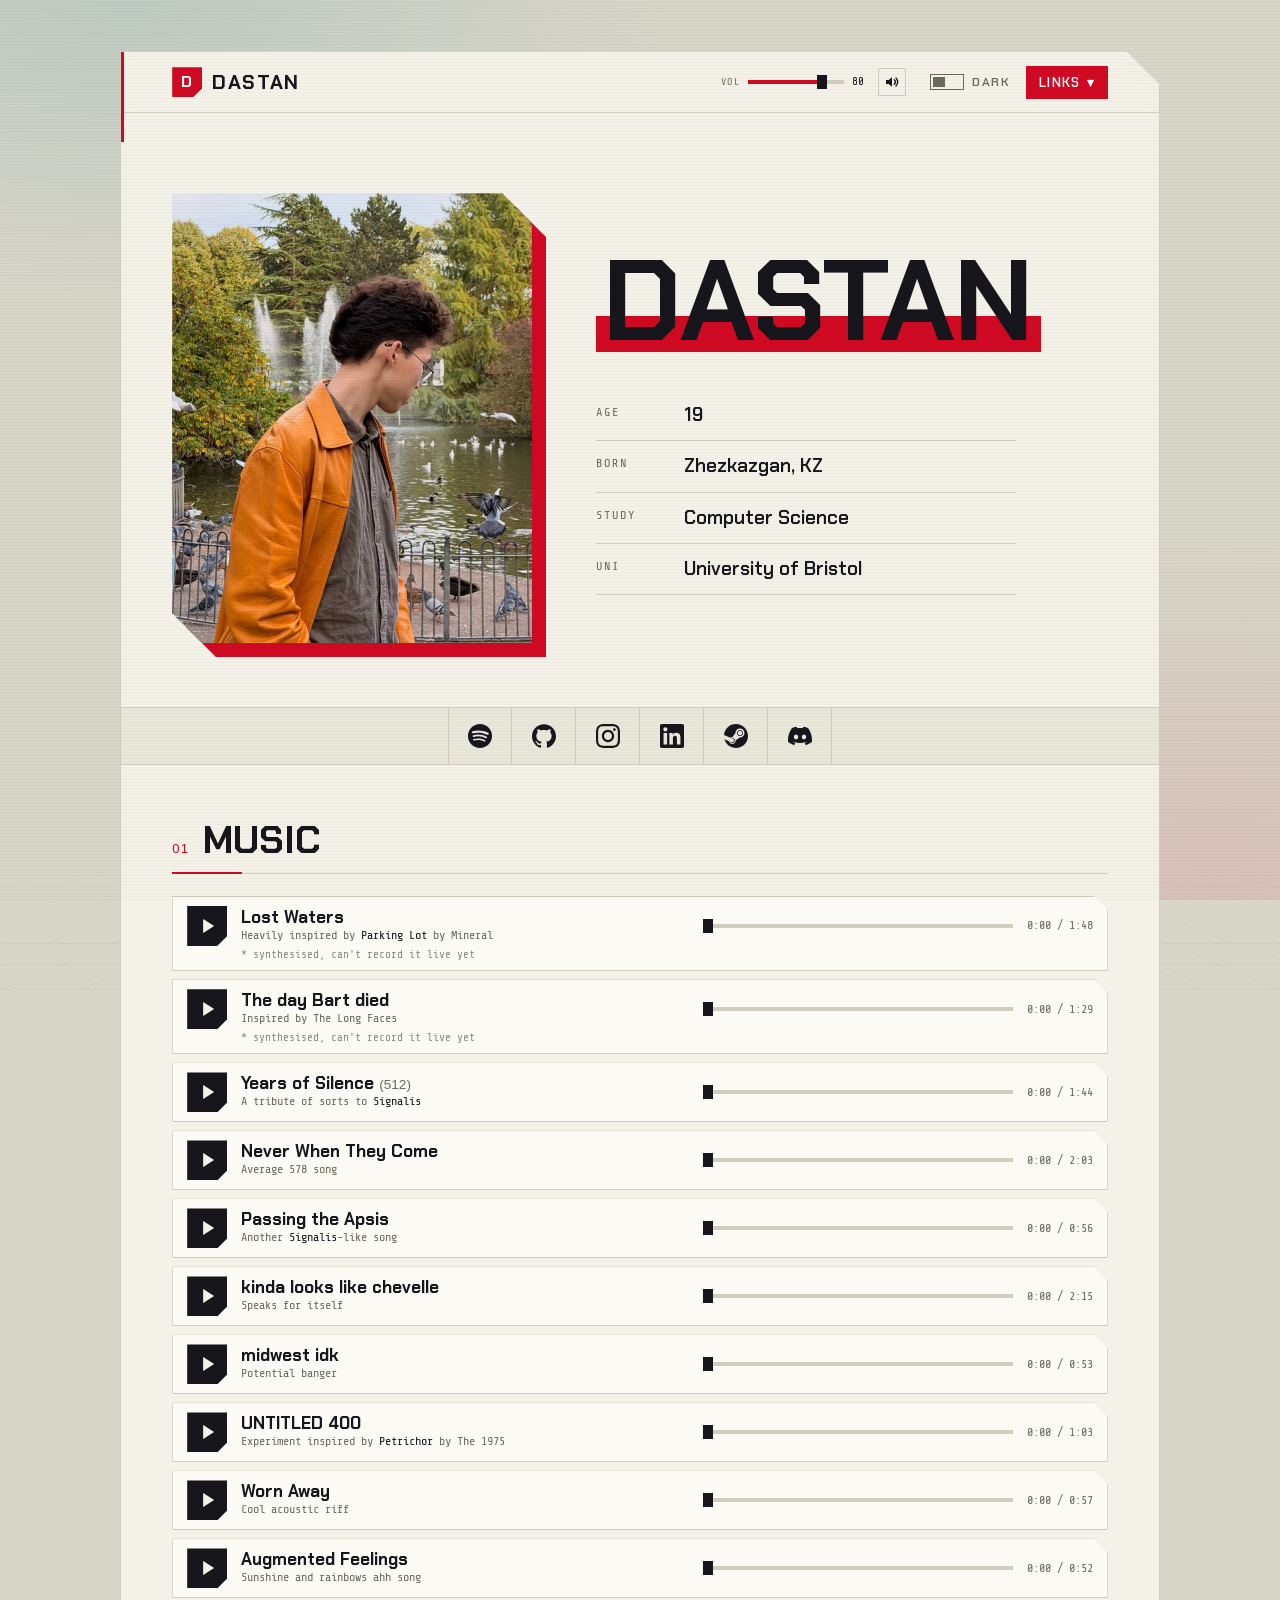
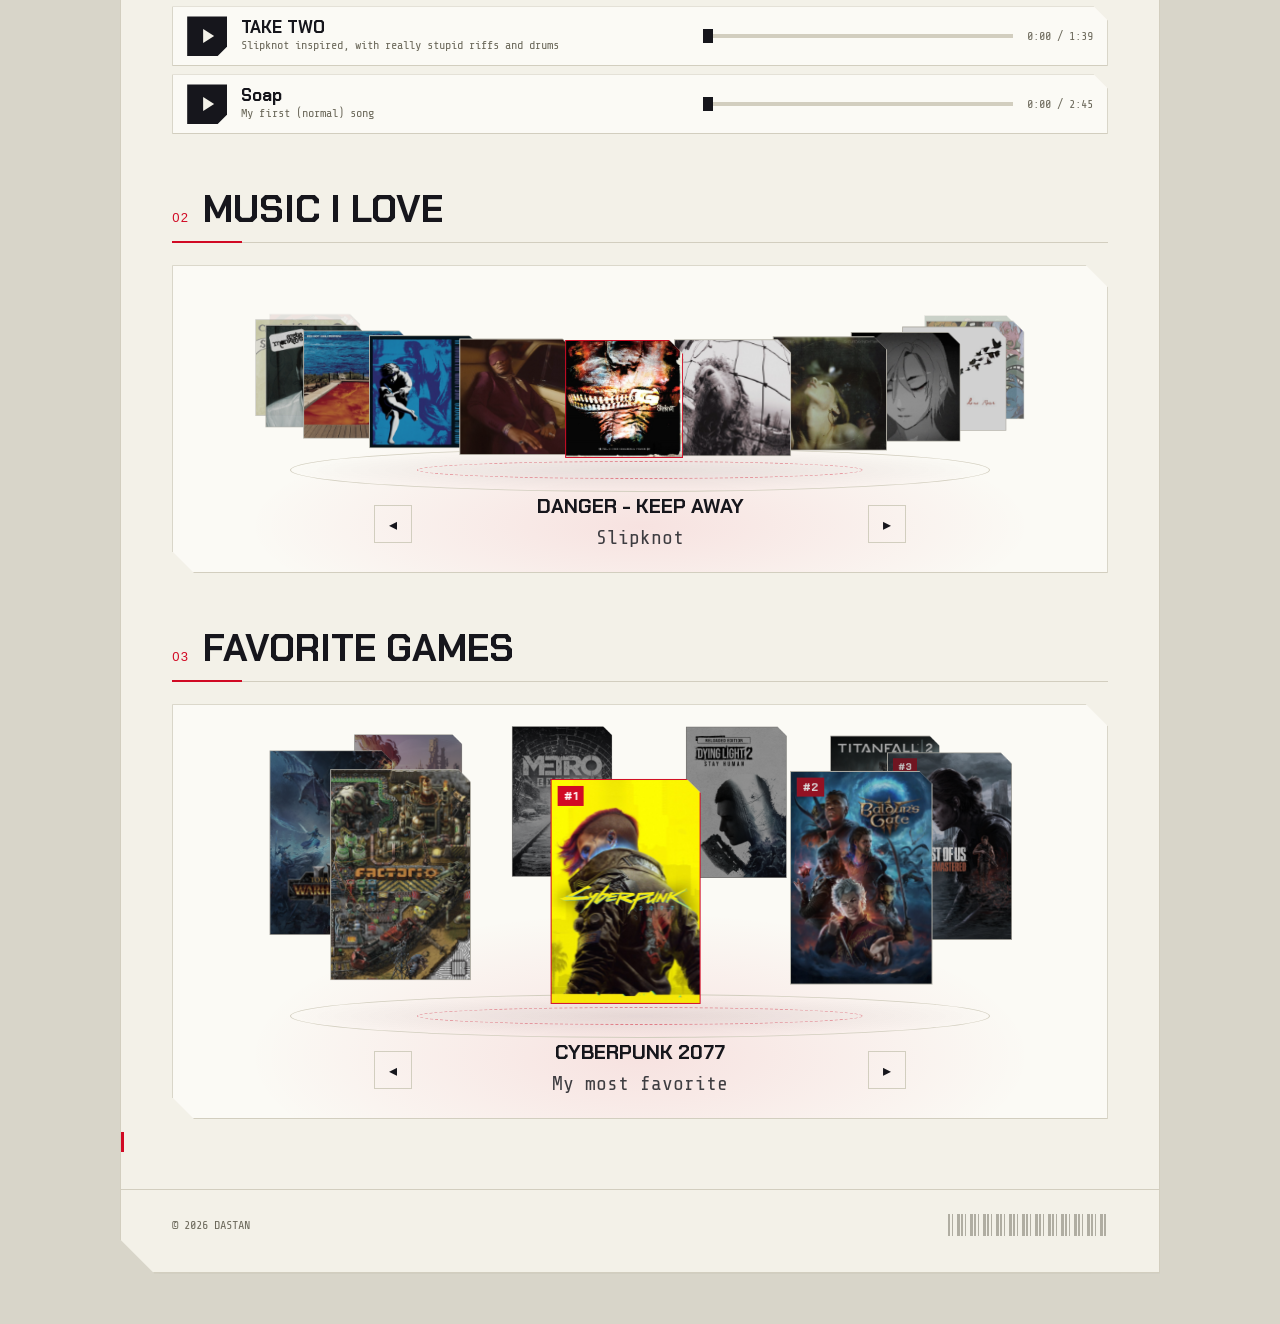
==== commit abce172c: "Add nine more tracks and compact the players Co-Authored-By: Claude Opus 5.5 (1M context) <noreply@a" ====
--- a/index.html
+++ b/index.html
@@ -98,6 +98,78 @@
             <p>A tribute of sorts to <em>Signalis</em></p>
           </div>
           <div class="bar"><input type="range" min="0" max="1000" value="0" step="1" aria-label="Seek Years of Silence"><span class="time"><span class="cur">0:00</span> / 1:44</span></div>
+        </li>
+        <li class="player" data-src="assets/music/never-when-they-come.mp3">
+          <button class="play" type="button" aria-label="Play Never When They Come"></button>
+          <div class="meta">
+            <h3>Never When They Come</h3>
+            <p>Average 578 song</p>
+          </div>
+          <div class="bar"><input type="range" min="0" max="1000" value="0" step="1" aria-label="Seek Never When They Come"><span class="time"><span class="cur">0:00</span> / 2:03</span></div>
+        </li>
+        <li class="player" data-src="assets/music/passing-the-apsis.mp3">
+          <button class="play" type="button" aria-label="Play Passing the Apsis"></button>
+          <div class="meta">
+            <h3>Passing the Apsis</h3>
+            <p>Another <em>Signalis</em>-like song</p>
+          </div>
+          <div class="bar"><input type="range" min="0" max="1000" value="0" step="1" aria-label="Seek Passing the Apsis"><span class="time"><span class="cur">0:00</span> / 0:56</span></div>
+        </li>
+        <li class="player" data-src="assets/music/kinda-looks-like-chevelle.mp3">
+          <button class="play" type="button" aria-label="Play kinda looks like chevelle"></button>
+          <div class="meta">
+            <h3>kinda looks like chevelle</h3>
+            <p>Speaks for itself</p>
+          </div>
+          <div class="bar"><input type="range" min="0" max="1000" value="0" step="1" aria-label="Seek kinda looks like chevelle"><span class="time"><span class="cur">0:00</span> / 2:15</span></div>
+        </li>
+        <li class="player" data-src="assets/music/midwest-idk.mp3">
+          <button class="play" type="button" aria-label="Play midwest idk"></button>
+          <div class="meta">
+            <h3>midwest idk</h3>
+            <p>Potential banger</p>
+          </div>
+          <div class="bar"><input type="range" min="0" max="1000" value="0" step="1" aria-label="Seek midwest idk"><span class="time"><span class="cur">0:00</span> / 0:53</span></div>
+        </li>
+        <li class="player" data-src="assets/music/untitled-400.mp3">
+          <button class="play" type="button" aria-label="Play UNTITLED 400"></button>
+          <div class="meta">
+            <h3>UNTITLED 400</h3>
+            <p>Experiment inspired by <em>Petrichor</em> by The 1975</p>
+          </div>
+          <div class="bar"><input type="range" min="0" max="1000" value="0" step="1" aria-label="Seek UNTITLED 400"><span class="time"><span class="cur">0:00</span> / 1:03</span></div>
+        </li>
+        <li class="player" data-src="assets/music/worn-away.mp3">
+          <button class="play" type="button" aria-label="Play Worn Away"></button>
+          <div class="meta">
+            <h3>Worn Away</h3>
+            <p>Cool acoustic riff</p>
+          </div>
+          <div class="bar"><input type="range" min="0" max="1000" value="0" step="1" aria-label="Seek Worn Away"><span class="time"><span class="cur">0:00</span> / 0:57</span></div>
+        </li>
+        <li class="player" data-src="assets/music/augmented-feelings.mp3">
+          <button class="play" type="button" aria-label="Play Augmented Feelings"></button>
+          <div class="meta">
+            <h3>Augmented Feelings</h3>
+            <p>Sunshine and rainbows ahh song</p>
+          </div>
+          <div class="bar"><input type="range" min="0" max="1000" value="0" step="1" aria-label="Seek Augmented Feelings"><span class="time"><span class="cur">0:00</span> / 0:52</span></div>
+        </li>
+        <li class="player" data-src="assets/music/take-two.mp3">
+          <button class="play" type="button" aria-label="Play TAKE TWO"></button>
+          <div class="meta">
+            <h3>TAKE TWO</h3>
+            <p>Slipknot inspired, with really stupid riffs and drums</p>
+          </div>
+          <div class="bar"><input type="range" min="0" max="1000" value="0" step="1" aria-label="Seek TAKE TWO"><span class="time"><span class="cur">0:00</span> / 1:39</span></div>
+        </li>
+        <li class="player" data-src="assets/music/soap.mp3">
+          <button class="play" type="button" aria-label="Play Soap"></button>
+          <div class="meta">
+            <h3>Soap</h3>
+            <p>My first (normal) song</p>
+          </div>
+          <div class="bar"><input type="range" min="0" max="1000" value="0" step="1" aria-label="Seek Soap"><span class="time"><span class="cur">0:00</span> / 2:45</span></div>
         </li>
       </ol>
     </section>
--- a/css/style.css
+++ b/css/style.css
@@ -435,3 +435,21 @@
 .link-strip a:hover { color: var(--brand); background: var(--panel); text-decoration: none; }
 .link-strip svg { width: 24px; height: 24px; fill: currentColor; }
 @media (max-width: 420px) { .link-strip a { width: 52px; } }
+
+/* compact track rows (12 tracks) */
+.players { gap: 8px; }
+.player {
+  grid-template-columns: 40px minmax(0, 1.15fr) minmax(170px, 1fr);
+  grid-template-areas: "btn meta bar" ". note .";
+  column-gap: 14px; row-gap: 0; padding: 9px 14px;
+}
+.player .play { width: 40px; height: 40px; }
+.player .play::before { border-left-width: 11px; border-top-width: 7px; border-bottom-width: 7px; }
+.player.is-playing .play::before { width: 12px; height: 13px; background: linear-gradient(90deg, currentColor 0 4px, transparent 4px 8px, currentColor 8px); }
+.player .meta { flex-direction: column; align-items: flex-start; gap: 0; min-width: 0; }
+.player h3 { font-size: 17px; }
+.player .meta p { font-size: 12px; line-height: 1.35; }
+.player .note { margin-top: 2px; }
+@media (max-width: 640px) {
+  .player { grid-template-columns: 40px 1fr; grid-template-areas: "btn meta" "btn bar" ". note"; row-gap: 4px; }
+}
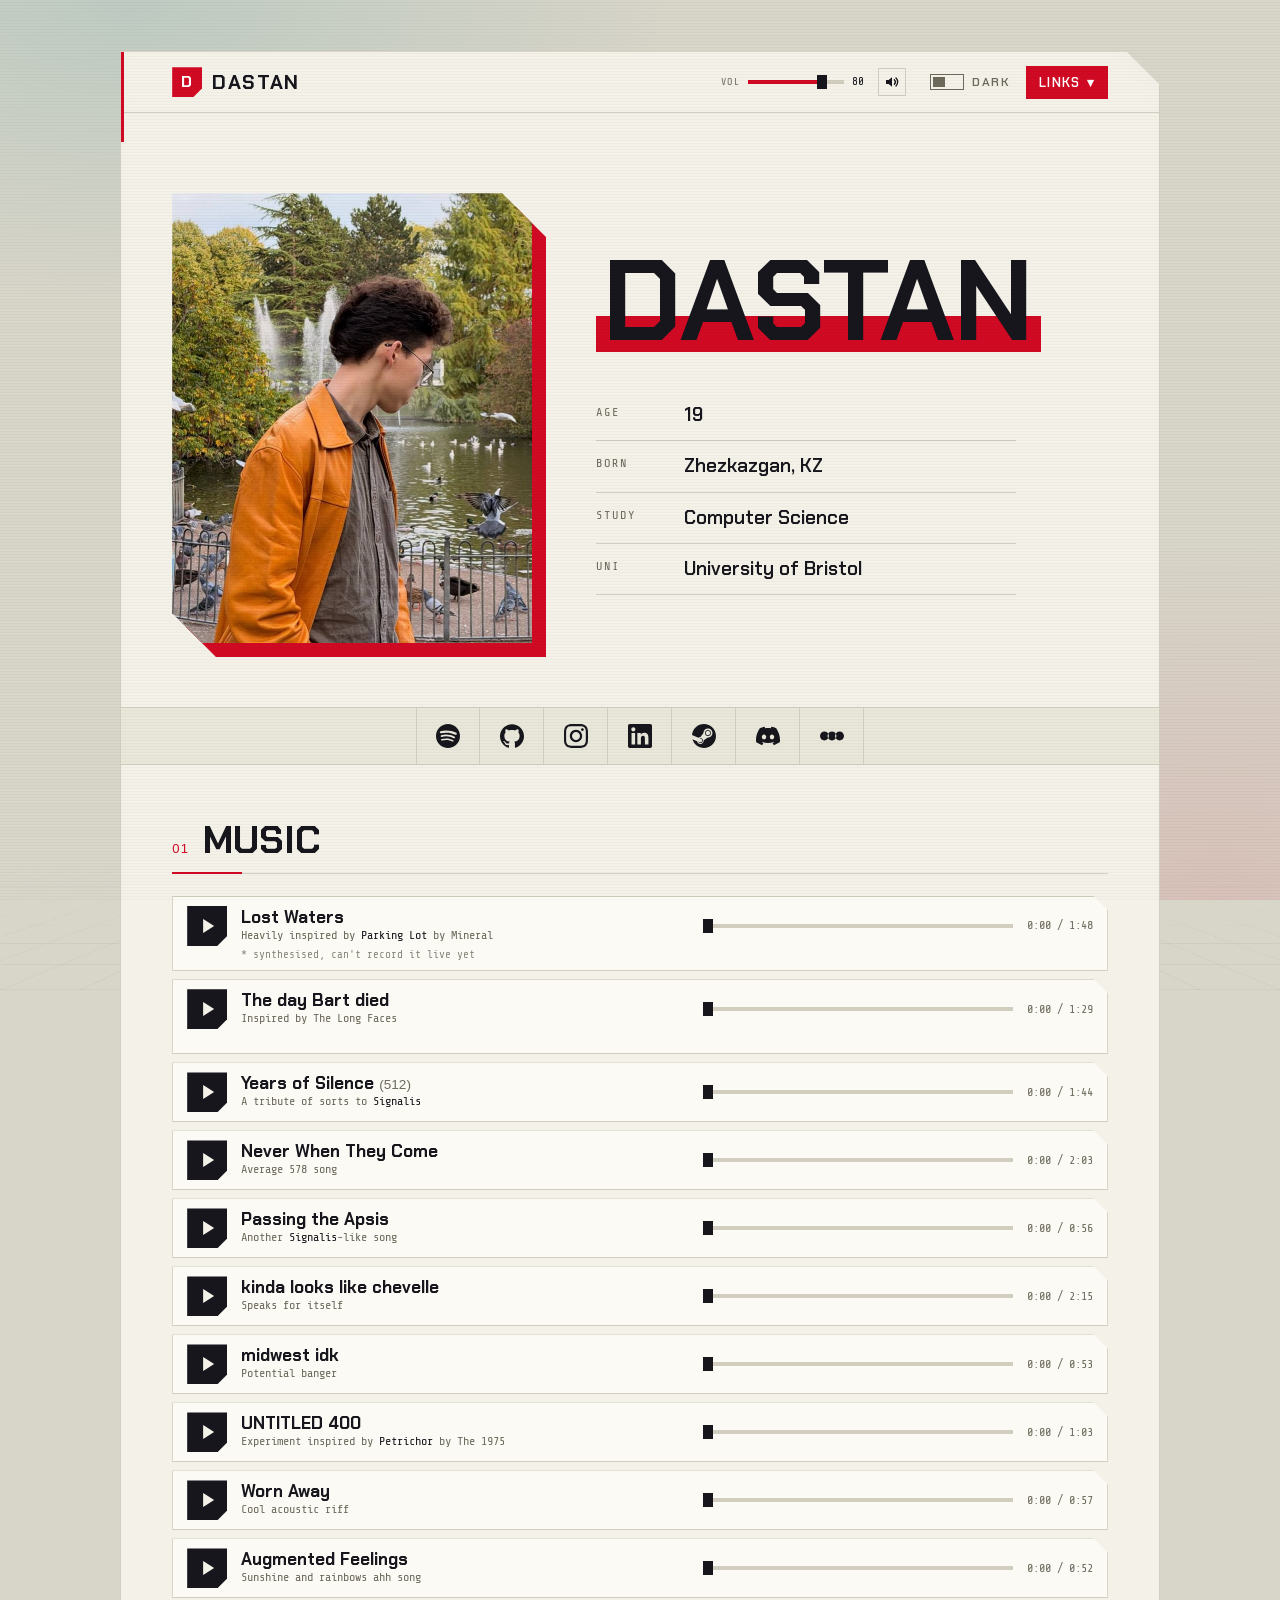
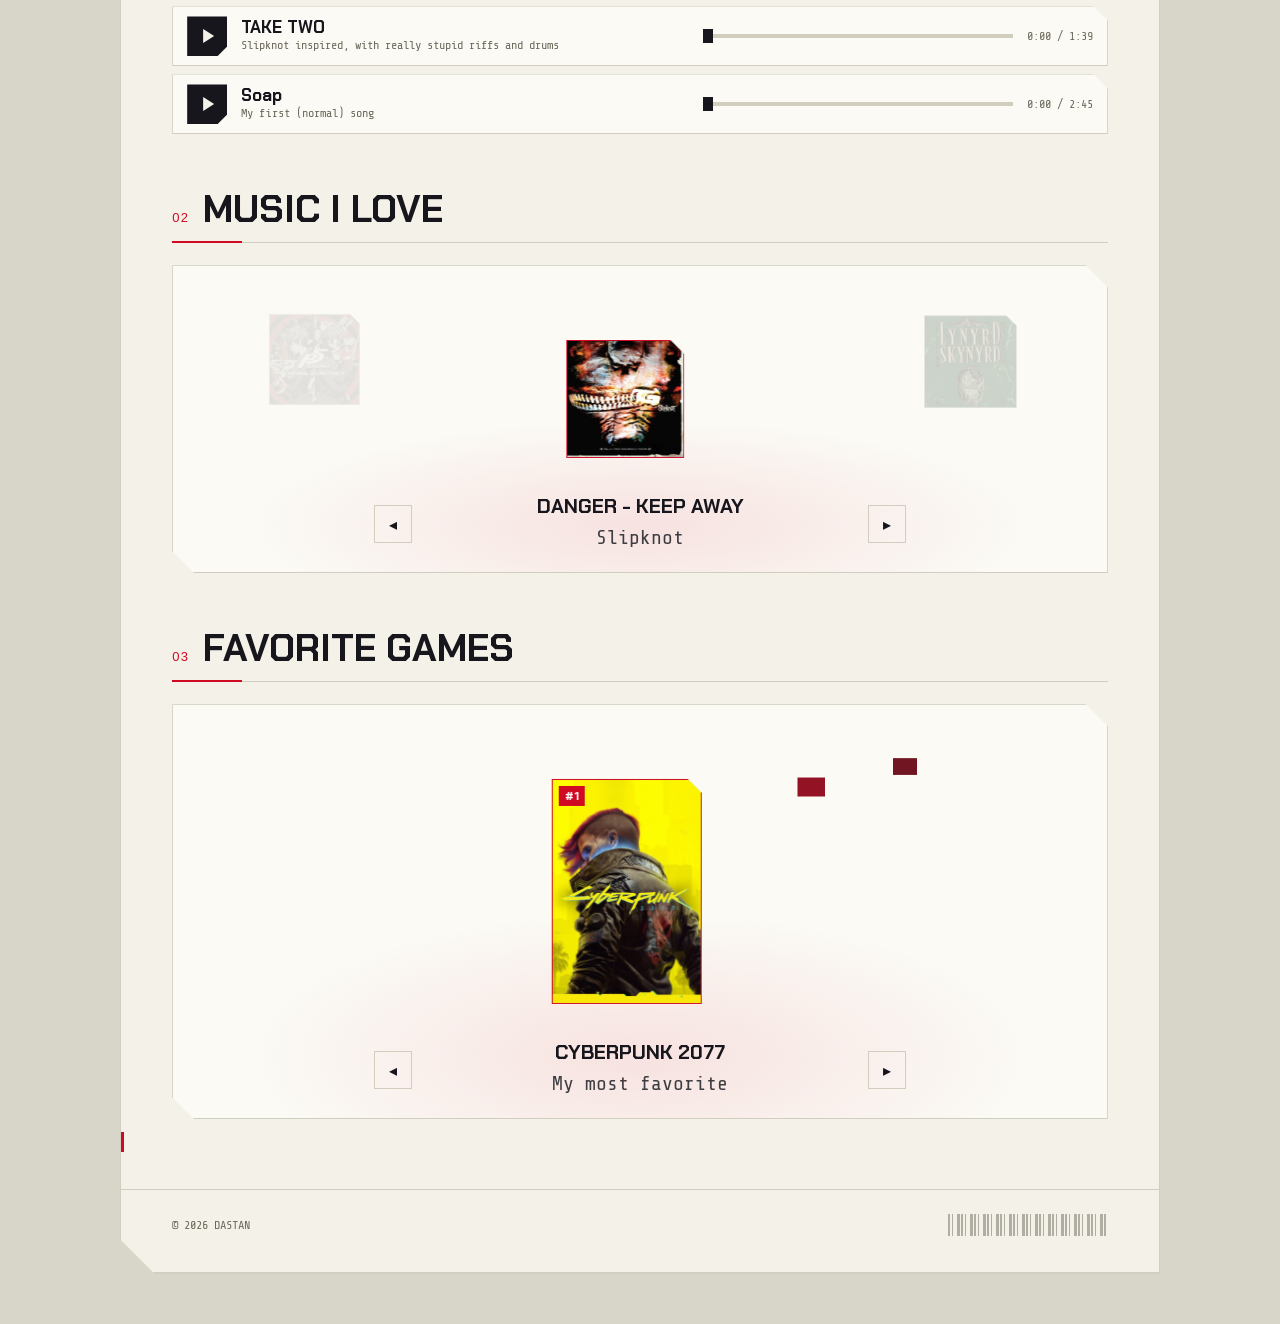
==== commit 7518de12: "Add Letterboxd link Co-Authored-By: Claude Opus 5.5 (1M context) <noreply@anthropic.com> Claude-Sess" ====
--- a/index.html
+++ b/index.html
@@ -38,6 +38,7 @@
           <a href="https://www.linkedin.com/in/dastan-uldanov-916620246" target="_blank" rel="noopener" aria-label="LinkedIn" title="LinkedIn" style="--brand:#0A66C2"><svg viewBox="0 0 24 24" aria-hidden="true"><path d="M20.447 20.452h-3.554v-5.569c0-1.328-.027-3.037-1.852-3.037-1.853 0-2.136 1.445-2.136 2.939v5.667H9.351V9h3.414v1.561h.046c.477-.9 1.637-1.85 3.37-1.85 3.601 0 4.267 2.37 4.267 5.455v6.286zM5.337 7.433c-1.144 0-2.063-.926-2.063-2.065 0-1.138.92-2.063 2.063-2.063 1.14 0 2.064.925 2.064 2.063 0 1.139-.925 2.065-2.064 2.065zm1.782 13.019H3.555V9h3.564v11.452zM22.225 0H1.771C.792 0 0 .774 0 1.729v20.542C0 23.227.792 24 1.771 24h20.451C23.2 24 24 23.227 24 22.271V1.729C24 .774 23.2 0 22.222 0h.003z"/></svg></a>
           <a href="https://steamcommunity.com/id/ceized/" target="_blank" rel="noopener" aria-label="Steam" title="Steam" style="--brand:#66c0f4"><svg viewBox="0 0 24 24" aria-hidden="true"><path d="M11.979 0C5.678 0 .511 4.86.022 11.037l6.432 2.658c.545-.371 1.203-.59 1.912-.59.063 0 .125.004.188.006l2.861-4.142V8.91c0-2.495 2.028-4.524 4.524-4.524 2.494 0 4.524 2.031 4.524 4.527s-2.03 4.525-4.524 4.525h-.105l-4.076 2.911c0 .052.004.105.004.159 0 1.875-1.515 3.396-3.39 3.396-1.635 0-3.016-1.173-3.331-2.727L.436 15.27C1.862 20.307 6.486 24 11.979 24c6.627 0 11.999-5.373 11.999-12S18.605 0 11.979 0zM7.54 18.21l-1.473-.61c.262.543.714.999 1.314 1.25 1.297.539 2.793-.076 3.332-1.375.263-.63.264-1.319.005-1.949s-.75-1.121-1.377-1.383c-.624-.26-1.29-.249-1.878-.03l1.523.63c.956.4 1.409 1.5 1.009 2.455-.397.957-1.497 1.41-2.454 1.012H7.54zm11.415-9.303c0-1.662-1.353-3.015-3.015-3.015-1.665 0-3.015 1.353-3.015 3.015 0 1.665 1.35 3.015 3.015 3.015 1.663 0 3.015-1.35 3.015-3.015zm-5.273-.005c0-1.252 1.013-2.266 2.265-2.266 1.249 0 2.266 1.014 2.266 2.266 0 1.251-1.017 2.265-2.266 2.265-1.253 0-2.265-1.014-2.265-2.265z"/></svg></a>
           <a href="https://discord.com/users/594103372408160286" target="_blank" rel="noopener" aria-label="Discord" title="Discord" style="--brand:#5865F2"><svg viewBox="0 0 24 24" aria-hidden="true"><path d="M20.317 4.3698a19.7913 19.7913 0 00-4.8851-1.5152.0741.0741 0 00-.0785.0371c-.211.3753-.4447.8648-.6083 1.2495-1.8447-.2762-3.68-.2762-5.4868 0-.1636-.3933-.4058-.8742-.6177-1.2495a.077.077 0 00-.0785-.037 19.7363 19.7363 0 00-4.8852 1.515.0699.0699 0 00-.0321.0277C.5334 9.0458-.319 13.5799.0992 18.0578a.0824.0824 0 00.0312.0561c2.0528 1.5076 4.0413 2.4228 5.9929 3.0294a.0777.0777 0 00.0842-.0276c.4616-.6304.8731-1.2952 1.226-1.9942a.076.076 0 00-.0416-.1057c-.6528-.2476-1.2743-.5495-1.8722-.8923a.077.077 0 01-.0076-.1277c.1258-.0943.2517-.1923.3718-.2914a.0743.0743 0 01.0776-.0105c3.9278 1.7933 8.18 1.7933 12.0614 0a.0739.0739 0 01.0785.0095c.1202.099.246.1981.3728.2924a.077.077 0 01-.0066.1276 12.2986 12.2986 0 01-1.873.8914.0766.0766 0 00-.0407.1067c.3604.698.7719 1.3628 1.225 1.9932a.076.076 0 00.0842.0286c1.961-.6067 3.9495-1.5219 6.0023-3.0294a.077.077 0 00.0313-.0552c.5004-5.177-.8382-9.6739-3.5485-13.6604a.061.061 0 00-.0312-.0286zM8.02 15.3312c-1.1825 0-2.1569-1.0857-2.1569-2.419 0-1.3332.9555-2.4189 2.157-2.4189 1.2108 0 2.1757 1.0952 2.1568 2.419 0 1.3332-.9555 2.4189-2.1569 2.4189zm7.9748 0c-1.1825 0-2.1569-1.0857-2.1569-2.419 0-1.3332.9554-2.4189 2.1569-2.4189 1.2108 0 2.1757 1.0952 2.1568 2.419 0 1.3332-.946 2.4189-2.1568 2.4189Z"/></svg></a>
+          <a href="https://letterboxd.com/Dastan049/" target="_blank" rel="noopener" aria-label="Letterboxd" title="Letterboxd" style="--brand:#00e054"><svg viewBox="0 0 24 24" aria-hidden="true"><path d="M8.224 14.352a4.447 4.447 0 0 1-3.775 2.092C1.992 16.444 0 14.454 0 12s1.992-4.444 4.45-4.444c1.592 0 2.988.836 3.774 2.092-.427.682-.673 1.488-.673 2.352s.246 1.67.673 2.352zM15.101 12c0-.864.247-1.67.674-2.352-.786-1.256-2.183-2.092-3.775-2.092s-2.989.836-3.775 2.092c.427.682.674 1.488.674 2.352s-.247 1.67-.674 2.352c.786 1.256 2.183 2.092 3.775 2.092s2.989-.836 3.775-2.092A4.42 4.42 0 0 1 15.1 12zm4.45-4.444a4.447 4.447 0 0 0-3.775 2.092c.427.682.673 1.488.673 2.352s-.246 1.67-.673 2.352a4.447 4.447 0 0 0 3.775 2.092C22.008 16.444 24 14.454 24 12s-1.992-4.444-4.45-4.444z"/></svg></a>
         </div>
       </div>
     </div>
@@ -67,6 +68,7 @@
         <a href="https://www.linkedin.com/in/dastan-uldanov-916620246" target="_blank" rel="noopener" aria-label="LinkedIn" title="LinkedIn" style="--brand:#0A66C2"><svg viewBox="0 0 24 24" aria-hidden="true"><path d="M20.447 20.452h-3.554v-5.569c0-1.328-.027-3.037-1.852-3.037-1.853 0-2.136 1.445-2.136 2.939v5.667H9.351V9h3.414v1.561h.046c.477-.9 1.637-1.85 3.37-1.85 3.601 0 4.267 2.37 4.267 5.455v6.286zM5.337 7.433c-1.144 0-2.063-.926-2.063-2.065 0-1.138.92-2.063 2.063-2.063 1.14 0 2.064.925 2.064 2.063 0 1.139-.925 2.065-2.064 2.065zm1.782 13.019H3.555V9h3.564v11.452zM22.225 0H1.771C.792 0 0 .774 0 1.729v20.542C0 23.227.792 24 1.771 24h20.451C23.2 24 24 23.227 24 22.271V1.729C24 .774 23.2 0 22.222 0h.003z"/></svg></a>
         <a href="https://steamcommunity.com/id/ceized/" target="_blank" rel="noopener" aria-label="Steam" title="Steam" style="--brand:#66c0f4"><svg viewBox="0 0 24 24" aria-hidden="true"><path d="M11.979 0C5.678 0 .511 4.86.022 11.037l6.432 2.658c.545-.371 1.203-.59 1.912-.59.063 0 .125.004.188.006l2.861-4.142V8.91c0-2.495 2.028-4.524 4.524-4.524 2.494 0 4.524 2.031 4.524 4.527s-2.03 4.525-4.524 4.525h-.105l-4.076 2.911c0 .052.004.105.004.159 0 1.875-1.515 3.396-3.39 3.396-1.635 0-3.016-1.173-3.331-2.727L.436 15.27C1.862 20.307 6.486 24 11.979 24c6.627 0 11.999-5.373 11.999-12S18.605 0 11.979 0zM7.54 18.21l-1.473-.61c.262.543.714.999 1.314 1.25 1.297.539 2.793-.076 3.332-1.375.263-.63.264-1.319.005-1.949s-.75-1.121-1.377-1.383c-.624-.26-1.29-.249-1.878-.03l1.523.63c.956.4 1.409 1.5 1.009 2.455-.397.957-1.497 1.41-2.454 1.012H7.54zm11.415-9.303c0-1.662-1.353-3.015-3.015-3.015-1.665 0-3.015 1.353-3.015 3.015 0 1.665 1.35 3.015 3.015 3.015 1.663 0 3.015-1.35 3.015-3.015zm-5.273-.005c0-1.252 1.013-2.266 2.265-2.266 1.249 0 2.266 1.014 2.266 2.266 0 1.251-1.017 2.265-2.266 2.265-1.253 0-2.265-1.014-2.265-2.265z"/></svg></a>
         <a href="https://discord.com/users/594103372408160286" target="_blank" rel="noopener" aria-label="Discord" title="Discord" style="--brand:#5865F2"><svg viewBox="0 0 24 24" aria-hidden="true"><path d="M20.317 4.3698a19.7913 19.7913 0 00-4.8851-1.5152.0741.0741 0 00-.0785.0371c-.211.3753-.4447.8648-.6083 1.2495-1.8447-.2762-3.68-.2762-5.4868 0-.1636-.3933-.4058-.8742-.6177-1.2495a.077.077 0 00-.0785-.037 19.7363 19.7363 0 00-4.8852 1.515.0699.0699 0 00-.0321.0277C.5334 9.0458-.319 13.5799.0992 18.0578a.0824.0824 0 00.0312.0561c2.0528 1.5076 4.0413 2.4228 5.9929 3.0294a.0777.0777 0 00.0842-.0276c.4616-.6304.8731-1.2952 1.226-1.9942a.076.076 0 00-.0416-.1057c-.6528-.2476-1.2743-.5495-1.8722-.8923a.077.077 0 01-.0076-.1277c.1258-.0943.2517-.1923.3718-.2914a.0743.0743 0 01.0776-.0105c3.9278 1.7933 8.18 1.7933 12.0614 0a.0739.0739 0 01.0785.0095c.1202.099.246.1981.3728.2924a.077.077 0 01-.0066.1276 12.2986 12.2986 0 01-1.873.8914.0766.0766 0 00-.0407.1067c.3604.698.7719 1.3628 1.225 1.9932a.076.076 0 00.0842.0286c1.961-.6067 3.9495-1.5219 6.0023-3.0294a.077.077 0 00.0313-.0552c.5004-5.177-.8382-9.6739-3.5485-13.6604a.061.061 0 00-.0312-.0286zM8.02 15.3312c-1.1825 0-2.1569-1.0857-2.1569-2.419 0-1.3332.9555-2.4189 2.157-2.4189 1.2108 0 2.1757 1.0952 2.1568 2.419 0 1.3332-.9555 2.4189-2.1569 2.4189zm7.9748 0c-1.1825 0-2.1569-1.0857-2.1569-2.419 0-1.3332.9554-2.4189 2.1569-2.4189 1.2108 0 2.1757 1.0952 2.1568 2.419 0 1.3332-.946 2.4189-2.1568 2.4189Z"/></svg></a>
+        <a href="https://letterboxd.com/Dastan049/" target="_blank" rel="noopener" aria-label="Letterboxd" title="Letterboxd" style="--brand:#00e054"><svg viewBox="0 0 24 24" aria-hidden="true"><path d="M8.224 14.352a4.447 4.447 0 0 1-3.775 2.092C1.992 16.444 0 14.454 0 12s1.992-4.444 4.45-4.444c1.592 0 2.988.836 3.774 2.092-.427.682-.673 1.488-.673 2.352s.246 1.67.673 2.352zM15.101 12c0-.864.247-1.67.674-2.352-.786-1.256-2.183-2.092-3.775-2.092s-2.989.836-3.775 2.092c.427.682.674 1.488.674 2.352s-.247 1.67-.674 2.352c.786 1.256 2.183 2.092 3.775 2.092s2.989-.836 3.775-2.092A4.42 4.42 0 0 1 15.1 12zm4.45-4.444a4.447 4.447 0 0 0-3.775 2.092c.427.682.673 1.488.673 2.352s-.246 1.67-.673 2.352a4.447 4.447 0 0 0 3.775 2.092C22.008 16.444 24 14.454 24 12s-1.992-4.444-4.45-4.444z"/></svg></a>
       </div>
     </nav>
 
--- a/css/style.css
+++ b/css/style.css
@@ -169,7 +169,7 @@
 .links-toggle[aria-expanded="true"] .chev { transform: rotate(180deg); }
 .links-panel {
   position: absolute; right: 0; top: calc(100% + 10px);
-  display: grid; grid-template-columns: repeat(3, 48px); gap: 8px; padding: 10px;
+  display: grid; grid-template-columns: repeat(4, 48px); gap: 8px; padding: 10px;
   background: var(--panel); border: 1px solid var(--line); border-top: 2px solid var(--hi);
   box-shadow: 0 16px 40px rgba(0, 0, 0, .2);
   animation: drop .18s ease-out;
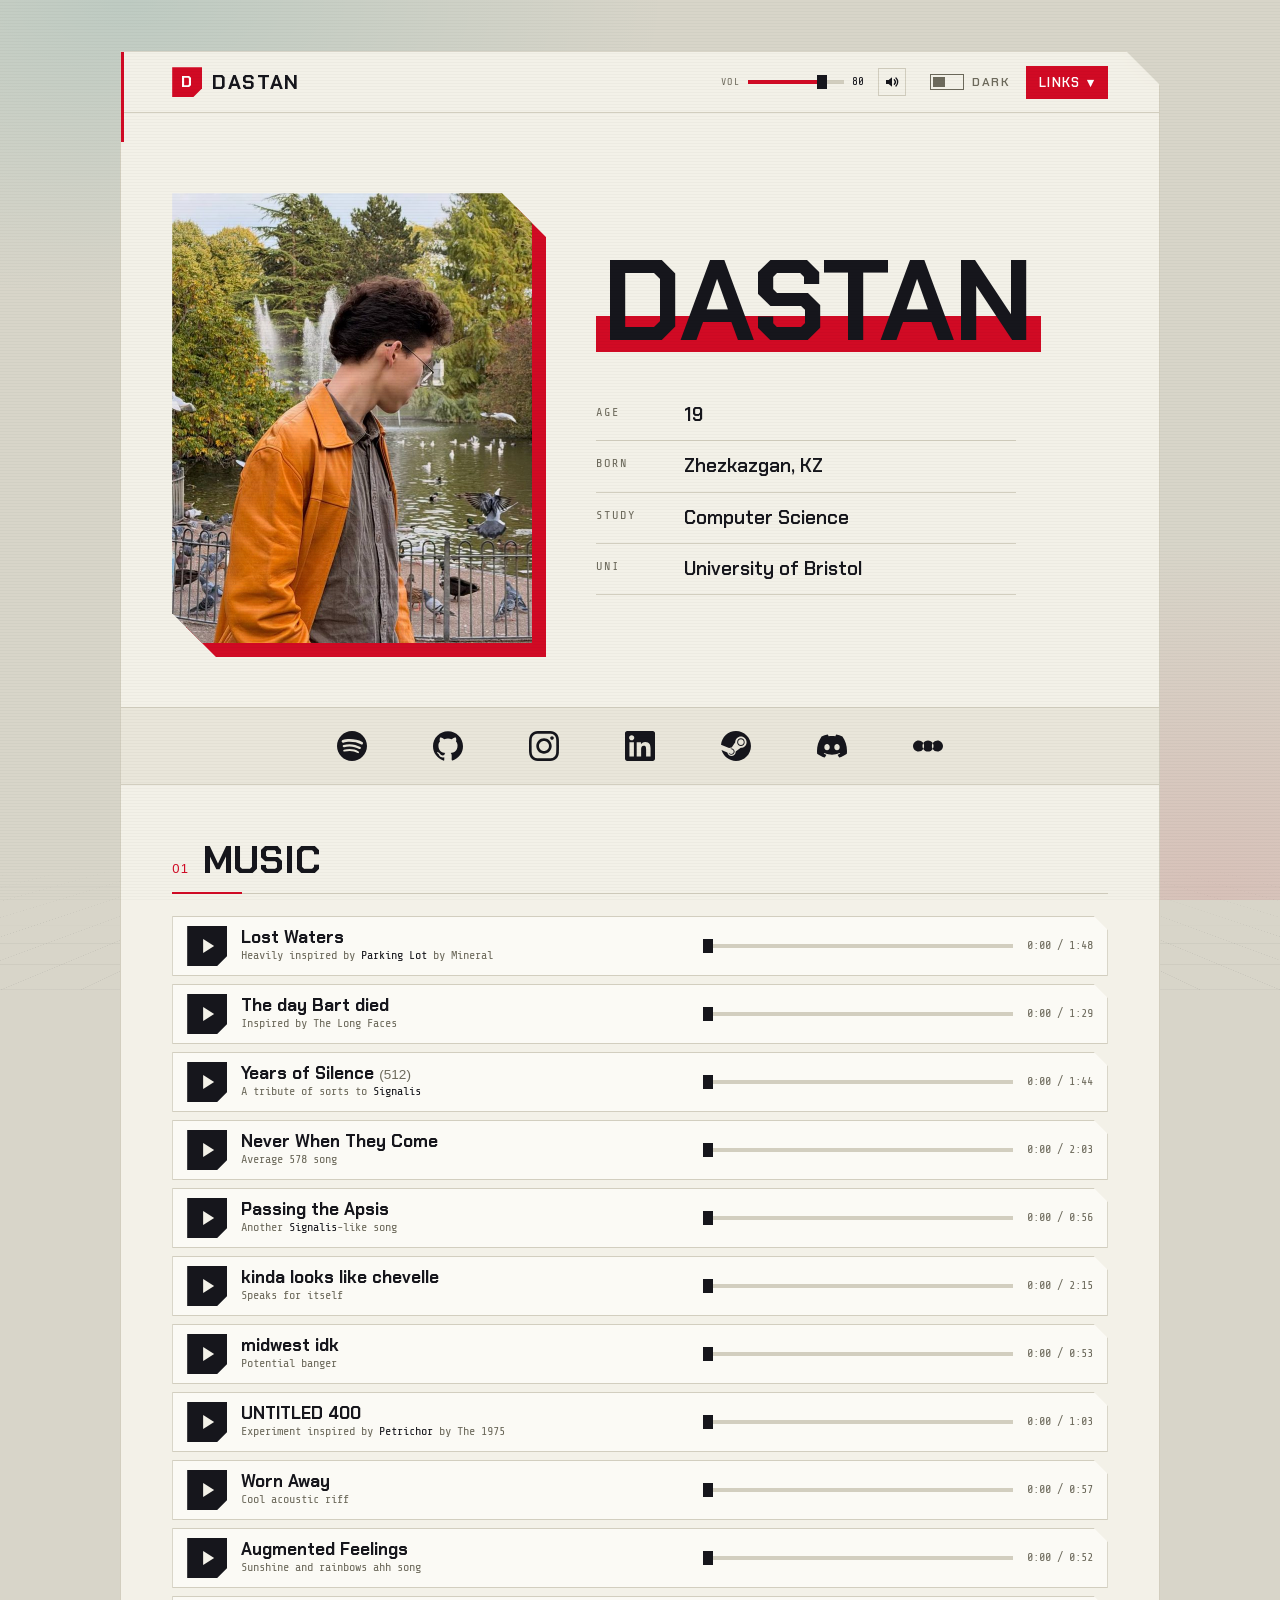
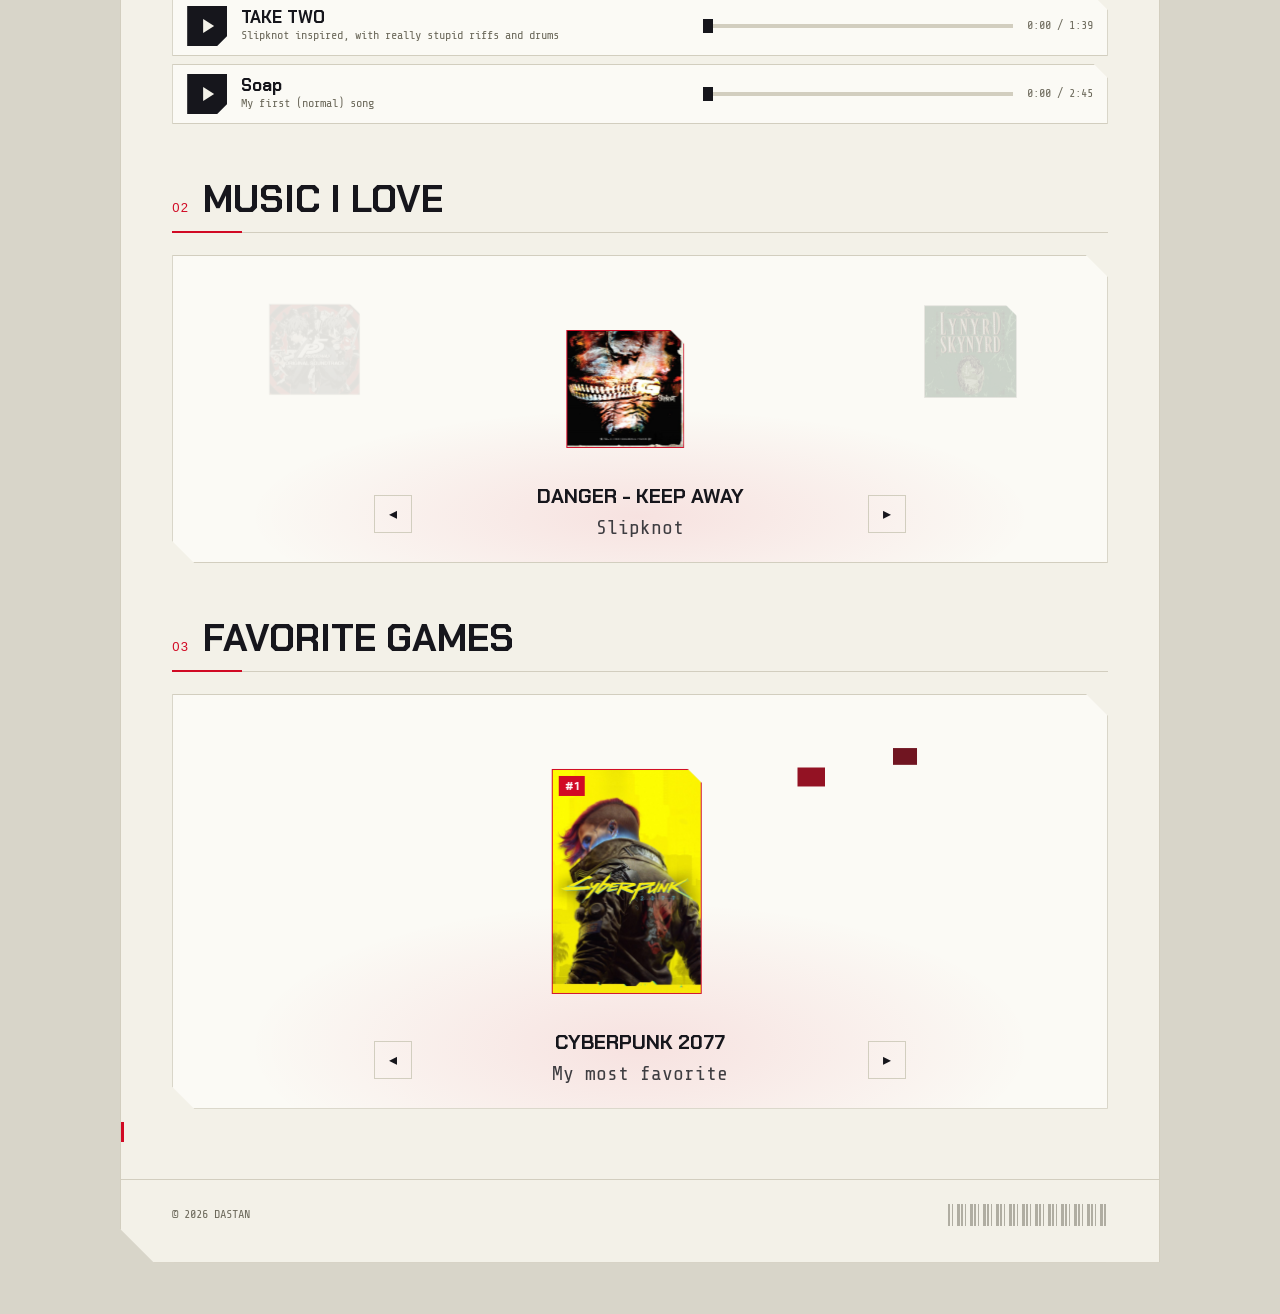
==== commit 827bab9f: "Remove synthesised notes Co-Authored-By: Claude Opus 5.5 (1M context) <noreply@anthropic.com> Claude" ====
--- a/index.html
+++ b/index.html
@@ -82,7 +82,6 @@
             <p>Heavily inspired by <em>Parking Lot</em> by Mineral</p>
           </div>
           <div class="bar"><input type="range" min="0" max="1000" value="0" step="1" aria-label="Seek Lost Waters"><span class="time"><span class="cur">0:00</span> / 1:48</span></div>
-          <small class="note">* synthesised, can't record it live yet</small>
         </li>
         <li class="player" data-src="assets/music/the-day-bart-died.mp3">
           <button class="play" type="button" aria-label="Play The day Bart died"></button>
@@ -91,7 +90,6 @@
             <p>Inspired by The Long Faces</p>
           </div>
           <div class="bar"><input type="range" min="0" max="1000" value="0" step="1" aria-label="Seek The day Bart died"><span class="time"><span class="cur">0:00</span> / 1:29</span></div>
-          <small class="note">* synthesised, can't record it live yet</small>
         </li>
         <li class="player" data-src="assets/music/years-of-silence.mp3">
           <button class="play" type="button" aria-label="Play Years of Silence (512)"></button>
--- a/css/style.css
+++ b/css/style.css
@@ -453,3 +453,9 @@
 @media (max-width: 640px) {
   .player { grid-template-columns: 40px 1fr; grid-template-areas: "btn meta" "btn bar" ". note"; row-gap: 4px; }
 }
+/* roomier link strip, no dividers */
+.link-strip .wrap { gap: clamp(14px, 4vw, 40px); padding-block: 10px; }
+.link-strip a, .link-strip a:first-child { border: 0; width: 56px; height: 56px; }
+.link-strip a:hover { background: none; }
+.link-strip svg { width: 30px; height: 30px; }
+@media (max-width: 420px) { .link-strip .wrap { gap: 6px; } .link-strip a, .link-strip a:first-child { width: 44px; } .link-strip svg { width: 24px; height: 24px; } }
